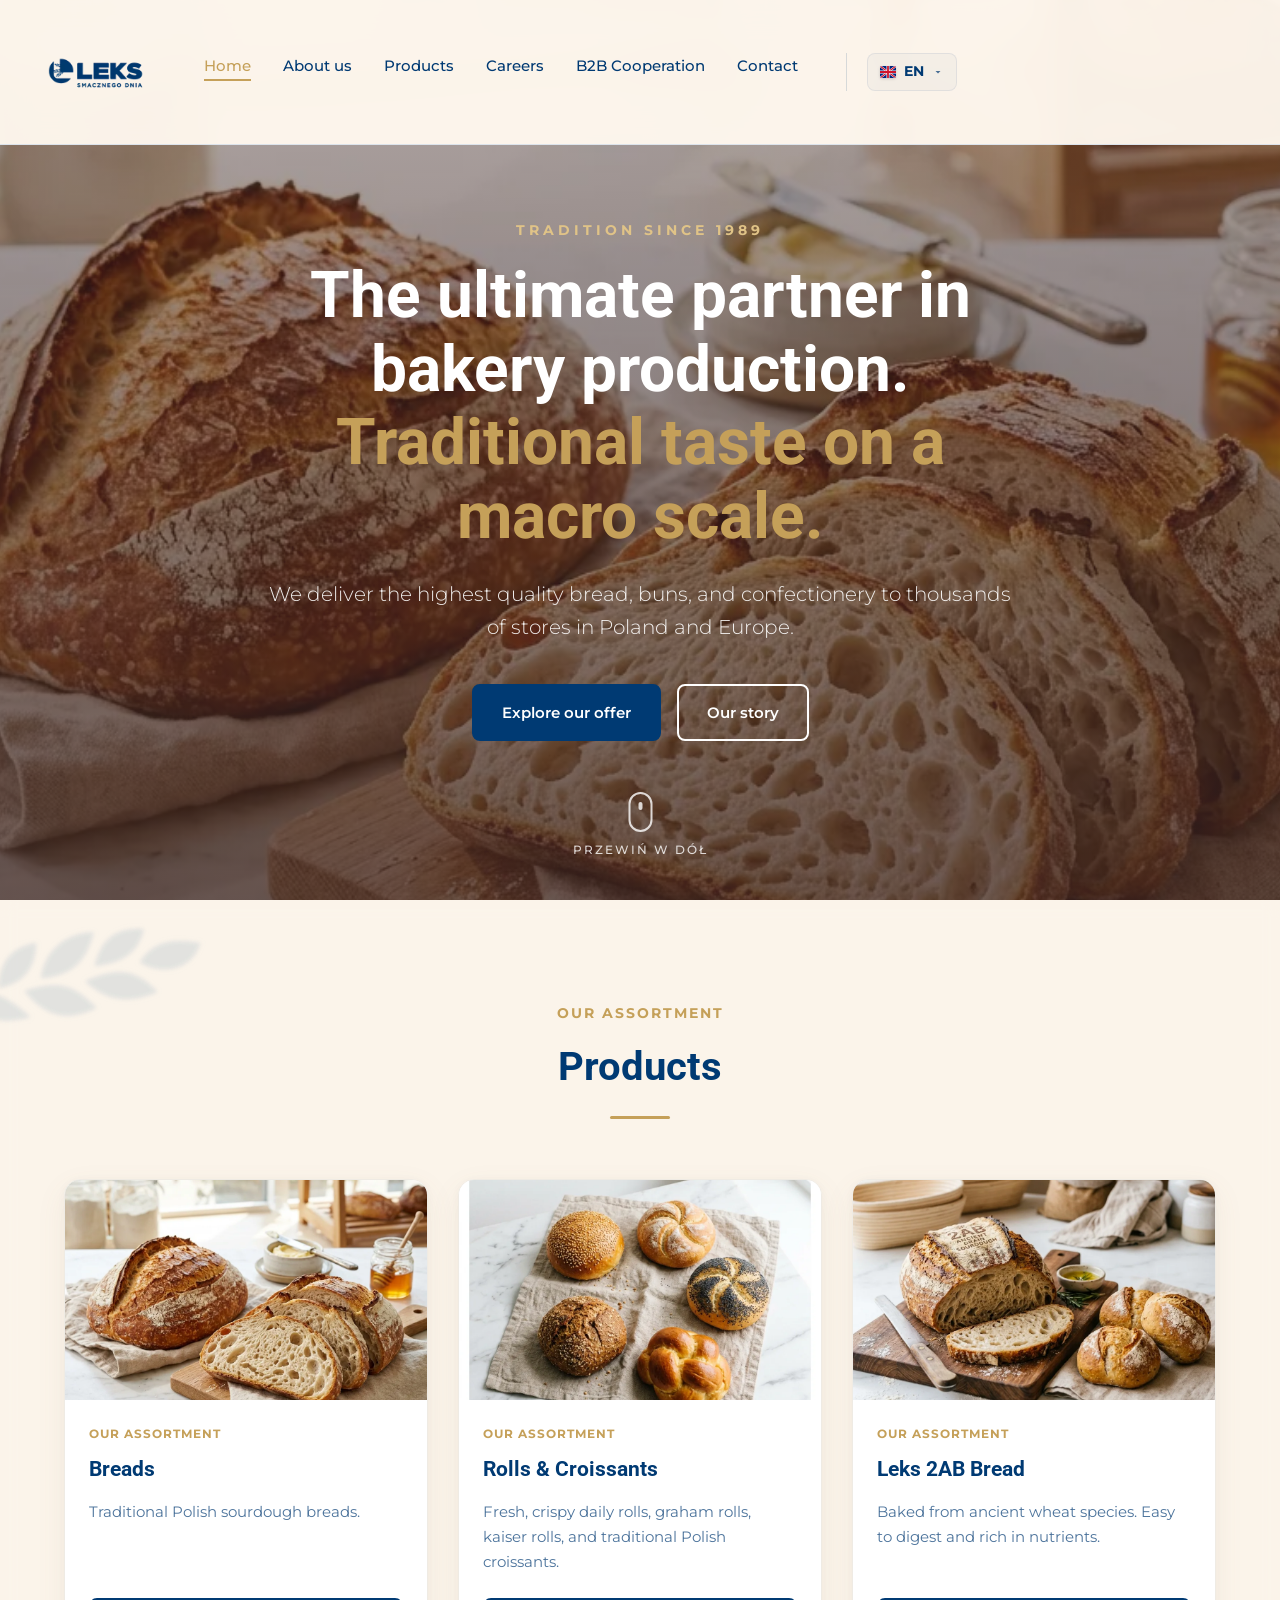
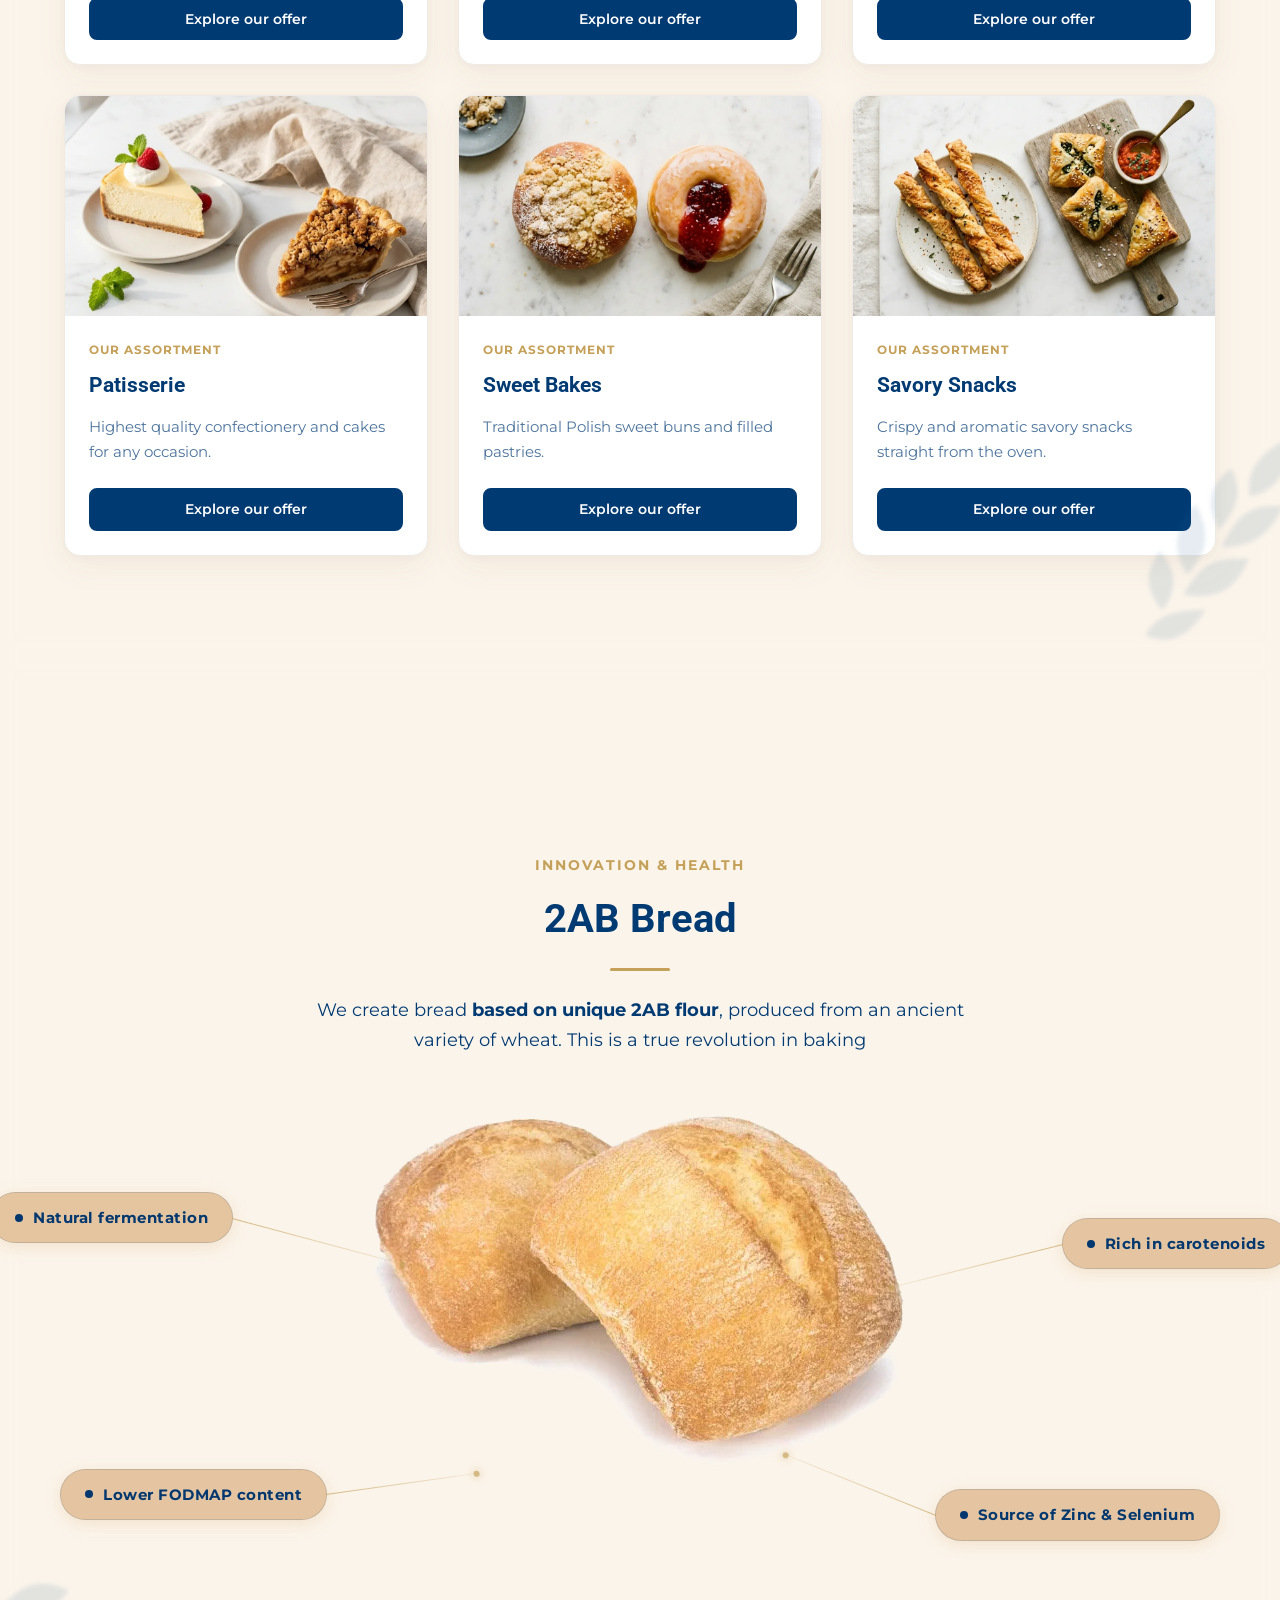
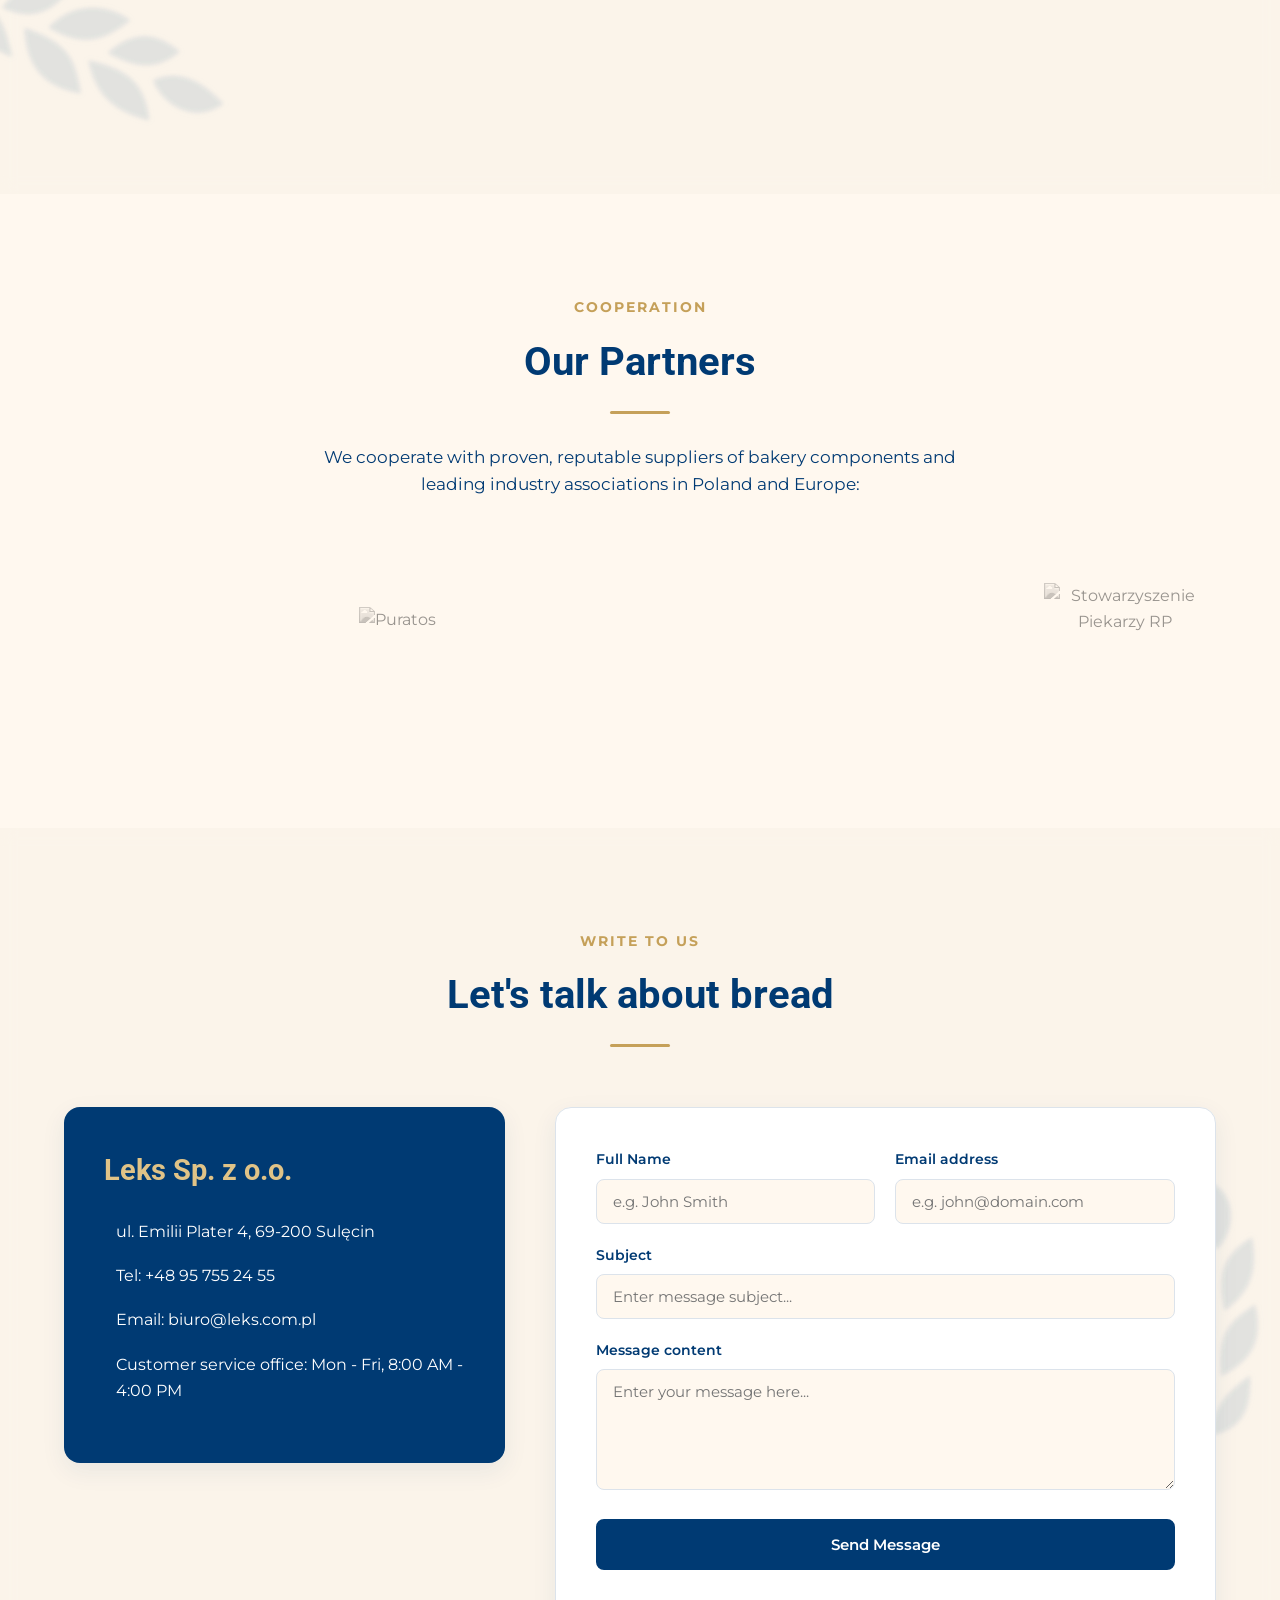
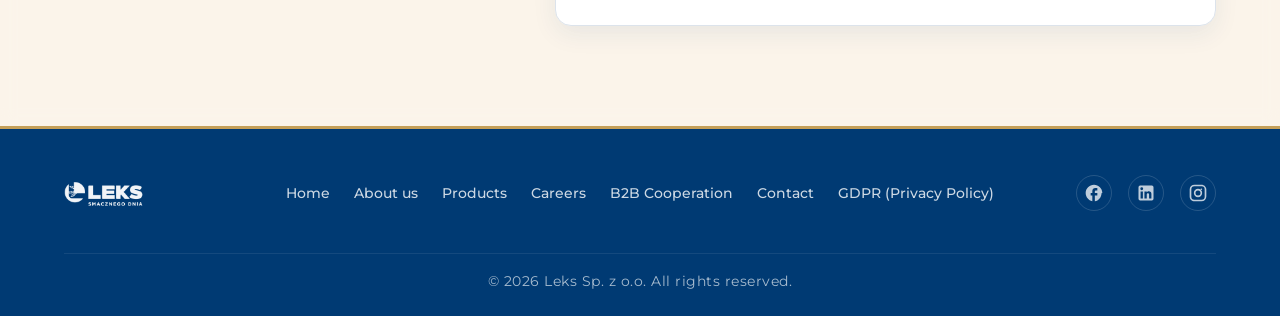
==== src/index.html @ 889d6732 "perf(images): convert 155 images to webp (85.6% savings), add video poster and lazy-loading" ====
<!DOCTYPE html>
<html lang="pl">
<head>
    <meta charset="UTF-8">
    <meta name="viewport" content="width=device-width, initial-scale=1.0">
    <meta name="description" content="Leks Sp. z o.o. - Producent wysokiej jakości tradycyjnego pieczywa od 1989 roku. Odkryj nasz asortyment chlebów, bułek, ciast oraz pieczywa dietetycznego.">
    <title>Leks - Producent Wysokiej Jakości Pieczywa</title>
    
    <!-- Google Fonts: Montserrat (Body) & Roboto (Headings) -->
    <link rel="preconnect" href="https://fonts.googleapis.com">
    <link rel="preconnect" href="https://fonts.gstatic.com" crossorigin>
    <link href="https://fonts.googleapis.com/css2?family=Montserrat:wght@400;500;600;700&family=Roboto:wght@300;400;500;700&display=swap" rel="stylesheet">
    
    <!-- Swiper CSS CDN -->
    <link rel="stylesheet" href="https://cdn.jsdelivr.net/npm/swiper@11/swiper-bundle.min.css" />
    
    <!-- Główne style CSS -->
    <link rel="stylesheet" href="css/style.css?v=43">
</head>
<body>

    <!-- Szklany, animowany Header (Nawigacja) -->
    <header id="main-header" class="header-glass">
        <div class="header-container">
            <a href="#" class="logo-link" id="nav-logo">
                <img src="img/leks_logo_smacznego.webp" alt="Leks Logo" width="160" height="48" loading="eager" fetchpriority="high">
            </a>
            
            <nav id="main-nav" class="nav-menu">
                <ul>
                    <li><a href="#hero" class="nav-link active" id="link-home" data-i18n="nav.start">Start</a></li>
                    <li><a href="about.html" class="nav-link" id="link-about" data-i18n="nav.about">O nas</a></li>
                    <li><a href="#produkty" class="nav-link" id="link-products" data-i18n="nav.products">Produkty</a></li>
                    <li><a href="career.html" class="nav-link" id="link-career" data-i18n="nav.career">Kariera</a></li>
                    <!-- <li><a href="blog.html" class="nav-link" id="link-blog" data-i18n="nav.blog">Blog</a></li> -->
                    <li><a href="b2b.html" class="nav-link" id="link-b2b" data-i18n="nav.b2b">Współpraca B2B</a></li>
                    <li><a href="#contact" class="nav-link" id="link-contact" data-i18n="nav.contact">Kontakt</a></li>
                    <li class="lang-dropdown-wrapper" id="lang-dropdown">
                        <div class="lang-dropdown-trigger" id="lang-trigger">
                            <span class="lang-flag-current" id="active-lang-flag">
                                <!-- Dynamiczne SVG flagi -->
                            </span>
                            <span class="lang-code-current" id="active-lang-code">PL</span>
                            <svg class="lang-chevron" viewBox="0 0 24 24" width="12" height="12">
                                <path d="M7 10l5 5 5-5H7z" fill="currentColor"/>
                            </svg>
                        </div>
                        <ul class="lang-dropdown-menu">
                            <li class="lang-option" data-lang="pl">
                                <span class="lang-flag">
                                    <svg class="flag-svg" viewBox="0 0 16 12" width="16" height="12"><rect width="16" height="6" fill="#fff"/><rect y="6" width="16" height="6" fill="#dc143c"/></svg>
                                </span>
                                <span class="lang-text">Polski (PL)</span>
                            </li>
                            <li class="lang-option" data-lang="en">
                                <span class="lang-flag">
                                    <svg class="flag-svg" viewBox="0 0 16 12" width="16" height="12"><rect width="16" height="12" fill="#00247d"/><path d="M0 0 L16 12 M0 12 L16 0" stroke="#fff" stroke-width="2"/><path d="M0 0 L16 12 M0 12 L16 0" stroke="#cf142b" stroke-width="1.2"/><path d="M8 0 L8 12 M0 6 L16 6" stroke="#fff" stroke-width="3"/><path d="M8 0 L8 12 M0 6 L16 6" stroke="#cf142b" stroke-width="1.8"/></svg>
                                </span>
                                <span class="lang-text">English (EN)</span>
                            </li>
                            <li class="lang-option" data-lang="de">
                                <span class="lang-flag">
                                    <svg class="flag-svg" viewBox="0 0 16 12" width="16" height="12"><rect width="16" height="4" fill="#000"/><rect y="4" width="16" height="4" fill="#dd0000"/><rect y="8" width="16" height="4" fill="#ffce00"/></svg>
                                </span>
                                <span class="lang-text">Deutsch (DE)</span>
                            </li>
                            <li class="lang-option" data-lang="es">
                                <span class="lang-flag">
                                    <svg class="flag-svg" viewBox="0 0 16 12" width="16" height="12"><rect width="16" height="3" fill="#c60b1e"/><rect y="3" width="16" height="6" fill="#ffc400"/><rect y="9" width="16" height="3" fill="#c60b1e"/></svg>
                                </span>
                                <span class="lang-text">Español (ES)</span>
                            </li>
                        </ul>
                    </li>
                </ul>
            </nav>
            
            <button id="menu-toggle" class="hamburger" aria-label="Otwórz menu">
                <span class="bar"></span>
                <span class="bar"></span>
                <span class="bar"></span>
            </button>
        </div>
    </header>

    <main>
        <!-- Sekcja Hero (Strona Główna z efektem przybliżania) -->
        <section id="hero" class="hero-section">
            <div class="hero-bg-container">
                <video autoplay loop muted playsinline poster="img/hero_poster.webp" preload="metadata" class="hero-video" id="hero-zoom-bg">
                    <source src="img/bakery_hero_video.mp4" type="video/mp4">
                </video>
            </div>
            <div class="hero-overlay"></div>
            <div class="hero-content">
                <span class="hero-subtitle animate-on-load" data-i18n="hero.subtitle">Tradycja od 1989 roku</span>
                <h1 class="hero-title animate-on-load" data-i18n="hero.title">Najlepszy partner w produkcji pieczywa.<br><span class="accent-text">Tradycyjny smak w skali makro.</span></h1>
                <p class="hero-lead animate-on-load" data-i18n="hero.lead">Dostarczamy najwyższej jakości chleby, bułki i wyroby cukiernicze do tysięcy sklepów w Polsce i Europie.</p>
                <div class="hero-actions animate-on-load">
                    <a href="category.html?cat=all" class="btn btn-primary" id="hero-btn-primary" data-i18n="hero.btn_offer">Poznaj ofertę</a>
                    <a href="#about" class="btn btn-outline" id="hero-btn-secondary" data-i18n="hero.btn_history">Nasza historia</a>
                </div>
            </div>
            <div class="scroll-indicator" id="scroll-arrow">
                <span class="mouse-icon">
                    <span class="mouse-wheel"></span>
                </span>
                <span class="scroll-text" data-i18n="hero.scroll">Przewiń w dół</span>
            </div>
        </section>

        <!-- Sekcja Oferta / Produkty (Zoptymalizowana pod B2B) -->
        <section id="produkty" class="section-padding bg-alt">
            <div class="container">
                <div class="section-header text-center">
                    <span class="section-subtitle" data-i18n="products.subtitle">Nasz Asortyment</span>
                    <h2 class="section-title"><a href="category.html?cat=all" class="section-title-link" data-i18n="products.title">Produkty</a></h2>
                    <div class="section-line"></div>
                </div>
                
                <!-- Dekoracyjne kłosy pszenicy (Parallax) -->
                <img src="img/dekoracyjny_klos.webp" class="parallax-wheat" id="wheat-1" alt="" loading="lazy" decoding="async">
                <img src="img/dekoracyjny_klos.webp" class="parallax-wheat" id="wheat-2" alt="" loading="lazy" decoding="async">

                <!-- Siatka Produktów (GSAP Animated Grid) -->
                <div class="products-grid" id="products-container">
                    <!-- Kategorie ładowane dynamicznie przez JS -->
                </div>
            </div>
        </section>

        <!-- Dynamiczny Modal Specyfikacji B2B (Dla Kupców Sieci) -->
        <div id="b2b-modal" class="modal-backdrop">
            <div class="modal-card">
                <button id="close-modal" class="modal-close-btn" aria-label="Zamknij">&times;</button>
                <div class="modal-body-layout">
                    <div class="modal-image-col">
                        <img id="modal-product-img" src="" alt="Produkt"  loading="lazy" decoding="async">
                        <span id="modal-overview-badge" class="modal-overview-badge" style="display: none;" data-i18n="illustrative_photo">Zdjęcie poglądowe</span>
                    </div>
                    <div class="modal-content-col">
                        <span id="modal-product-cat" class="modal-badge" data-i18n="products.b2b_badge">Opis</span>
                        <h3 id="modal-product-title" class="modal-title">Nazwa Produktu</h3>
                        <div class="modal-divider"></div>
                        
                        <ul class="modal-spec-list">
                            <li><span class="spec-label" data-i18n="products.weight">Waga:</span> <span id="modal-weight" class="spec-val">-</span></li>
                        </ul>
                        
                        <p id="modal-product-desc" class="modal-product-desc"></p>
                        
                        <div class="modal-actions">
                            <a href="#contact" class="btn btn-primary" id="modal-contact-btn" data-i18n="products.b2b_cta">Wyślij zapytanie</a>
                            <button id="modal-close-action" class="btn btn-outline" style="color: var(--color-primary); border-color: var(--color-border);" data-i18n="products.close">Zamknij</button>
                        </div>
                    </div>
                </div>
            </div>
        </div>

        <!-- Sekcja Prezentacji Cech 2AB (Czysty HTML/CSS) -->
        <section id="features-2ab" class="section-padding bg-alt">
            <div class="container">
                <div class="section-header text-center">
                    <div class="logo-2ab-header-wrapper">
                        <img src="img/logo-2ab.webp" alt="Leks 2AB Logo" class="logo-2ab-header" loading="lazy" decoding="async">
                    </div>
                    <span class="section-subtitle" data-i18n="features_2ab.subtitle">Innowacja i Zdrowie</span>
                    <h2 class="section-title" data-i18n="features_2ab.title">Pieczywo 2AB</h2>
                    <div class="section-line"></div>
                    <p class="section-lead" style="max-width: 700px; margin: 24px auto 0; font-size: 1.15rem; color: var(--color-text); line-height: 1.6;" data-i18n="features_2ab.lead">Tworzymy pieczywo <strong>na bazie unikatowej mąki 2AB</strong>, wytwarzanej z pradawnej odmiany pszenicy. To prawdziwa rewolucja w piekarstwie</p>
                </div>
                
                <!-- Dekoracyjne kłosy pszenicy (Parallax) -->
                <img src="img/dekoracyjny_klos.webp" class="parallax-wheat" id="wheat-2ab" alt="" loading="lazy" decoding="async">
                
                <div class="features-presentation">
                    <div class="features-image-wrapper">
                         <img src="img/bulka-cechy.webp" alt="Bułka 2AB" class="features-main-image" loading="lazy" decoding="async">
                    </div>
                    
                    <!-- Cecha 1 (Lewa góra) -->
                    <div class="feature-label-card fl-top-left">
                        <span class="feature-line"></span>
                        <div class="feature-label-header">
                            <span class="feature-dot"></span>
                            <span class="feature-title" data-i18n="features_2ab.f1_title">Naturalna fermentacja</span>
                        </div>
                        <div class="feature-tooltip-bubble">
                            <p data-i18n="features_2ab.f1_desc">nadaje bułce głęboki, autentyczny smak i podnosi jej <strong>lekkostrawność</strong>.</p>
                        </div>
                    </div>
                    
                    <!-- Cecha 2 (Prawa góra) -->
                    <div class="feature-label-card fl-top-right">
                        <span class="feature-line"></span>
                        <div class="feature-label-header">
                            <span class="feature-dot"></span>
                            <span class="feature-title" data-i18n="features_2ab.f2_title">Bogactwo karotenoidów</span>
                        </div>
                        <div class="feature-tooltip-bubble">
                            <p data-i18n="features_2ab.f2_desc">to dzięki nim bułka ma swój naturalny, żółty kolor oraz dostarcza <strong>prowitaminy A</strong>, wspierając wzrok i <strong>odporność</strong>.</p>
                        </div>
                    </div>
                    
                    <!-- Cecha 3 (Lewy dół) -->
                    <div class="feature-label-card fl-bottom-left">
                        <span class="feature-line"></span>
                        <div class="feature-label-header">
                            <span class="feature-dot"></span>
                            <span class="feature-title" data-i18n="features_2ab.f3_title">Niższa zawartość FODMAP</span>
                        </div>
                        <div class="feature-tooltip-bubble">
                            <p data-i18n="features_2ab.f3_desc">doskonała dla osób z <strong>wrażliwymi jelitami</strong>, w tym przy <strong>IBS i SIBO</strong>. Dzięki temu <strong>minimalizuje</strong> wzdęcia i <strong>dyskomfort</strong> trawienny.</p>
                        </div>
                    </div>
                    
                    <!-- Cecha 4 (Prawy dół) -->
                    <div class="feature-label-card fl-bottom-right">
                        <span class="feature-line"></span>
                        <div class="feature-label-header">
                            <span class="feature-dot"></span>
                            <span class="feature-title" data-i18n="features_2ab.f4_title">Źródło Cynku i Selenu</span>
                        </div>
                        <div class="feature-tooltip-bubble">
                            <p data-i18n="features_2ab.f4_desc">dla wzmocnienia organizmu i codziennej <strong>odporności</strong>.</p>
                        </div>
                    </div>
                </div>
            </div>
        </section>



        <!-- Sekcja Nasi Partnerzy -->
        <section id="partners" class="section-padding partners-section">
            <div class="container">
                <div class="section-header text-center">
                    <span class="section-subtitle" data-i18n="partners.subtitle">Współpraca</span>
                    <h2 class="section-title" data-i18n="partners.title">Nasi Partnerzy</h2>
                    <div class="section-line"></div>
                </div>
                
                <div class="partners-container">
                    <p class="partners-intro text-center" data-i18n="partners.intro">Współpracujemy ze sprawdzonymi, renomowanymi dostawcami komponentów piekarniczych oraz wiodącymi stowarzyszeniami branżowymi w Polsce i Europie:</p>
                    <div class="partners-grid">
                        <div class="partner-card" data-partner="backaldrin">
                            <div class="partner-logo-wrapper">
                                <img src="https://leks.com.pl/wp-content/uploads/RZ_backaldrin_Logo_cmyk_Logoform-360x360.jpg" alt="backaldrin" class="partner-logo-img" loading="lazy" decoding="async">
                            </div>
                            <span class="partner-name">backaldrin</span>
                        </div>
                        <div class="partner-card" data-partner="puratos">
                            <div class="partner-logo-wrapper">
                                <img src="https://leks.com.pl/wp-content/uploads/PURATOS_PL_S_RGB-420x203.png" alt="Puratos" class="partner-logo-img" loading="lazy" decoding="async">
                            </div>
                            <span class="partner-name">Puratos</span>
                        </div>
                        <div class="partner-card" data-partner="uldo">
                            <div class="partner-logo-wrapper">
                                <img src="https://leks.com.pl/wp-content/uploads/ULDO-Polska_logo-361x360.jpg" alt="ULDO" class="partner-logo-img" loading="lazy" decoding="async">
                            </div>
                            <span class="partner-name">ULDO</span>
                        </div>
                        <div class="partner-card" data-partner="goodmills">
                            <div class="partner-logo-wrapper">
                                <img src="https://leks.com.pl/wp-content/uploads/GMI-Logo-40-KB-420x157.jpg" alt="GoodMills" class="partner-logo-img" loading="lazy" decoding="async">
                            </div>
                            <span class="partner-name">GoodMills</span>
                        </div>
                        <div class="partner-card" data-partner="spp">
                            <div class="partner-logo-wrapper">
                                <img src="https://leks.com.pl/wp-content/uploads/SPP_logotyp_RGB-322x360.jpg" alt="Stowarzyszenie Piekarzy RP" class="partner-logo-img" loading="lazy" decoding="async">
                            </div>
                            <span class="partner-name">Stowarzyszenie Piekarzy RP</span>
                        </div>
                    </div>
                </div>
            </div>
        </section>
 
        <!-- Sekcja Kontakt -->
        <section id="contact" class="section-padding bg-alt">
            <!-- Dekoracyjne kłosy pszenicy (Parallax) -->
            <img src="img/dekoracyjny_klos.webp" class="parallax-wheat" id="wheat-contact" alt="" loading="lazy" decoding="async">
            <div class="container">
                <div class="section-header text-center">
                    <span class="section-subtitle" data-i18n="contact.subtitle">Napisz Do Nas</span>
                    <h2 class="section-title" data-i18n="contact.title">Porozmawiajmy o pieczywie</h2>
                    <div class="section-line"></div>
                </div>
                
                <div class="contact-grid">
                    <div class="contact-info-panel">
                        <h3>Leks Sp. z o.o.</h3>
                        <p class="contact-address"><span class="icon-pin"></span> ul. Emilii Plater 4, 69-200 Sulęcin</p>
                        <p class="contact-phone"><span class="icon-phone"></span> Tel: +48 95 755 24 55</p>
                        <p class="contact-email"><span class="icon-email"></span> Email: biuro@leks.com.pl</p>
                        <p class="contact-hours"><span class="icon-clock"></span> <span data-i18n="contact.hours">Biuro obsługi klienta: Pn - Pt, 8:00 - 16:00</span></p>
                    </div>
                    
                    <div class="contact-form-panel">
                        <form id="leks-contact-form" class="modern-form">
                            <input type="hidden" name="access_key" value="__WEB3FORMS_KEY__">
                            <input type="hidden" name="from_name" value="Strona Leks - Formularz Kontaktowy">
                            <input type="checkbox" name="botcheck" class="hidden" style="display:none" tabindex="-1" autocomplete="off">
                            
                            <div class="form-row">
                                <div class="form-group">
                                    <label for="form-name" data-i18n="contact.label_name">Imię i nazwisko</label>
                                    <input type="text" id="form-name" name="name" autocomplete="name" required placeholder="np. Jan Kowalski" data-i18n-placeholder="contact.placeholder_name">
                                </div>
                                <div class="form-group">
                                    <label for="form-email" data-i18n="contact.label_email">Adres e-mail</label>
                                    <input type="email" id="form-email" name="email" autocomplete="email" required placeholder="np. jan@domena.pl" data-i18n-placeholder="contact.placeholder_email">
                                </div>
                            </div>
                            <div class="form-group">
                                <label for="form-subject" data-i18n="contact.label_subject">Temat</label>
                                <input type="text" id="form-subject" name="subject" required placeholder="Wpisz temat wiadomości..." data-i18n-placeholder="contact.placeholder_subject">
                            </div>
                            <div class="form-group">
                                <label for="form-message" data-i18n="contact.label_message">Treść wiadomości</label>
                                <textarea id="form-message" name="message" required placeholder="Wpisz treść swojej wiadomości..." data-i18n-placeholder="contact.placeholder_message" rows="5"></textarea>
                            </div>
                            <button type="submit" class="btn btn-primary btn-block" id="form-submit-btn" data-i18n="contact.btn_send">Wyślij wiadomość</button>
                            <div id="form-status" class="form-status-msg" role="status" aria-live="polite" style="margin-top: 15px; text-align: center; font-weight: 500;"></div>
                        </form>
                    </div>
                </div>
            </div>
        </section>
    </main>

    <!-- Footer -->
    <footer id="main-footer" class="footer-minimalist">
        <div class="container footer-container-minimal">
            <div class="footer-brand">
                <img src="img/leks_logo_smacznego.webp" alt="Leks Logo" class="footer-logo-white" width="160" height="48" loading="lazy" decoding="async">
            </div>
            
            <nav class="footer-nav">
                <ul>
                    <li><a href="#hero" data-i18n="nav.start">Start</a></li>
                    <li><a href="about.html" data-i18n="nav.about">O nas</a></li>
                    <li><a href="#produkty" data-i18n="nav.products">Produkty</a></li>
                    <li><a href="career.html" data-i18n="nav.career">Kariera</a></li>
                    <!-- <li><a href="blog.html" data-i18n="nav.blog">Blog</a></li> -->
                    <li><a href="b2b.html" data-i18n="nav.b2b">Współpraca B2B</a></li>
                    <li><a href="#contact" data-i18n="nav.contact">Kontakt</a></li>
                    <li><a href="#" id="trigger-privacy-modal" class="privacy-link" data-i18n="footer.privacy">RODO (Polityka prywatności)</a></li>
                </ul>
            </nav>
            
            <div class="footer-social-copyright">
                <div class="footer-social-icons">
                    <a href="https://www.facebook.com/LeksPiekarnia" class="social-icon" id="social-fb" aria-label="Facebook" target="_blank" rel="noopener">
                        <svg viewBox="0 0 24 24" width="20" height="20" fill="currentColor">
                            <path d="M22 12c0-5.52-4.48-10-10-10S2 6.48 2 12c0 4.84 3.44 8.87 8 9.8V15H8v-3h2V9.5C10 7.57 11.57 6 13.5 6H16v3h-2c-.55 0-1 .45-1 1v2h3v3h-3v6.95c4.56-.93 8-4.96 8-9.8z"/>
                        </svg>
                    </a>
                    <a href="https://www.linkedin.com/company/leks-produkcja-piekarnicza-i-cukiernicza/" class="social-icon" id="social-ln" aria-label="LinkedIn" target="_blank" rel="noopener">
                        <svg viewBox="0 0 24 24" width="20" height="20" fill="currentColor">
                            <path d="M19 3a2 2 0 0 1 2 2v14a2 2 0 0 1-2 2H5a2 2 0 0 1-2-2V5a2 2 0 0 1 2-2h14m-.5 15.5v-5.3a3.26 3.26 0 0 0-3.26-3.26c-.85 0-1.84.52-2.32 1.3v-1.11h-2.79v8.37h2.79v-4.93c0-.77.62-1.4 1.39-1.4a1.4 1.4 0 0 1 1.4 1.4v4.93h2.79M6.88 8.56a1.68 1.68 0 0 0 1.68-1.68c0-.93-.75-1.69-1.68-1.69a1.69 1.69 0 0 0-1.69 1.69c0 .93.76 1.68 1.69 1.68m1.39 9.94v-8.37H5.5v8.37h2.77z"/>
                        </svg>
                    </a>
                    <a href="https://www.instagram.com/leks2ab/" class="social-icon" id="social-ig" aria-label="Instagram" target="_blank" rel="noopener">
                        <svg viewBox="0 0 24 24" width="20" height="20" fill="currentColor">
                            <path d="M7.8 2h8.4C19.4 2 22 4.6 22 7.8v8.4a5.8 5.8 0 0 1-5.8 5.8H7.8C4.6 22 2 19.4 2 16.2V7.8A5.8 5.8 0 0 1 7.8 2m-.2 2A3.6 3.6 0 0 0 4 7.6v8.8A3.6 3.6 0 0 0 7.6 20h8.8a3.6 3.6 0 0 0 3.6-3.6V7.6A3.6 3.6 0 0 0 16.4 4H7.6m8.4 4.5a1 1 0 1 1 0-2 1 1 0 0 1 0 2M12 7a5 5 0 1 1 0 10 5 5 0 0 1 0-10m0 2a3 3 0 1 0 0 6 3 3 0 0 0 0-6z"/>
                        </svg>
                    </a>
                </div>
            </div>
        </div>
        <div class="container">
            <div class="footer-bottom-bar">
                <p class="footer-copyright" data-i18n="footer.copyright">&copy; 2026 Leks Sp. z o.o. Wszelkie prawa zastrzeżone.</p>
            </div>
        </div>
    </footer>

    <!-- Modal RODO / Polityka Prywatności -->
    <div id="privacy-modal" class="modal-backdrop">
        <div class="modal-card privacy-modal-card">
            <button id="close-privacy-modal" class="modal-close-btn" aria-label="Zamknij">&times;</button>
            <div class="privacy-modal-body">
                <span class="modal-badge" data-i18n="privacy.badge">Dokumentacja RODO</span>
                <h2 class="modal-title" data-i18n="privacy.title">Polityka Prywatności</h2>
                <div class="modal-divider"></div>
                
                <div class="privacy-text-content">
                    <p>W trosce o dane osobowe, które zostały nam przekazane informujemy, że jesteśmy odpowiednio przygotowani do ich ochrony, uwzględniając przepisy Rozporządzenia Parlamentu Europejskiego i Rady UE 2016/679 z dnia 27 kwietnia 2016 r. w sprawie ochrony osób fizycznych w związku z przetwarzaniem danych osobowych i w sprawie swobodnego przepływu takich danych oraz uchylenia dyrektywy 95/46/WE (zwanym dalej RODO).</p>
                    <p>Chcąc zapewnić transparentność realizowanych przez nas procesów przetwarzania przedstawiamy obowiązujące w Leks Sp. z o. o. zasady ochrony danych osobowych, oraz informacje o prawach wynikających z przepisów, dla osób, które powierzyły nam swoje dane osobowe.</p>
                    
                    <h3>Klauzula informacyjna</h3>
                    
                    <h4>§ 1 Informacje ogólne</h4>
                    <ol>
                        <li>Niniejsza polityka dotyczy Serwisu www, funkcjonującego pod adresem url: <a href="https://leks.com.pl/" target="_blank">https://leks.com.pl</a></li>
                        <li>Administratorem danych osobowych przetwarzanych w ramach Serwisu jest: Leks Sp. z o.o. Emilii Plater 4, 69-200 Sulęcin zarejestrowany w Sądzie Rejonowym w Zielonej Górze, VIII Wydział KRS pod nr KRS: 0000075552, REGON: 210217406, NIP: 5961000297 (zwany dalej Administrator/Operator)</li>
                        <li><strong>Kontakt w sprawach związanych z przetwarzaniem danych osobowych:</strong><br>W razie pytań dotyczących zasad prywatności i przetwarzania danych osobowych należy kontaktować się pod adresem email: <a href="mailto:rodo@leks.com.pl">rodo@leks.com.pl</a></li>
                    </ol>
                    
                    <h4>§ 2 Cele przetwarzania danych osobowych w ramach funkcjonowania serwisu</h4>
                    <ol>
                        <li>Serwis wykorzystuje dane osobowe w następujących celach:
                            <ul>
                                <li>Prowadzenie systemu komentarzy</li>
                                <li>Prowadzenie systemu ogłoszeń drobnych</li>
                                <li>Wyświetlanie ogłoszeń użytkowników</li>
                                <li>Prezentacja oferty lub informacji</li>
                            </ul>
                        </li>
                        <li>Serwis realizuje funkcje pozyskiwania informacji o użytkownikach i ich zachowaniu w następujący sposób:
                            <ul>
                                <li>Poprzez dobrowolnie wprowadzone dane w formularzach</li>
                                <li>Poprzez zapisywanie w urządzeniach końcowych plików cookies (tzw. „ciasteczka”).</li>
                            </ul>
                        </li>
                        <li><strong>Wybrane metody ochrony danych stosowane przez Operatora:</strong>
                            <ul>
                                <li>Miejsca logowania i wprowadzania danych osobowych są chronione w warstwie transmisji (certyfikat SSL). Dzięki temu dane osobowe i dane logowania, wprowadzone na stronie, zostają zaszyfrowane w komputerze użytkownika i mogą być odczytane jedynie na docelowym serwerze.</li>
                                <li>Hasła użytkowników są przechowywane w postaci hashowanej. Funkcja hashująca działa jednokierunkowo - nie jest możliwe odwrócenie jej działania, co stanowi obecnie współczesny standard w zakresie przechowywania haseł użytkowników.</li>
                                <li>Operator okresowo zmienia swoje hasła administracyjne.</li>
                                <li>W celu ochrony danych Operator regularnie wykonuje kopie bezpieczeństwa.</li>
                                <li>Istotnym elementem ochrony danych jest regularna aktualizacja wszelkiego oprogramowania, wykorzystywanego przez Operatora do przetwarzania danych osobowych, co w szczególności oznacza regularne aktualizacje komponentów programistycznych.</li>
                            </ul>
                        </li>
                    </ol>
                    
                    <h4>§ 3 Twoje prawa i dodatkowe informacje o sposobie wykorzystania danych</h4>
                    <ol>
                        <li>Przysługuje Ci (z zastrzeżeniem przepisów RODO) prawo żądania od Administratora:
                            <ul>
                                <li>Dostępu do danych osobowych, które Ciebie dotyczą,</li>
                                <li>Sprostowania danych osobowych, które Ciebie dotyczą,</li>
                                <li>Usunięcia danych osobowych, które Ciebie dotyczą,</li>
                                <li>Ograniczenia przetwarzania danych osobowych, które Ciebie dotyczą,</li>
                                <li>Przenoszenia danych osobowych, które Ciebie dotyczą.</li>
                                <li>Realizacji prawa do cofnięcia zgody w dowolnym momencie bez wpływu na zgodność z prawem przetwarzania (jeżeli przetwarzanie odbywa się na podstawie zgody), którego dokonano na podstawie zgody przed jej cofnięciem.</li>
                                <li>Prawo do złożenia sprzeciwu wobec przetwarzania danych osobowych, w tym profilowania, przy czym prawo sprzeciwu nie będzie mogło być wykonane w przypadku istnienia ważnych prawnie uzasadnionych podstaw do przetwarzania, nadrzędnych wobec Ciebie interesów, praw i wolności, w szczególności ustalenia, dochodzenia lub obrony roszczeń.</li>
                            </ul>
                        </li>
                        <li>Na działania Administratora przysługuje skarga do Prezesa Urzędu Ochrony Danych Osobowych, ul. Stawki 2, 00-193 Warszawa.</li>
                    </ol>
                    
                    <h4>§ 4 Przekazywanie danych osobowych</h4>
                    <ol>
                        <li>Dane osobowe mogą być przekazywane do podmiotów lub organów upoważnionych na podstawie przepisów prawa, podmiotów lub organów, którym przekazanie danych jest konieczne dla wykonania określonej czynności.</li>
                        <li>Dane osobowe mogą być ujawnione pracownikom lub współpracownikom Spółki, jak też podmiotom udzielającym wsparcia Spółce na zasadzie zleconych usług i zgodnie z zawartymi umowami powierzenia (np. firma hostingowa).</li>
                        <li>Dane, poza przypadkami kiedy zachodzi taka wyraźna potrzeba o czym będziecie Państwo informowani, nie są przekazywane do Państw nienależących do Europejskiego Obszaru Gospodarczego („EOG”).</li>
                    </ol>
                    
                    <h4>§ 5 Okres przetwarzania danych osobowych</h4>
                    <ol>
                        <li>Dane przetwarzane będą przez okres niezbędny do zrealizowania celu przetwarzania. Po upływie ww. okresu dane przechowuje się dodatkowo przez okres niezbędny do zabezpieczenia lub dochodzenia ewentualnych roszczeń wobec Spółki, czy też wypełnienia obowiązku prawnego ciążącego na Administratorze.</li>
                    </ol>
                    
                    <h4>§ 6 Obowiązek podania danych osobowych</h4>
                    <ol>
                        <li>Podanie danych osobowych jest dobrowolne, lecz niezbędne do obsługi Serwisu.</li>
                    </ol>
                    
                    <h4>§ 7 Przetwarzanie danych osobowych w sposób automatyczny (w tym profilowane)</h4>
                    <ol>
                        <li>W stosunku do Ciebie mogą być podejmowane czynności polegające na zautomatyzowanym podejmowaniu decyzji, w tym profilowaniu w celu świadczenia usług.</li>
                    </ol>
                    
                    <h3>Informacje dodatkowe</h3>
                    
                    <h4>§ 8 Informacja o plikach cookies</h4>
                    <ol>
                        <li>Serwis korzysta z plików cookies.</li>
                        <li>Pliki cookies (tzw. „ciasteczka”) stanowią dane informatyczne, w szczególności pliki tekstowe, które przechowywane są w urządzeniu końcowym Użytkownika Serwisu i przeznaczone są do korzystania ze stron internetowych Serwisu. Cookies zapisują nazwę strony, czas przechowywania oraz unikalny numer.</li>
                        <li>Podmiotem zamieszczającym cookies na urządzeniu Użytkownika oraz uzyskującym do nich dostęp jest operator Serwisu.</li>
                        <li>Cookies wykorzystywane są do utrzymania sesji użytkownika (po zalogowaniu) oraz realizacji celów marketingowych.</li>
                        <li>Stosowane są pliki cookies „sesyjne” (tymczasowe, do czasu wylogowania lub zamknięcia przeglądarki) oraz „stałe” (przechowywane przez określony czas).</li>
                        <li>Użytkownik może w każdej chwili zmienić ustawienia dotyczące cookies w swojej przeglądarce, w tym je zablokować lub usunąć.</li>
                        <li>Ograniczenia stosowania cookies mogą wpłynąć na poprawność niektórych funkcjonalności Serwisu.</li>
                        <li>Pliki cookies mogą być również wykorzystywane przez partnerów współpracujących z operatorem Serwisu (w szczególności Google, Facebook, Twitter).</li>
                    </ol>
                    
                    <h4>§ 9 Zarządzanie plikami cookies – jak w praktyce wyrażać i cofać zgodę?</h4>
                    <ol>
                        <li>W celu zarządzania ustawieniami cookies, wybierz odpowiednią przeglądarkę z listy i postępuj zgodnie z instrukcjami jej producenta (np. Chrome, Firefox, Safari, Edge, Opera, Android, iOS).</li>
                    </ol>
                    
                    <h4>§ 10 Informacje w formularzach</h4>
                    <ol>
                        <li>Serwis zbiera informacje podane dobrowolnie przez użytkownika. Może także zapisać parametry połączenia (oznaczenie czasu, adres IP). Dane są przetwarzane w celach wynikających z funkcji formularza.</li>
                    </ol>
                    
                    <h4>§ 11 Logi Administratora</h4>
                    <ol>
                        <li>Zachowanie użytkowników w serwisie może podlegać logowaniu w celach administracyjnych.</li>
                    </ol>
                    
                    <h4>§ 12 Istotne techniki marketingowe</h4>
                    <ol>
                        <li>Operator stosuje Google Analytics (analiza statystyczna ruchu, dane zanonimizowane) oraz Facebook Pixel (automatyczne dopasowanie reklam, bez przekazywania dodatkowych danych osobowych).</li>
                    </ol>
                    
                    <p class="privacy-modal-update" data-i18n="privacy.update">Ostatnia aktualizacja treści: <strong>14 lutego 2020 r.</strong></p>
                </div>
                
                <div class="modal-actions" style="margin-top: 30px; justify-content: flex-end;">
                    <button id="close-privacy-action-btn" class="btn btn-primary" data-i18n="privacy.btn_understand">Rozumiem</button>
                </div>
            </div>
        </div>
    </div>

    <!-- Swiper JS CDN -->
    <script src="https://cdn.jsdelivr.net/npm/swiper@11/swiper-bundle.min.js"></script>

    <!-- Biblioteki GSAP & ScrollTrigger z oficjalnego CDN -->
    <script src="https://cdnjs.cloudflare.com/ajax/libs/gsap/3.12.5/gsap.min.js"></script>
    <script src="https://cdnjs.cloudflare.com/ajax/libs/gsap/3.12.5/ScrollTrigger.min.js"></script>
    
    <!-- Główne skrypty -->
    <script src="js/products-data.js?v=28"></script>
    <script src="js/app.js?v=53"></script>
</body>
</html>
---- src/css/style.css ----
/* ==============================================================================
   🏛 Leks Bakery Style Sheet - Premium design system based on Vanilla CSS
   Author: Senior Developer & Architekt AI (15+ years experience)
   ============================================================================== */

/* --- Domyślny System Tokenów CSS (Zmienne) --- */
:root {
    /* Paleta kolorów Premium - Zgodna z Brandbookiem LEKS 2020 */
    --color-bg: #FFF8EF;          /* Ciepła złamana biel LEKS */
    --color-bg-alt: #F7EFE4;      /* Cieplejszy beżowy podkład */
    --color-primary: #003A73;     /* Błękit Pruski LEKS */
    --color-primary-light: #004D96;
    --color-accent: #C5A059;      /* Klasyczne złoto piekarnicze */
    --color-accent-light: #E0C387;
    --color-text: #003A73;        /* Błękit Pruski jako główny kolor czcionki */
    --color-text-muted: #4D749C;  /* Mętny niebieski dla czytelnych opisów pomocniczych */
    --color-white: #FFFFFF;
    --color-border: #DCE3EB;      /* Delikatny szaro-niebieski pasujący do błękitu */
    
    /* Typografia - Zgodna z Brandbookiem LEKS 2020 (Strona 32) */
    --font-sans: 'Montserrat', sans-serif; /* Tekst akapitowy i ogólny interfejs */
    --font-serif: 'Roboto', sans-serif;    /* Nagłówki i tytuły */
    
    /* Skalowanie i cienie */
    --radius-sm: 4px;
    --radius-md: 8px;
    --radius-lg: 16px;
    --shadow-sm: 0 2px 8px rgba(0, 58, 115, 0.05);
    --shadow-md: 0 8px 24px rgba(0, 58, 115, 0.08);
    --shadow-lg: 0 16px 48px rgba(0, 58, 115, 0.12);
    
    /* Przejścia animacji */
    --transition-fast: all 0.2s cubic-bezier(0.4, 0, 0.2, 1);
    --transition-smooth: all 0.4s cubic-bezier(0.4, 0, 0.2, 1);
}

/* --- Global Reset & Podstawowe Ustawienia --- */
* {
    margin: 0;
    padding: 0;
    box-sizing: border-box;
}

html {
    scroll-behavior: smooth;
    font-size: 16px;
    background-color: #FFF8EF;
}

body {
    font-family: var(--font-sans);
    color: var(--color-text);
    line-height: 1.65;
    overflow-x: hidden;
    -webkit-font-smoothing: antialiased;
    position: relative;
}

/* Delicate fixed beige background with bread crumbs */
body::before {
    content: "";
    position: fixed;
    top: 0;
    left: 0;
    width: 100%;
    height: 100%;
    z-index: -2;
    pointer-events: none;
    background-color: #FFF8EF;
    background-image: url("data:image/svg+xml;utf8,<svg viewBox='0 0 160 160' xmlns='http://www.w3.org/2000/svg'><circle cx='20' cy='30' r='0.75' fill='%23C5A059' opacity='0.35'/><circle cx='100' cy='50' r='0.6' fill='%23003A73' opacity='0.2'/><circle cx='140' cy='120' r='0.75' fill='%23C5A059' opacity='0.3'/><circle cx='50' cy='110' r='0.5' fill='%23003A73' opacity='0.18'/><path d='M80,25 Q82,27 81,28' stroke='%23C5A059' stroke-width='0.6' fill='none' opacity='0.35'/><path d='M120,85 Q118,87 119,89' stroke='%23003A73' stroke-width='0.5' fill='none' opacity='0.22'/><circle cx='60' cy='65' r='0.8' fill='%23C5A059' opacity='0.3'/><circle cx='15' cy='135' r='0.6' fill='%23003A73' opacity='0.15'/><circle cx='110' cy='150' r='0.5' fill='%23C5A059' opacity='0.3'/></svg>");
    background-size: 160px 160px;
    background-repeat: repeat;
}

/* --- Klasy Pomocnicze & Layout --- */
.container {
    width: 100%;
    max-width: 1200px;
    margin: 0 auto;
    padding: 0 24px;
}

.section-padding {
    padding: 100px 0;
}

.bg-alt {
    background-color: rgba(247, 239, 228, 0.45);
    backdrop-filter: blur(8px);
    -webkit-backdrop-filter: blur(8px);
}

/* Ensure sections are relative for parallax elements */
#about, #products, #features-2ab, #blog {
    position: relative;
    overflow: hidden;
}

.text-center {
    text-align: center;
}

.accent-text {
    color: var(--color-accent);
}

/* --- Przyciski (Buttons) --- */
.btn {
    display: inline-flex;
    align-items: center;
    justify-content: center;
    padding: 14px 28px;
    font-family: var(--font-sans);
    font-size: 0.95rem;
    font-weight: 600;
    border-radius: var(--radius-md);
    cursor: pointer;
    text-decoration: none;
    transition: var(--transition-fast);
}

.btn-primary {
    background-color: var(--color-primary);
    color: var(--color-white);
    border: 2px solid var(--color-primary);
}

.btn-primary:hover {
    background-color: var(--color-primary-light);
    border-color: var(--color-primary-light);
    transform: translateY(-2px);
    box-shadow: var(--shadow-md);
}

.btn-accent {
    background-color: var(--color-accent);
    color: var(--color-white);
    border: 2px solid var(--color-accent);
}

.btn-success {
    background-color: #28a745;
    color: var(--color-white);
    border: 2px solid #28a745;
}

.btn-success:hover {
    background-color: #218838;
    border-color: #218838;
}

.btn-accent:hover {
    background-color: var(--color-accent-light);
    border-color: var(--color-accent-light);
    color: var(--color-primary);
    transform: translateY(-2px);
    box-shadow: var(--shadow-md);
}

.btn-outline {
    background-color: transparent;
    color: var(--color-white);
    border: 2px solid var(--color-white);
}

.btn-outline:hover {
    background-color: var(--color-white);
    color: var(--color-primary);
    transform: translateY(-2px);
}

.btn-sm {
    padding: 8px 16px;
    font-size: 0.85rem;
}

.btn-block {
    display: flex;
    width: 100%;
}

/* --- Sekcje Header / Tytuły --- */
.section-header {
    margin-bottom: 60px;
}

.section-subtitle {
    font-family: var(--font-sans);
    font-size: 0.85rem;
    font-weight: 700;
    text-transform: uppercase;
    letter-spacing: 2px;
    color: var(--color-accent);
}

.section-title {
    font-family: var(--font-serif);
    font-size: 2.5rem;
    font-weight: 700;
    color: var(--color-primary);
    margin-top: 8px;
}

.section-line {
    width: 60px;
    height: 3px;
    background-color: var(--color-accent);
    margin: 16px auto 0;
    border-radius: 2px;
}

/* ==============================================================================
   HEADER & STICKY GLASS NAVIGATION
   ============================================================================== */
#main-header {
    position: fixed;
    top: 0;
    left: 0;
    width: 100%;
    z-index: 1000;
    transition: var(--transition-smooth);
    border-bottom: 1px solid transparent;
}

.header-glass {
    background-color: rgba(255, 248, 239, 0.96);
    backdrop-filter: blur(16px);
    -webkit-backdrop-filter: blur(16px);
    border-bottom: 1px solid var(--color-border) !important;
}

.header-scrolled {
    box-shadow: var(--shadow-sm);
}

.header-container {
    max-width: 100%;
    margin: 0 auto;
    padding: 24px 48px;
    display: flex;
    align-items: center;
    justify-content: flex-start; /* Menu na lewą stronę, logotyp do brzegu */
    gap: 60px; /* Odstęp między logo a menu */
    transition: all 0.4s cubic-bezier(0.16, 1, 0.3, 1);
}

.header-scrolled .header-container {
    padding: 12px 48px; /* Pasek się zmniejsza przy skrolowaniu */
}

.logo-link {
    text-decoration: none;
    display: flex;
    flex-direction: column;
}

.logo-link img {
    height: 96px; /* Powiększony logotyp */
    width: auto;
    display: block;
    transition: all 0.4s cubic-bezier(0.16, 1, 0.3, 1);
}

.header-scrolled .logo-link img {
    height: 76px; /* Zmniejszanie logo przy skrolowaniu */
}

@media (max-width: 768px) {
    .header-container {
        justify-content: space-between; /* Przywrócenie logo po lewej, hamburger po prawej */
        padding: 14px 20px;
        gap: 0;
    }
    .header-scrolled .header-container {
        padding: 8px 20px;
    }
    .logo-link img {
        height: 64px; /* Responsywne logo na tabletach/telefonach */
    }
    .header-scrolled .logo-link img {
        height: 52px;
    }
}

@media (max-width: 480px) {
    .logo-link img {
        height: 56px;
    }
    .header-scrolled .logo-link img {
        height: 46px;
    }
}

.logo-text {
    font-family: var(--font-serif);
    font-size: 1.8rem;
    font-weight: 800;
    color: var(--color-primary);
    letter-spacing: 1px;
}

.logo-subtext {
    font-size: 0.65rem;
    font-weight: 700;
    letter-spacing: 4px;
    color: var(--color-accent);
    text-transform: uppercase;
    margin-top: -4px;
}

.nav-menu ul {
    display: flex;
    list-style: none;
    gap: 32px;
}

.nav-link {
    text-decoration: none;
    font-size: 0.95rem;
    font-weight: 500;
    color: var(--color-text);
    position: relative;
    transition: var(--transition-fast);
}

.nav-link:hover, .nav-link.active {
    color: var(--color-accent);
}

.nav-link::after {
    content: '';
    position: absolute;
    bottom: -6px;
    left: 0;
    width: 0;
    height: 2px;
    background-color: var(--color-accent);
    transition: var(--transition-fast);
}

.nav-link:hover::after, .nav-link.active::after {
    width: 100%;
}

/* --- Premium Language Dropdown --- */
.lang-dropdown-wrapper {
    position: relative;
    display: inline-block;
    margin-left: 16px;
    border-left: 1px solid rgba(0, 58, 115, 0.15);
    padding-left: 20px;
}

.lang-dropdown-trigger {
    display: flex;
    align-items: center;
    gap: 8px;
    color: var(--color-text);
    font-family: var(--font-sans);
    font-size: 0.9rem;
    font-weight: 700;
    cursor: pointer;
    padding: 6px 12px;
    border-radius: var(--radius-md);
    background-color: rgba(0, 58, 115, 0.03);
    border: 1px solid rgba(0, 58, 115, 0.08);
    transition: var(--transition-fast);
}

.lang-dropdown-trigger:hover {
    background-color: rgba(197, 160, 89, 0.08);
    border-color: rgba(197, 160, 89, 0.2);
    color: var(--color-accent);
}

.flag-svg {
    border-radius: 2px;
    box-shadow: 0 1px 3px rgba(0, 0, 0, 0.15);
    display: block;
    object-fit: cover;
}

.lang-chevron {
    transition: transform 0.3s cubic-bezier(0.4, 0, 0.2, 1);
    opacity: 0.7;
}

.lang-dropdown-menu {
    position: absolute;
    top: calc(100% + 8px);
    right: 0;
    background-color: rgba(255, 255, 255, 0.95);
    backdrop-filter: blur(16px);
    -webkit-backdrop-filter: blur(16px);
    border: 1px solid rgba(0, 58, 115, 0.1);
    border-radius: var(--radius-md);
    box-shadow: var(--shadow-lg);
    padding: 6px 0;
    min-width: 160px;
    z-index: 1001;
    list-style: none;
    display: flex;
    flex-direction: column;
    opacity: 0;
    transform: translateY(-10px);
    pointer-events: none;
    transition: opacity 0.3s cubic-bezier(0.4, 0, 0.2, 1), transform 0.3s cubic-bezier(0.4, 0, 0.2, 1);
}

.lang-dropdown-wrapper:hover .lang-dropdown-menu,
.lang-dropdown-wrapper.active-open .lang-dropdown-menu {
    opacity: 1;
    transform: translateY(0);
    pointer-events: auto;
}

.lang-dropdown-wrapper:hover .lang-chevron,
.lang-dropdown-wrapper.active-open .lang-chevron {
    transform: rotate(180deg);
}

.lang-option {
    display: flex;
    align-items: center;
    gap: 10px;
    padding: 10px 16px;
    color: var(--color-text);
    font-family: var(--font-sans);
    font-size: 0.85rem;
    font-weight: 500;
    cursor: pointer;
    transition: var(--transition-fast);
}

.lang-option:hover {
    background-color: rgba(197, 160, 89, 0.08);
    color: var(--color-accent);
}

.lang-option.active {
    font-weight: 700;
    background-color: rgba(0, 58, 115, 0.05);
    color: var(--color-primary);
}

.lang-text {
    white-space: nowrap;
}

.hamburger {
    display: none;
    background: none;
    border: none;
    cursor: pointer;
}

.hamburger .bar {
    display: block;
    width: 25px;
    height: 3px;
    margin: 5px auto;
    background-color: var(--color-primary);
    transition: var(--transition-fast);
}

/* ==============================================================================
   HERO SECTION
   ============================================================================== */
.hero-section {
    position: relative;
    height: 100vh;
    min-height: 600px;
    display: flex;
    align-items: center;
    justify-content: center;
    color: var(--color-white);
    text-align: center;
    overflow: hidden;
}

.hero-bg-container {
    position: absolute;
    top: 0;
    left: 0;
    width: 100%;
    height: 100%;
    z-index: 1;
}

.hero-bg {
    width: 100%;
    height: 100%;
    background-image: url('https://images.unsplash.com/photo-1509440159596-0249088772ff?q=80&w=1920&auto=format&fit=crop');
    background-size: cover;
    background-position: center;
    transform: scale(1.1);
    transition: transform 8s ease-out;
}

.hero-video {
    width: 106%;
    height: 106%;
    object-fit: cover;
    transform: scale(1.1) translate(-2%, -2%);
    transition: transform 8s ease-out;
}

.hero-overlay {
    position: absolute;
    top: 0;
    left: 0;
    width: 100%;
    height: 100%;
    background: linear-gradient(to bottom, rgba(62, 39, 35, 0.4), rgba(62, 39, 35, 0.75));
    z-index: 2;
}

.hero-content {
    position: relative;
    z-index: 3;
    max-width: 800px;
    padding: 0 24px;
    margin-top: 60px;
}

.hero-subtitle {
    font-size: 0.9rem;
    font-weight: 700;
    text-transform: uppercase;
    letter-spacing: 4px;
    color: var(--color-accent-light);
    display: block;
    margin-bottom: 16px;
}

.hero-title {
    font-family: var(--font-serif);
    font-size: 4rem;
    font-weight: 700;
    line-height: 1.15;
    margin-bottom: 24px;
}

.hero-lead {
    font-size: 1.25rem;
    font-weight: 300;
    color: rgba(255, 255, 255, 0.9);
    margin-bottom: 40px;
}

.hero-actions {
    display: flex;
    justify-content: center;
    gap: 16px;
}

.scroll-indicator {
    position: absolute;
    bottom: 40px;
    left: 50%;
    transform: translateX(-50%);
    z-index: 3;
    display: flex;
    flex-direction: column;
    align-items: center;
    gap: 8px;
    opacity: 0.8;
}

.mouse-icon {
    width: 24px;
    height: 40px;
    border: 2px solid var(--color-white);
    border-radius: 12px;
    position: relative;
}

.mouse-wheel {
    width: 4px;
    height: 8px;
    background-color: var(--color-white);
    border-radius: 2px;
    position: absolute;
    top: 8px;
    left: 50%;
    transform: translateX(-50%);
    animation: scrollWheel 2s infinite;
}

.scroll-text {
    font-size: 0.75rem;
    font-weight: 500;
    text-transform: uppercase;
    letter-spacing: 2px;
    color: var(--color-white);
}

@keyframes scrollWheel {
    0% { opacity: 1; top: 8px; }
    50% { opacity: 0; top: 20px; }
    100% { opacity: 1; top: 8px; }
}

/* ==============================================================================
   O NAS & INTERAKTYWNA OŚ CZASU (GSAP TARGET)
   ============================================================================== */
.about-grid {
    display: flex;
    flex-direction: column;
    gap: 50px;
    width: 100%;
}

.about-intro-row {
    display: grid;
    grid-template-columns: 1.15fr 0.85fr;
    gap: 60px;
    align-items: center;
    width: 100%;
    margin-bottom: 30px;
}

.about-text-content {
    text-align: left;
}

.about-text-content .lead-text {
    font-size: 1.3rem;
    font-weight: 500;
    color: var(--color-primary);
    line-height: 1.6;
    margin-bottom: 24px;
    text-shadow: none !important;
    filter: none !important;
    opacity: 1 !important;
}

.about-text-content p {
    font-size: 1.05rem;
    font-weight: 400; /* Klasyczna grubość */
    color: var(--color-text); /* Brandowy Prussian Blue */
    margin-bottom: 20px;
    text-shadow: none !important;
    filter: none !important;
    opacity: 1 !important;
}

.about-image-column {
    width: 100%;
}

.about-image-wrapper {
    position: relative;
    border-radius: var(--radius-lg);
    overflow: visible; /* Aby ramka przesunięcia nie była ucięta */
    transition: var(--transition-smooth);
}

.about-image-wrapper::before {
    content: '';
    position: absolute;
    top: 15px;
    left: 15px;
    right: -15px;
    bottom: -15px;
    border: 2px dashed var(--color-accent);
    border-radius: var(--radius-lg);
    z-index: 1;
    pointer-events: none;
    transition: var(--transition-smooth);
}

.about-image-container {
    position: relative;
    border-radius: var(--radius-lg);
    overflow: hidden;
    box-shadow: var(--shadow-lg);
    z-index: 2;
    aspect-ratio: 4 / 3; /* Idealne proporcje dla zdjęcia grupowego */
    background-color: var(--color-primary);
}

.about-team-img {
    width: 100%;
    height: 100%;
    object-fit: cover;
    display: block;
    filter: grayscale(0.15) contrast(1.05) brightness(0.8); /* Elegancko przyciemnione i lekko artystyczne wyciszenie kolorów */
    transition: var(--transition-smooth);
}

.about-image-overlay {
    position: absolute;
    bottom: 20px;
    left: 20px;
    z-index: 3;
    pointer-events: none;
}

.about-image-badge {
    background-color: rgba(0, 58, 115, 0.9); /* Translucentny granat */
    color: var(--color-white);
    font-family: var(--font-sans);
    font-size: 0.8rem;
    font-weight: 700;
    text-transform: uppercase;
    letter-spacing: 2px;
    padding: 8px 16px;
    border-radius: 4px;
    border: 1px solid var(--color-accent);
    box-shadow: 0 4px 12px rgba(0, 58, 115, 0.2);
    backdrop-filter: blur(4px);
}

/* Interakcja na hover */
.about-image-wrapper:hover::before {
    transform: translate(-8px, -8px);
    border-color: var(--color-primary);
}

.about-image-wrapper:hover .about-team-img {
    filter: grayscale(0) contrast(1.02) brightness(1.02); /* Ożywienie kolorów i jasności po najechaniu */
    transform: scale(1.04);
}

/* Responsywność dla wdrożonego zdjęcia o nas */
@media (max-width: 992px) {
    .about-intro-row {
        grid-template-columns: 1fr;
        gap: 40px;
        text-align: center;
    }
    
    .about-text-content {
        text-align: center;
        max-width: 800px;
        margin: 0 auto;
    }
    
    .about-image-column {
        max-width: 550px;
        margin: 0 auto;
        padding-right: 15px;
        padding-bottom: 15px;
    }
}

#timeline-section .container {
    max-width: 1440px;
}

.about-interactive-timeline {
    background-color: transparent !important;
    border: none !important;
    box-shadow: none !important;
    padding: 40px 0;
    position: relative;
    overflow: visible; /* Aby glow aktywnego przycisku nie był przycięty */
    width: 100%;
    max-width: 100%;
    margin: 0 auto;
}

/* Absolutny kontener maskotki na desktopie (wyciągnięty na lewo) */
.timeline-mascot-container {
    position: absolute;
    left: -140px; /* Perfekcyjnie odsunięty na bok, by nie zasłaniał kafelka z 1989 roku */
    top: 120px; /* Wyrównanie do wysokości kropki i linii osi czasu */
    width: 180px;
    z-index: 5;
    transform-origin: bottom center;
    transition: left 0.4s ease;
}

.timeline-mascot-img {
    width: 100%;
    height: auto;
    object-fit: contain;
    filter: drop-shadow(0 10px 20px rgba(0, 58, 115, 0.08)); /* Delikatny, naturalny cień na tło strony */
    transition: transform 0.4s cubic-bezier(0.25, 1, 0.5, 1);
}

.timeline-mascot-img:hover {
    transform: translateY(-6px) scale(1.03); /* Przyjemny efekt uniesienia przy najechaniu */
}

.timeline-section-title {
    font-family: var(--font-serif);
    font-size: 2.2rem;
    font-weight: 700;
    color: var(--color-primary);
    margin-bottom: 8px;
}

.timeline-section-subtitle {
    font-size: 1.05rem;
    font-weight: 400; /* Klasyczna grubość */
    color: var(--color-text); /* Brandowy Prussian Blue */
    margin-bottom: 40px;
    text-shadow: none !important;
    filter: none !important;
    opacity: 1 !important;
}

.timeline-navigation {
    display: flex;
    justify-content: space-between;
    align-items: center;
    position: relative;
    margin: 80px 0 300px; /* Przesunięto timeline do góry (pod nagłówek), a pod nim zrobiono 300px miejsca na kafelek */
    width: 100%;
    padding: 0 40px 0 180px; /* Rozciągnięta oś czasu na szerokość kontenera */
}

.timeline-navigation::before {
    content: '';
    position: absolute;
    top: 50%;
    left: 180px; /* Linia postępu zaczyna się od pierwszej kropki */
    right: 40px;
    height: 4px; /* Grubsza, bardziej premium linia */
    background: linear-gradient(to right, var(--color-primary) var(--timeline-progress, 0%), var(--color-accent-light) var(--timeline-progress, 0%));
    transform: translateY(-50%);
    z-index: 1;
    transition: background 0.4s ease;
}

.timeline-year-btn {
    position: relative;
    z-index: 2;
    background-color: #EBF2FA; /* Delikatne niebiesko-kremowe wnętrze */
    border: 3px solid var(--color-primary); /* Granatowa obwódka */
    width: 20px;
    height: 20px;
    border-radius: 50%;
    font-size: 0; /* Ukrycie domyślnego tekstu przycisku */
    color: transparent;
    cursor: pointer;
    transition: var(--transition-smooth);
    padding: 0;
    box-shadow: 0 0 10px rgba(0, 58, 115, 0.1);
}

.timeline-year-btn:hover {
    transform: scale(1.2);
    border-color: var(--color-primary);
    box-shadow: 0 0 15px rgba(0, 58, 115, 0.25);
}

.timeline-year-btn::before {
    content: attr(data-year);
    position: absolute;
    bottom: 32px; /* Pozycja nad kropką */
    left: 50%;
    transform: translateX(-50%);
    font-family: var(--font-sans);
    font-size: 0.95rem;
    font-weight: 700;
    color: #E25C05; /* Pomarańczowy/chlebowy brąz dla nieaktywnych lat */
    white-space: nowrap;
    transition: var(--transition-smooth);
}

.timeline-year-btn.active {
    width: 32px;
    height: 32px;
    background-color: var(--color-primary); /* Ciemny środek */
    border: 5px solid #BDD5EE; /* Jasnoniebieski pierścień wokół */
    outline: 2px solid var(--color-primary); /* Granatowa obwódka */
    box-shadow: 0 0 0 10px rgba(189, 213, 238, 0.4), 0 0 20px rgba(0, 58, 115, 0.35); /* Piękna aura świecenia */
    transform: scale(1.1);
}

.timeline-year-btn.active::before {
    color: var(--color-primary); /* Aktywny rok na granatowo */
    font-size: 1.1rem; /* Lekko powiększony dla akcentu */
    font-weight: 800;
}

/* Pływająca, świecąca karta opisu roku (Zoptymalizowana pod osi czasu) */
.timeline-content-card {
    position: absolute;
    top: 50px; /* Pozycja pod kropkami */
    left: 0; /* Dynamicznie ustawiane przez JS */
    transform: translate(-50%, 15px);
    width: 460px; /* Zwiększona szerokość, aby cały nagłówek był w jednej linii bez łamania słów */
    padding: 24px 28px;
    border-radius: var(--radius-md);
    background-color: rgba(255, 248, 239, 0.98) !important; /* Ciepłe, kremowe tło */
    border: 2.5px solid var(--color-accent) !important; /* Złota ramka nadająca premium look */
    box-shadow: 0 10px 30px rgba(0, 58, 115, 0.15), 0 0 25px rgba(197, 160, 89, 0.3) !important; /* Złoty efekt glow */
    z-index: 10;
    opacity: 0;
    visibility: hidden;
    transition: opacity 0.35s ease, transform 0.35s ease, left 0.6s cubic-bezier(0.25, 1, 0.5, 1);
    pointer-events: none;
}

.timeline-content-card.active {
    opacity: 1;
    visibility: visible;
    transform: translate(-50%, 0);
}

/* Dekoracyjna strzałka skierowana w górę (do aktywnej kropki) */
.timeline-content-card::after {
    content: '';
    position: absolute;
    top: -10px; /* Pozycja na górze */
    left: 50%;
    transform: translateX(-50%);
    border-width: 0 10px 10px; /* Trójkąt skierowany w górę */
    border-style: solid;
    border-color: transparent transparent var(--color-accent);
    display: block;
    width: 0;
}

.timeline-content-card::before {
    content: '';
    position: absolute;
    top: -7px; /* Pozycja na górze */
    left: 50%;
    transform: translateX(-50%);
    border-width: 0 8px 8px; /* Trójkąt skierowany w górę */
    border-style: solid;
    border-color: transparent transparent rgba(255, 248, 239, 0.98);
    z-index: 11;
    display: block;
    width: 0;
}

.timeline-card-title {
    font-family: var(--font-serif);
    font-size: 1.4rem;
    font-weight: 700;
    color: var(--color-primary);
    margin-bottom: 8px;
}

.timeline-card-desc {
    font-size: 0.95rem;
    font-weight: 400; /* Klasyczna grubość */
    color: var(--color-text); /* Brandowy Prussian Blue */
    line-height: 1.5;
    text-shadow: none !important;
    filter: none !important;
    opacity: 1 !important;
}

/* Responsywność dla osi czasu w timeline */
@media (max-width: 768px) {
    .timeline-mascot-container {
        position: relative; /* Wracamy do normalnego przepływu na mobile */
        left: auto;
        top: auto;
        width: 100%;
        display: flex;
        justify-content: center;
        margin-top: 20px;
        margin-bottom: 5px;
    }
    
    .timeline-mascot-img {
        max-width: 160px; /* Delikatnie mniejszy rozmiar na telefonach */
    }

    .timeline-navigation {
        justify-content: flex-start;
        gap: 80px;
        overflow-x: auto;
        overflow-y: visible;
        height: 360px; /* Kompaktowa wysokość dla osi czasu */
        padding: 60px 180px 280px; /* Przeniesiona przestrzeń pod oś dla kafelka */
        scrollbar-width: none; /* Ukrycie suwaka dla Firefox */
        margin-top: 40px;
        margin-bottom: 20px;
        width: 100%;
        position: relative;
    }
    
    .timeline-navigation::-webkit-scrollbar {
        display: none; /* Ukrycie suwaka dla Chrome/Safari */
    }
    
    .timeline-navigation::before {
        width: 800px; /* Sztywna szerokość linii postępu, aby rozciągała się poza ekran */
        min-width: 800px;
        left: 180px; /* Dopasowane do padding-left */
        right: auto;
    }
    
    .timeline-year-btn {
        flex-shrink: 0; /* Zapobiega ściskaniu przycisków na komórce */
    }
    
    .timeline-content-card {
        width: 280px; /* Węższa karta na telefony */
        padding: 18px;
        top: 50px;
        transform: translate(-50%, 15px);
    }
    
    .timeline-content-card.active {
        transform: translate(-50%, 0);
    }
}

/* ==============================================================================
   OFERTA & PRODUKTY (DYNAMICS GRID)
   ============================================================================== */
.category-filters {
    display: flex;
    justify-content: center;
    gap: 12px;
    margin-bottom: 50px;
}

.filter-btn {
    background-color: var(--color-white);
    border: 1px solid var(--color-border);
    padding: 10px 24px;
    border-radius: 30px;
    font-size: 0.9rem;
    font-weight: 600;
    color: var(--color-text);
    cursor: pointer;
    transition: var(--transition-fast);
}

.filter-btn:hover, .filter-btn.active {
    background-color: var(--color-primary);
    border-color: var(--color-primary);
    color: var(--color-white);
}

.products-grid {
    display: grid;
    grid-template-columns: repeat(3, 1fr);
    gap: 30px;
}

@media (max-width: 991px) {
    .products-grid {
        grid-template-columns: repeat(2, 1fr);
        gap: 24px;
    }
}

@media (max-width: 576px) {
    .products-grid {
        grid-template-columns: 1fr;
        gap: 20px;
    }
}

.product-card {
    background-color: var(--color-white);
    border: 1px solid var(--color-border);
    border-radius: var(--radius-lg);
    overflow: hidden;
    box-shadow: var(--shadow-sm);
    transition: var(--transition-smooth);
    display: flex;
    flex-direction: column;
    height: 100%;
}

.product-card:hover {
    transform: translateY(-8px);
    box-shadow: var(--shadow-md);
    border-color: var(--color-accent);
}

.product-image-placeholder {
    height: 200px;
    background-color: #ffffff;
    display: flex;
    align-items: center;
    justify-content: center;
    font-size: 0;
}

.product-info {
    padding: 24px;
    display: flex;
    flex-direction: column;
    flex-grow: 1;
}

.product-category {
    font-size: 0.75rem;
    font-weight: 700;
    text-transform: uppercase;
    letter-spacing: 1px;
    color: var(--color-accent);
    display: block;
    margin-bottom: 8px;
}

.product-title {
    font-family: var(--font-serif);
    font-size: 1.3rem;
    font-weight: 700;
    color: var(--color-primary);
    margin-bottom: 12px;
}

.product-desc {
    font-size: 0.95rem;
    color: var(--color-text-muted);
}

.product-card .btn,
.product-card .open-spec-btn {
    margin-top: auto;
}

.category-card {
    background: #ffffff;
    border-radius: 16px;
    border: 1px solid #EFEBE4;
    box-shadow: 0 10px 30px rgba(139, 115, 85, 0.08), 0 1px 8px rgba(0, 0, 0, 0.03);
    overflow: hidden;
    transition: all 0.4s cubic-bezier(0.16, 1, 0.3, 1);
    display: flex;
    flex-direction: column;
    height: 100%;
}

.category-card:hover {
    transform: translateY(-8px);
    box-shadow: 0 20px 40px rgba(139, 115, 85, 0.12), 0 5px 15px rgba(0, 0, 0, 0.05);
    border-color: var(--color-accent);
}

.category-card .image-container {
    height: 220px;
    background-size: cover;
    background-position: center;
    transition: transform 0.6s ease;
    width: 100%;
}

.category-card:hover .image-container {
    transform: scale(1.05);
}

.category-card .product-info {
    padding: 24px;
    display: flex;
    flex-direction: column;
    flex-grow: 1;
}

.category-card .product-desc {
    margin-bottom: 24px;
    flex-grow: 1;
}

.category-card .btn {
    align-self: flex-start;
    width: 100%;
    background-color: var(--color-primary);
    color: var(--color-white);
    border: 2px solid var(--color-primary);
    transition: var(--transition-fast);
}

.category-card .btn:hover {
    background-color: var(--color-accent) !important;
    border-color: var(--color-accent) !important;
    color: var(--color-white) !important;
    transform: translateY(-2px);
    box-shadow: 0 4px 12px rgba(197, 160, 89, 0.2);
}




/* ==============================================================================
   PREZENTACJA CECH 2AB (CZYSTE ELEGANCKE CSS)
   ============================================================================== */
.logo-2ab-header-wrapper {
    display: flex;
    justify-content: center;
    margin-bottom: 24px;
    width: 100%;
}

.logo-2ab-header {
    height: 72px; /* zjawiskowa wielkość brandowa */
    object-fit: contain;
    filter: drop-shadow(0 4px 12px rgba(0, 58, 115, 0.08));
    transition: var(--transition-smooth);
}

.logo-2ab-header:hover {
    transform: scale(1.04);
    filter: drop-shadow(0 8px 24px rgba(197, 160, 89, 0.18));
}

.features-presentation {
    position: relative;
    max-width: 1000px;
    margin: 60px auto;
    min-height: 520px;
    background: transparent !important;
    border: none !important;
    box-shadow: none !important;
}

.features-image-wrapper {
    width: 100%;
    display: flex;
    justify-content: center;
    align-items: center;
}

.features-main-image {
    display: block;
    max-width: 100%;
    height: auto;
    z-index: -10;
    border: none !important;
    box-shadow: none !important;
    border-radius: 0 !important;
    background: transparent !important;
}

/* Design Etykiet (Premium - Złocisty beż #E5C5A1 & Sonar Effect) */
.feature-label-card {
    background: #E5C5A1; /* Złocisty beż z brandbooka */
    border: 1px solid rgba(0, 55, 110, 0.15);
    border-radius: 30px;
    padding: 12px 24px;
    box-shadow: 0 4px 15px rgba(229, 197, 161, 0.4);
    cursor: pointer;
    z-index: 10;
    transition: all 0.4s cubic-bezier(0.16, 1, 0.3, 1);
    display: inline-flex;
    flex-direction: column;
    position: absolute;
}

/* Sprzętowo akcelerowana mikrointerakcja tła (Sonar Effect) */
.feature-label-card::before {
    content: '';
    position: absolute;
    top: 0;
    left: 0;
    right: 0;
    bottom: 0;
    background: #E5C5A1;
    border-radius: 30px;
    z-index: -1;
    pointer-events: none;
    transform: scale(1);
    opacity: 0.6;
    will-change: transform, opacity;
    animation: sonarPulse 2s cubic-bezier(0.25, 0, 0, 1) infinite;
}

@keyframes sonarPulse {
    0% {
        transform: scale(1);
        opacity: 0.6;
    }
    100% {
        transform: scale(1.15);
        opacity: 0;
    }
}

.feature-label-header {
    display: flex;
    align-items: center;
    gap: 10px;
}

/* Dot i tytuł w kolorze głębokiego granatu #00376E */
.feature-dot {
    width: 8px;
    height: 8px;
    background-color: #00376E; /* Głęboki granat */
    border-radius: 50%;
    display: inline-block;
}

.feature-title {
    font-family: var(--font-sans);
    font-size: 0.95rem;
    font-weight: 700;
    color: #00376E; /* Głęboki granat */
    white-space: nowrap;
    letter-spacing: 0.5px;
}

/* Tooltip chmurka CSS-only z dopasowaniem do #00376E */
.feature-tooltip-bubble {
    position: absolute;
    background: #F8ECD9; /* Ciepłe beżowe pudełko */
    backdrop-filter: blur(10px);
    -webkit-backdrop-filter: blur(10px);
    border: 1px solid rgba(0, 55, 110, 0.15);
    box-shadow: 0 10px 30px rgba(0, 55, 110, 0.12);
    border-radius: var(--radius-md);
    padding: 16px;
    width: 280px;
    z-index: 20;
    opacity: 0;
    visibility: hidden;
    pointer-events: none;
    transition: opacity 0.35s cubic-bezier(0.16, 1, 0.3, 1), transform 0.35s cubic-bezier(0.16, 1, 0.3, 1), visibility 0.35s cubic-bezier(0.16, 1, 0.3, 1);
}

.feature-tooltip-bubble p {
    font-size: 0.88rem;
    color: #00376E; /* Głęboki granat */
    line-height: 1.45;
    margin: 0;
}

/* Hover Interaction */
.feature-label-card:hover {
    transform: translateY(-5px);
    background: #D9B792; /* Cieplejszy odcień przy najechaniu */
    box-shadow: 0 8px 25px rgba(0, 55, 110, 0.15);
    border-color: #00376E;
}

.feature-label-card:hover .feature-tooltip-bubble {
    opacity: 1;
    visibility: visible;
    transform: translate(-50%, 10px); /* Płynne wysunięcie w dół */
}

/* Desktop positions (>992px) - Spaced out B2B editorial presentation */
@media (min-width: 992px) {
    /* Linie łączące (Delikatne linie pomocnicze) */
    .feature-line {
        position: absolute;
        height: 1px;
        background: linear-gradient(to right, var(--color-accent) 0%, rgba(197, 160, 89, 0.15) 100%);
        opacity: 0.7;
        pointer-events: none;
        z-index: -2;
        transition: all 0.4s cubic-bezier(0.16, 1, 0.3, 1);
    }
    
    .feature-line::after {
        content: '';
        position: absolute;
        width: 6px;
        height: 6px;
        background-color: var(--color-accent);
        border-radius: 50%;
        top: -2.5px;
        box-shadow: 0 0 8px var(--color-accent);
    }

    /* Lewa góra */
    .fl-top-left {
        top: 15%;
        left: -15%; /* Shift further left to create a gap */
    }
    .fl-top-left .feature-line {
        top: 50%;
        left: 100%;
        width: 180px; /* Adjusted length to point to the bun */
        transform: rotate(15deg);
        transform-origin: left center;
    }
    .fl-top-left .feature-line::after {
        right: 0;
    }
    .fl-top-left .feature-tooltip-bubble {
        top: 120%; /* Otwieranie pod boxem */
        bottom: auto;
        left: 50%;
        transform: translate(-50%, 0);
    }
    .fl-top-left .feature-tooltip-bubble::after {
        content: '';
        position: absolute;
        bottom: 100%; /* Strzałka u góry tooltipa */
        top: auto;
        left: 50%;
        transform: translateX(-50%);
        border-width: 8px;
        border-style: solid;
        border-color: transparent transparent #F8ECD9 transparent; /* Skierowana w górę */
    }

    /* Prawa góra */
    .fl-top-right {
        top: 20%;
        right: -15%; /* Shift further right to create a gap */
    }
    .fl-top-right .feature-line {
        top: 50%;
        right: 100%;
        width: 180px; /* Adjusted length to point to the bun */
        transform: rotate(-14deg);
        transform-origin: right center;
        background: linear-gradient(to left, var(--color-accent) 0%, rgba(197, 160, 89, 0.15) 100%);
    }
    .fl-top-right .feature-line::after {
        left: 0;
    }
    .fl-top-right .feature-tooltip-bubble {
        top: 120%; /* Otwieranie pod boxem */
        bottom: auto;
        left: 50%;
        transform: translate(-50%, 0);
    }
    .fl-top-right .feature-tooltip-bubble::after {
        content: '';
        position: absolute;
        bottom: 100%; /* Strzałka u góry tooltipa */
        top: auto;
        left: 50%;
        transform: translateX(-50%);
        border-width: 8px;
        border-style: solid;
        border-color: transparent transparent #F8ECD9 transparent; /* Skierowana w górę */
    }

    /* Lewy dół */
    .fl-bottom-left {
        bottom: 22%;
        left: -8%; /* Shifting outward further left */
    }
    .fl-bottom-left .feature-line {
        top: 50%;
        left: 100%;
        width: 155px; /* Adjusted length to touch the new bun */
        transform: rotate(-8deg);
        transform-origin: left center;
    }
    .fl-bottom-left .feature-line::after {
        right: 0;
    }
    .fl-bottom-left .feature-tooltip-bubble {
        top: 120%; /* Otwieranie pod boxem */
        bottom: auto;
        left: 50%;
        transform: translate(-50%, 0);
    }
    .fl-bottom-left .feature-tooltip-bubble::after {
        content: '';
        position: absolute;
        bottom: 100%; /* Strzałka u góry tooltipa */
        top: auto;
        left: 50%;
        transform: translateX(-50%);
        border-width: 8px;
        border-style: solid;
        border-color: transparent transparent #F8ECD9 transparent; /* Skierowana w górę */
    }

    /* Prawy dół */
    .fl-bottom-right {
        bottom: 18%;
        right: -8%; /* Shifting outward further right */
    }
    .fl-bottom-right .feature-line {
        top: 50%;
        right: 100%;
        width: 165px; /* Adjusted length to touch the new bun */
        transform: rotate(22deg);
        transform-origin: right center;
        background: linear-gradient(to left, var(--color-accent) 0%, rgba(197, 160, 89, 0.15) 100%);
    }
    .fl-bottom-right .feature-line::after {
        left: 0;
    }
    .fl-bottom-right .feature-tooltip-bubble {
        top: 120%; /* Otwieranie pod boxem */
        bottom: auto;
        left: 50%;
        transform: translate(-50%, 0);
    }
    .fl-bottom-right .feature-tooltip-bubble::after {
        content: '';
        position: absolute;
        bottom: 100%; /* Strzałka u góry tooltipa */
        top: auto;
        left: 50%;
        transform: translateX(-50%);
        border-width: 8px;
        border-style: solid;
        border-color: transparent transparent #F8ECD9 transparent; /* Skierowana w górę */
    }
}

/* Mobile view (<992px) */
@media (max-width: 991px) {
    .features-presentation {
        margin: 20px auto;
        min-height: auto;
        display: flex;
        flex-direction: column;
        gap: 20px;
    }
    
    .features-main-image {
        max-width: 90%;
        margin: 0 auto;
    }
    
    /* Wyłączenie absolutnego pozycjonowania i konwersja do czytelnej formy mobilnej */
    .feature-label-card {
        position: static;
        display: flex;
        flex-direction: column;
        background: #E5C5A1; /* Złocisty beż */
        border-radius: var(--radius-md);
        padding: 20px;
        box-shadow: 0 4px 10px rgba(0, 55, 110, 0.05);
        width: 100%;
        cursor: default;
    }
    
    .feature-label-card::before {
        display: none !important; /* Wyłączenie sonaru na mobilkach */
    }
    
    .feature-label-card:hover {
        transform: none;
        background: #E5C5A1;
        box-shadow: 0 4px 10px rgba(0, 55, 110, 0.05);
        border-color: rgba(0, 55, 110, 0.15);
    }
    
    .feature-label-header {
        margin-bottom: 8px;
    }
    
    .feature-title {
        white-space: normal;
        font-size: 1.05rem;
    }
    
    .feature-tooltip-bubble {
        position: static;
        opacity: 1;
        visibility: visible;
        pointer-events: auto;
        background: transparent;
        border: none;
        box-shadow: none;
        padding: 0;
        width: 100%;
        transform: none !important;
        backdrop-filter: none;
        -webkit-backdrop-filter: none;
    }
    
    .feature-tooltip-bubble p {
        color: #00376E;
        font-size: 0.92rem;
        opacity: 0.85;
    }
    
    .feature-tooltip-bubble::after {
        display: none !important;
    }
}

/* --- Nowoczesny Baner Informacyjny 2AB Online (CTA) --- */
.features-2ab-cta {
    margin-top: 55px;
    padding: 40px 60px;
    background: linear-gradient(135deg, rgba(197, 160, 89, 0.08) 0%, rgba(197, 160, 89, 0.22) 100%);
    border: 1px solid rgba(197, 160, 89, 0.3);
    border-radius: var(--radius-lg);
    display: flex;
    flex-direction: column;
    align-items: center;
    text-align: center;
    gap: 25px;
    box-shadow: var(--shadow-sm); /* Unifikacja: startowy cień taki sam jak u kart produktów */
    position: relative;
    overflow: hidden;
    transition: var(--transition-smooth);
}

.features-2ab-cta::before {
    content: '';
    position: absolute;
    top: 0;
    left: 0;
    width: 100%;
    height: 100%;
    background: radial-gradient(circle at 50% 20%, rgba(255, 255, 255, 0.25) 0%, transparent 60%);
    pointer-events: none;
}

.features-2ab-cta:hover {
    transform: translateY(-8px); /* Unifikacja z hoverem kart produktów/kariery */
    box-shadow: var(--shadow-md); /* Unifikacja z hoverem kart produktów/kariery */
    border-color: var(--color-accent); /* Unifikacja z hoverem kart produktów/kariery */
}

.features-2ab-cta .cta-content {
    width: 100%;
    max-width: 800px;
}

.features-2ab-cta .cta-title {
    font-family: var(--font-serif);
    font-size: 1.55rem;
    font-weight: 700;
    color: var(--color-primary);
    margin-bottom: 8px;
}

.features-2ab-cta .cta-text {
    font-size: 0.95rem;
    color: var(--color-text-muted);
    line-height: 1.55;
    margin: 0;
}

.features-2ab-cta .cta-action {
    display: flex;
    justify-content: center;
    width: 100%;
}

.features-2ab-cta .cta-action .btn {
    min-width: 200px;
    background-color: var(--color-accent); /* Klasyczne złoto piekarnicze z brandbooka */
    color: var(--color-white) !important;
    border: 2px solid var(--color-accent);
    box-shadow: 0 4px 12px rgba(197, 160, 89, 0.25);
    transition: all 0.3s cubic-bezier(0.25, 1, 0.5, 1);
}

.features-2ab-cta .cta-action .btn:hover {
    background-color: var(--color-accent-light); /* Podświetlenie na jasne złoto */
    border-color: var(--color-accent-light);
    color: var(--color-primary) !important; /* Tekst w kolorze głębokiego granatu */
    transform: translateY(-4px); /* Efekt uniesienia (wyniesienie o 4px) */
    box-shadow: 0 8px 20px rgba(197, 160, 89, 0.45);
}

/* Responsywność dla baneru CTA */
@media (max-width: 768px) {
    .features-2ab-cta {
        padding: 30px 24px;
        gap: 20px;
        margin-top: 40px;
    }
    
    .features-2ab-cta .cta-action .btn {
        width: 100%;
        max-width: 280px;
    }
}

/* ==============================================================================
   SWIPER CAROUSEL OVERRIDES & STYLES (BLOG, KARIERA, PARTNERZY)
   ============================================================================== */
.swiper {
    width: 100%;
    padding-bottom: 50px !important; /* Space for pagination */
}

.blog-swiper .swiper-slide,
.career-swiper .swiper-slide {
    display: flex;
    height: auto;
}

.blog-swiper,
.career-swiper {
    width: calc(100% - 100px);
    margin: 0 auto;
    padding-left: 0 !important;
    padding-right: 0 !important;
}

.blog-slider-wrapper .blog-prev,
.career-slider-wrapper .career-prev {
    left: 0;
}

.blog-slider-wrapper .blog-next,
.career-slider-wrapper .career-next {
    right: 0;
}

.blog-prev, .blog-next,
.career-prev, .career-next {
    position: absolute;
    top: 50%;
    transform: translateY(-50%);
    z-index: 10;
}

@media (max-width: 768px) {
    .blog-swiper,
    .career-swiper {
        width: calc(100% - 80px);
    }
}

@media (max-width: 576px) {
    .blog-swiper,
    .career-swiper {
        width: calc(100% - 60px);
    }
    .blog-slider-wrapper .blog-prev,
    .career-slider-wrapper .career-prev {
        left: -5px;
    }
    .blog-slider-wrapper .blog-next,
    .career-slider-wrapper .career-next {
        right: -5px;
    }
    .swiper-button-next, .swiper-button-prev {
        width: 36px !important;
        height: 36px !important;
    }
    .swiper-button-next:after, .swiper-button-prev:after {
        font-size: 14px !important;
    }
}

.swiper-pagination-bullet {
    background-color: var(--color-border) !important;
    opacity: 1 !important;
    width: 10px !important;
    height: 10px !important;
    transition: all 0.3s ease;
}

.swiper-pagination-bullet-active {
    background-color: var(--color-accent) !important;
    width: 24px !important;
    border-radius: 5px !important;
}

.swiper-button-next, .swiper-button-prev {
    color: var(--color-accent) !important;
    background: var(--color-white);
    width: 44px !important;
    height: 44px !important;
    border-radius: 50%;
    box-shadow: var(--shadow-sm);
    border: 1px solid var(--color-border);
}

.swiper-button-next:after, .swiper-button-prev:after {
    font-size: 18px !important;
    font-weight: bold;
}

/* Blog Card */
.blog-card {
    background: var(--color-white);
    border-radius: var(--radius-lg);
    border: 1px solid var(--color-border);
    overflow: hidden;
    box-shadow: var(--shadow-sm);
    height: 100%;
    display: flex;
    flex-direction: column;
    transition: var(--transition-smooth);
}

.blog-card:hover {
    transform: translateY(-8px);
    box-shadow: var(--shadow-md);
}

.blog-img {
    width: 100%;
    aspect-ratio: 4 / 3;
    max-height: 320px;
    background: transparent;
    overflow: hidden;
    position: relative;
    display: flex;
    align-items: center;
    justify-content: center;
}

.blog-img img {
    width: 100%;
    height: 100%;
    object-fit: cover;
    object-position: center;
    transition: transform 0.5s ease;
}

.blog-card:hover .blog-img img {
    transform: scale(1.05);
}

.blog-content {
    padding: 24px;
    display: flex;
    flex-direction: column;
    flex-grow: 1;
}

.blog-date {
    font-size: 0.8rem;
    color: var(--color-accent);
    text-transform: uppercase;
    font-weight: 600;
    margin-bottom: 8px;
}

.blog-content h3 {
    font-size: 1.2rem;
    color: var(--color-primary);
    margin-bottom: 12px;
    font-family: var(--font-serif);
}

.blog-content p {
    font-size: 0.95rem;
    color: var(--color-text-muted);
    margin-bottom: 20px;
    flex-grow: 1;
}

.blog-read-more {
    font-weight: 600;
    color: var(--color-primary);
    transition: color 0.3s ease;
    align-self: flex-start;
    text-decoration: none;
}

.blog-read-more:hover {
    color: #e54608;
}

/* ==============================================================================
   CAREER SECTION - MODERN CSS GRID LAYOUT
   ============================================================================== */
.career-grid {
    display: grid;
    grid-template-columns: repeat(4, 1fr);
    gap: 24px;
    width: 100%;
}

.career-card {
    background: var(--color-white);
    border-radius: var(--radius-lg);
    border: 1px solid var(--color-border);
    overflow: hidden;
    display: flex;
    flex-direction: column;
    transition: var(--transition-smooth);
    height: 100%;
}

.career-card:hover {
    border-color: #e54608;
    transform: translateY(-8px);
    box-shadow: var(--shadow-md);
}

.card-image-placeholder {
    height: 180px;
    background-color: #FAF5ED; /* Bardzo jasny beż */
    display: flex;
    align-items: center;
    justify-content: center;
    position: relative;
    overflow: hidden;
    width: 100%;
    border-bottom: 1px solid rgba(0, 58, 115, 0.05);
}

.card-image-placeholder .placeholder-icon {
    font-size: 3.5rem;
    transition: transform 0.5s ease;
}

.career-card:hover .card-image-placeholder .placeholder-icon {
    transform: scale(1.15) rotate(5deg);
}

.card-image-placeholder img {
    width: 100%;
    height: 100%;
    object-fit: cover;
}

.career-content {
    padding: 24px;
    display: flex;
    flex-direction: column;
    flex-grow: 1;
}

.career-body {
    flex-grow: 1;
    display: flex;
    flex-direction: column;
    margin-bottom: 20px;
}

.career-body h3 {
    font-family: var(--font-serif);
    color: var(--color-primary); /* Głęboki granat */
    font-size: 1.25rem;
    font-weight: 700;
    margin-bottom: 10px;
    line-height: 1.3;
}

.career-body p {
    color: var(--color-text-muted);
    font-size: 0.92rem;
    line-height: 1.5;
    margin: 0;
}

.career-location {
    font-size: 0.85rem;
    font-weight: 700;
    color: #A67C52; /* Ciemny, ciepły beż z brandbooka */
    margin-bottom: 18px;
    text-transform: uppercase;
    letter-spacing: 1.5px;
    text-align: center; /* Wycentrowanie miasta */
}

.career-card .btn {
    width: 100%;
    color: var(--color-primary) !important;
    border-color: var(--color-primary) !important;
}

.career-card .btn:hover {
    background-color: var(--color-primary) !important;
    color: var(--color-white) !important;
}

/* Responsywność dla siatki kariery */
@media (max-width: 1200px) {
    .career-grid {
        grid-template-columns: repeat(2, 1fr);
    }
}

@media (max-width: 768px) {
    .career-grid {
        grid-template-columns: 1fr;
    }
}
/* ==============================================================================
   PARTNERS SECTION (MODERN B2B DESIGN SYSTEM)
   ============================================================================== */
.partners-section {
    background-color: var(--color-bg);
    position: relative;
    overflow: hidden;
}

.partners-intro {
    max-width: 700px;
    margin: -30px auto 50px;
    font-size: 1.05rem; /* Klasyczna wielkość reszty tekstów */
    font-weight: 400; /* Klasyczna grubość */
    color: var(--color-text); /* Ten sam brandowy Prussian Blue */
    line-height: 1.65;
    text-shadow: none !important;
    filter: none !important;
    opacity: 1 !important;
}

.partners-grid {
    display: flex;
    justify-content: center;
    align-items: center;
    flex-wrap: wrap;
    gap: 40px 60px;
    margin-top: 20px;
}

.partner-card {
    display: flex;
    flex-direction: column;
    align-items: center;
    justify-content: center;
    width: calc(20% - 48px);
    min-width: 160px;
    max-width: 220px;
    text-align: center;
    transition: var(--transition-smooth);
    cursor: pointer;
}

.partner-logo-wrapper {
    width: 100%;
    height: 120px;
    display: flex;
    align-items: center;
    justify-content: center;
    background: transparent;
    padding: 10px;
    transition: var(--transition-fast);
    position: relative;
}

.partner-logo-img {
    max-width: 100%;
    max-height: 100%;
    object-fit: contain;
    mix-blend-mode: multiply; /* Dynamically hides white backgrounds on warm beige page background */
    filter: grayscale(1) opacity(0.5); /* Neutral grey look for modern aesthetic */
    transition: var(--transition-smooth);
    transform: translate3d(0, 0, 0);
}

.partner-name {
    margin-top: 14px;
    font-size: 0.85rem;
    font-weight: 700;
    color: var(--color-text-muted);
    text-transform: uppercase;
    letter-spacing: 1.5px;
    opacity: 0;
    transform: translateY(10px);
    transition: var(--transition-smooth);
}

/* Hover effects for premium feeling */
.partner-card:hover {
    transform: translateY(-5px);
}

.partner-card:hover .partner-logo-img {
    filter: grayscale(0) opacity(1);
    transform: scale(1.08);
}

.partner-card:hover .partner-name {
    opacity: 0.9;
    color: var(--color-primary);
    transform: translateY(0);
}

/* Responsive adjustments */
@media (max-width: 992px) {
    .partners-grid {
        gap: 30px 40px;
    }
    .partner-card {
        width: calc(33.33% - 27px);
        min-width: 150px;
    }
    .partner-logo-wrapper {
        height: 100px;
    }
    .partner-name {
        opacity: 0.7;
        transform: translateY(0);
    }
}

@media (max-width: 576px) {
    .partners-intro {
        font-size: 0.95rem;
        margin-bottom: 30px;
    }
    .partners-grid {
        gap: 20px 30px;
    }
    .partner-card {
        width: calc(50% - 15px);
        min-width: 130px;
    }
    .partner-logo-wrapper {
        height: 80px;
    }
}

/* ==============================================================================
   KONTAKT & MODERN FORM
   ============================================================================== */
.contact-grid {
    display: grid;
    grid-template-columns: 1fr 1.5fr;
    gap: 50px;
    align-items: flex-start;
}

.contact-info-panel {
    background-color: var(--color-primary);
    color: var(--color-white);
    border-radius: var(--radius-lg);
    padding: 40px;
    box-shadow: var(--shadow-md);
}

.contact-info-panel h3 {
    font-family: var(--font-serif);
    font-size: 1.8rem;
    margin-bottom: 24px;
    color: var(--color-accent-light);
}

.contact-info-panel p {
    margin-bottom: 18px;
    font-size: 1rem;
    display: flex;
    align-items: center;
    gap: 12px;
}

.contact-form-panel {
    background-color: var(--color-white);
    border: 1px solid var(--color-border);
    border-radius: var(--radius-lg);
    padding: 40px;
    box-shadow: var(--shadow-md);
}

.modern-form .form-row {
    display: grid;
    grid-template-columns: 1fr 1fr;
    gap: 20px;
}

.modern-form .form-group {
    margin-bottom: 20px;
}

.modern-form label {
    display: block;
    font-size: 0.85rem;
    font-weight: 600;
    margin-bottom: 8px;
    color: var(--color-primary);
}

.modern-form input:not([type="radio"]):not([type="checkbox"]), 
.modern-form select, 
.modern-form textarea {
    width: 100%;
    padding: 12px 16px;
    border: 1px solid var(--color-border);
    border-radius: var(--radius-md);
    background-color: var(--color-bg);
    color: var(--color-text);
    font-family: var(--font-sans);
    font-size: 0.95rem;
    transition: var(--transition-fast);
}

.modern-form input:not([type="radio"]):not([type="checkbox"]):focus, 
.modern-form select:focus, 
.modern-form textarea:focus {
    outline: none;
    border-color: var(--color-accent);
    background-color: var(--color-white);
    box-shadow: 0 0 0 3px rgba(197, 160, 89, 0.15);
}

/* ==============================================================================
   MINIMALIST FOOTER
   ============================================================================== */
.footer-minimalist {
    background-color: var(--color-primary);
    color: var(--color-white);
    padding: 24px 0;
    border-top: 3px solid var(--color-accent);
}

.footer-container-minimal {
    max-width: 1200px;
    margin: 0 auto;
    padding: 0 24px;
    display: grid;
    grid-template-columns: 1fr auto 1fr;
    align-items: center;
    gap: 30px;
}

.footer-brand {
    display: flex;
    flex-direction: column;
    gap: 4px;
    justify-self: start;
}

.footer-logo-white {
    height: 80px;
    width: auto;
    display: block;
    filter: brightness(0) invert(1);
    opacity: 0.95;
    transition: var(--transition-fast);
}

.footer-logo-white:hover {
    opacity: 1;
    transform: scale(1.03);
}

.footer-nav ul {
    display: flex;
    list-style: none;
    gap: 24px;
    margin: 0;
    padding: 0;
    flex-wrap: wrap;
}

.footer-nav a {
    color: var(--color-white);
    text-decoration: none;
    font-size: 0.9rem;
    font-weight: 500;
    opacity: 0.8;
    transition: var(--transition-fast);
    position: relative;
}

.footer-nav a:hover {
    color: var(--color-accent-light);
    opacity: 1;
}

.footer-nav a::after {
    content: '';
    position: absolute;
    bottom: -4px;
    left: 0;
    width: 0;
    height: 1px;
    background-color: var(--color-accent-light);
    transition: var(--transition-fast);
}

.footer-nav a:hover::after {
    width: 100%;
}

.footer-social-copyright {
    display: flex;
    flex-direction: column;
    align-items: flex-end;
    gap: 12px;
    justify-self: end;
}

.footer-social-icons {
    display: flex;
    gap: 16px;
}

.social-icon {
    color: var(--color-white);
    opacity: 0.75;
    display: flex;
    align-items: center;
    justify-content: center;
    width: 36px;
    height: 36px;
    border: 1px solid rgba(255, 255, 255, 0.2);
    border-radius: 50%;
    transition: var(--transition-smooth);
}

.social-icon:hover {
    color: var(--color-accent-light);
    opacity: 1;
    border-color: var(--color-accent-light);
    transform: translateY(-3px);
    box-shadow: 0 4px 10px rgba(197, 160, 89, 0.2);
}

.footer-copyright {
    font-size: 0.85rem !important;
    opacity: 0.65;
    margin: 0;
    letter-spacing: 0.5px;
}

.footer-bottom-bar {
    width: 100%;
    text-align: center;
    margin-top: 20px;
    padding-top: 16px;
    border-top: 1px solid rgba(255, 255, 255, 0.08);
}

@media (max-width: 992px) {
    .footer-container-minimal {
        display: flex;
        flex-direction: column;
        text-align: center;
        gap: 24px;
    }
    .footer-brand, .footer-nav, .footer-social-copyright {
        justify-self: center !important;
        align-items: center !important;
    }
    .footer-nav ul {
        justify-content: center;
    }
    .footer-social-copyright {
        align-items: center;
    }
}

/* ==============================================================================
   PRIVACY MODAL STYLE (RODO)
   ============================================================================== */
.privacy-modal-card {
    max-width: 800px !important;
    max-height: 85vh;
    display: flex;
    flex-direction: column;
}

.privacy-modal-body {
    padding: 40px;
    display: flex;
    flex-direction: column;
    height: 100%;
    overflow: hidden;
}

.privacy-text-content {
    overflow-y: auto;
    padding-right: 16px;
    margin-top: 20px;
    color: var(--color-primary);
    font-size: 0.95rem;
    line-height: 1.6;
    flex-grow: 1;
    text-align: left;
}

/* Custom Scrollbar for Legal Text */
.privacy-text-content::-webkit-scrollbar {
    width: 6px;
}

.privacy-text-content::-webkit-scrollbar-track {
    background: rgba(0, 58, 115, 0.05);
    border-radius: 3px;
}

.privacy-text-content::-webkit-scrollbar-thumb {
    background: var(--color-accent);
    border-radius: 3px;
}

.privacy-text-content::-webkit-scrollbar-thumb:hover {
    background: var(--color-accent-light);
}

.privacy-text-content h3 {
    font-family: var(--font-serif);
    font-size: 1.3rem;
    color: var(--color-primary);
    margin: 28px 0 16px;
    border-bottom: 2px solid rgba(197, 160, 89, 0.2);
    padding-bottom: 6px;
}

.privacy-text-content h4 {
    font-size: 1.05rem;
    font-weight: 700;
    color: var(--color-primary);
    margin: 20px 0 10px;
}

.privacy-text-content p {
    margin-bottom: 14px;
    opacity: 0.9;
}

.privacy-text-content ol, 
.privacy-text-content ul {
    margin-bottom: 18px;
    padding-left: 20px;
}

.privacy-text-content li {
    margin-bottom: 8px;
    opacity: 0.9;
}

.privacy-text-content li strong {
    font-weight: 600;
}

.privacy-text-content a {
    color: var(--color-accent);
    text-decoration: underline;
    transition: var(--transition-fast);
}

.privacy-text-content a:hover {
    color: var(--color-primary-light);
}

.privacy-modal-update {
    font-size: 0.8rem;
    opacity: 0.6;
    margin-top: 30px;
    border-top: 1px dashed var(--color-border);
    padding-top: 15px;
}

@media (max-width: 768px) {
    .privacy-modal-body {
        padding: 24px;
    }
    .privacy-text-content {
        padding-right: 8px;
    }
}

/* ==============================================================================
   MODAL ARTYKUŁÓW BLOGOWYCH - DUŻE WYGODNE OKNO CZYTANIA
   ============================================================================== */
.blog-modal-card {
    max-width: 1100px !important;
    width: 95%;
    max-height: 92vh;
    display: flex;
    flex-direction: column;
    overflow: hidden;
    border-radius: 20px;
    background: #ffffff;
    box-shadow: 0 25px 80px rgba(0, 0, 0, 0.32);
}

.blog-modal-header {
    width: 100%;
    position: relative;
}

.blog-modal-img-wrapper {
    width: 100%;
    height: 320px;
    position: relative;
    overflow: hidden;
    background-color: var(--color-bg-alt);
}

.blog-modal-img-wrapper img {
    width: 100%;
    height: 100%;
    object-fit: cover;
    object-position: center;
}

.blog-modal-img-wrapper .modal-badge {
    position: absolute;
    bottom: 20px;
    left: 32px;
    background: rgba(0, 58, 115, 0.92);
    backdrop-filter: blur(8px);
    color: #ffffff;
    padding: 8px 20px;
    border-radius: 20px;
    font-size: 0.85rem;
    font-weight: 700;
    text-transform: uppercase;
    letter-spacing: 1.2px;
    box-shadow: 0 4px 16px rgba(0,0,0,0.2);
}

.blog-modal-body {
    padding: 32px 48px;
    display: flex;
    flex-direction: column;
    overflow: hidden;
    flex-grow: 1;
}

.blog-modal-meta {
    font-size: 0.9rem;
    color: var(--color-accent);
    font-weight: 600;
    text-transform: uppercase;
    letter-spacing: 0.5px;
    margin-bottom: 12px;
    display: flex;
    align-items: center;
    gap: 12px;
    flex-wrap: wrap;
}

.blog-modal-bullet {
    opacity: 0.5;
}

.blog-modal-title {
    font-family: var(--font-serif);
    font-size: 2.1rem;
    color: var(--color-primary);
    line-height: 1.3;
    margin-bottom: 16px;
}

.blog-text-content {
    overflow-y: auto;
    padding-right: 16px;
    margin-top: 10px;
    color: #2D3748;
    font-size: 1.08rem;
    line-height: 1.8;
    max-height: 52vh;
}

.blog-text-content::-webkit-scrollbar {
    width: 8px;
}

.blog-text-content::-webkit-scrollbar-track {
    background: #F1F5F9;
    border-radius: 4px;
}

.blog-text-content::-webkit-scrollbar-thumb {
    background: var(--color-accent);
    border-radius: 4px;
}

.blog-text-content p {
    margin-bottom: 18px;
    color: #4A5568;
}

.blog-text-content h3 {
    font-family: var(--font-serif);
    font-size: 1.4rem;
    color: var(--color-primary);
    margin: 26px 0 12px;
    border-bottom: 2px solid rgba(197, 160, 89, 0.35);
    padding-bottom: 6px;
}

.blog-text-content blockquote {
    margin: 24px 0;
    padding: 18px 24px;
    background-color: #F7FAFC;
    border-left: 5px solid var(--color-accent);
    border-radius: 0 10px 10px 0;
    font-style: italic;
    font-size: 1.1rem;
    color: var(--color-primary);
}

/* ==============================================================================
   RESPONSIVE DESIGN (MEDIA QUERIES)
   ============================================================================== */
@media (max-width: 992px) {
    .about-grid {
        grid-template-columns: 1fr;
        gap: 40px;
    }
    
    .contact-grid {
        grid-template-columns: 1fr;
        gap: 40px;
    }
    
    .hero-title {
        font-size: 3rem;
    }
    
    .products-grid {
        grid-template-columns: repeat(2, 1fr);
        gap: 24px;
    }
}

@media (max-width: 576px) {
    .container {
        padding: 0 16px;
    }
    
    .products-grid {
        grid-template-columns: 1fr;
        gap: 16px;
    }
    
    .btn, .btn-sm, .filter-btn {
        min-height: 44px;
    }
}

@media (max-width: 768px) {
    .section-padding {
        padding: 60px 0;
    }
    
    .hero-title {
        font-size: 2.3rem;
    }
    
    .hero-lead {
        font-size: 1.1rem;
    }
    
    .hero-actions {
        flex-direction: column;
        gap: 12px;
    }
    
    .modern-form .form-row {
        grid-template-columns: 1fr;
        gap: 0;
    }
    
    /* Hamburger Menu Trigger */
    .hamburger {
        display: block;
        z-index: 1100;
    }
    
    .nav-menu {
        position: fixed;
        top: 0;
        right: -100%;
        width: 80%;
        max-width: 320px;
        height: 100vh;
        background-color: var(--color-white);
        box-shadow: var(--shadow-lg);
        z-index: 1050;
        display: flex;
        align-items: center;
        justify-content: center;
        transition: var(--transition-smooth);
    }
    
    .nav-menu.active {
        right: 0;
    }
    
    .nav-menu ul {
        flex-direction: column;
        align-items: center;
        gap: 40px;
    }
    
    .nav-link {
        font-size: 1.3rem;
    }
    
    .lang-dropdown-wrapper {
        border-left: none;
        padding-left: 0;
        margin-left: 0;
        border-top: 1px solid rgba(0, 58, 115, 0.1);
        padding-top: 25px;
        width: 100%;
        display: flex;
        flex-direction: column;
        align-items: center;
        margin-top: 10px;
    }
    
    .lang-dropdown-trigger {
        width: 100%;
        max-width: 180px;
        justify-content: center;
    }
    
    .lang-dropdown-menu {
        position: static;
        margin-top: 10px;
        width: 100%;
        max-width: 180px;
        box-shadow: none;
        border: 1px solid rgba(0, 58, 115, 0.08);
        background-color: rgba(0, 58, 115, 0.02);
        opacity: 0;
        height: 0;
        overflow: hidden;
        pointer-events: none;
        padding: 0;
        transform: none;
        transition: height 0.3s ease, opacity 0.3s ease;
    }
    
    .lang-dropdown-wrapper.active-open .lang-dropdown-menu {
        opacity: 1;
        height: auto;
        padding: 6px 0;
        pointer-events: auto;
    }
}

/* ==============================================================================
   DYNAMIC B2B MODAL (GLASS BACKDROP & PREMIUM CARD)
   ============================================================================== */
.modal-backdrop {
    position: fixed;
    top: 0;
    left: 0;
    width: 100%;
    height: 100vh;
    background-color: rgba(0, 0, 0, 0.4);
    backdrop-filter: blur(8px);
    -webkit-backdrop-filter: blur(8px);
    z-index: 2000;
    display: none; /* Uruchamiane przez JS */
    align-items: center;
    justify-content: center;
    padding: 20px;
    opacity: 0;
    transition: opacity 0.3s ease;
}

.modal-backdrop.active {
    display: flex;
    opacity: 1;
}

.modal-card {
    background-color: var(--color-bg);
    border: 1px solid var(--color-border);
    border-radius: var(--radius-lg);
    width: 100%;
    max-width: 820px;
    box-shadow: var(--shadow-lg);
    position: relative;
    transform: translateY(30px);
    transition: transform 0.4s cubic-bezier(0.4, 0, 0.2, 1);
    overflow: hidden;
}

.modal-backdrop.active .modal-card {
    transform: translateY(0);
}

.modal-close-btn {
    position: absolute;
    top: 16px;
    right: 20px;
    background: var(--color-white);
    border: 1px solid var(--color-border);
    width: 40px;
    height: 40px;
    border-radius: 50%;
    font-size: 1.5rem;
    color: var(--color-text-muted);
    cursor: pointer;
    transition: var(--transition-fast);
    z-index: 10;
    display: flex;
    align-items: center;
    justify-content: center;
    box-shadow: var(--shadow-sm);
}

.modal-close-btn:hover {
    color: var(--color-primary);
    transform: scale(1.05);
}

.modal-body-layout {
    display: grid;
    grid-template-columns: 1fr 1.1fr;
    gap: 0;
}

.modal-image-col {
    background-color: #ffffff;
    display: flex;
    align-items: center;
    justify-content: center;
    position: relative;
    overflow: hidden;
}

.modal-image-col img {
    width: 100%;
    height: 100%;
    object-fit: contain;
    min-height: 340px;
    max-height: 440px;
}

.overview-badge {
    position: absolute;
    bottom: 8px;
    left: 8px;
    background: rgba(44, 30, 22, 0.85);
    color: #ffffff;
    font-size: 0.65rem !important;
    font-weight: 500;
    padding: 3px 8px;
    border-radius: 4px;
    letter-spacing: 0.5px;
    z-index: 5;
    white-space: nowrap;
    box-shadow: 0 2px 6px rgba(0,0,0,0.2);
    pointer-events: none;
}

/* Delivery State Badges (Świeże / Mrożone) */
.delivery-badges-container {
    position: absolute;
    top: 8px;
    right: 8px;
    display: flex;
    flex-direction: column;
    align-items: flex-end;
    gap: 3px;
    z-index: 5;
}

.modal-delivery-badges-container {
    position: absolute;
    top: 10px;
    right: 10px;
    display: flex;
    flex-direction: column;
    align-items: flex-end;
    gap: 4px;
    z-index: 10;
}

.delivery-badge {
    font-size: 0.65rem !important;
    font-weight: 700 !important;
    padding: 3px 8px !important;
    border-radius: 12px !important;
    letter-spacing: 0.4px;
    text-transform: uppercase;
    box-shadow: 0 2px 5px rgba(0, 0, 0, 0.18);
    white-space: nowrap;
    line-height: 1;
    pointer-events: none;
}

.delivery-badge-fresh {
    background-color: #2E7D32 !important;
    color: #ffffff !important;
}

.delivery-badge-frozen {
    background-color: #0277BD !important;
    color: #ffffff !important;
}

.modal-content-col {
    padding: 36px 36px 36px 32px;
    display: flex;
    flex-direction: column;
    justify-content: center;
}

.modal-badge {
    font-size: 0.75rem;
    font-weight: 700;
    text-transform: uppercase;
    letter-spacing: 2px;
    color: var(--color-accent);
    display: inline-block;
    margin-bottom: 8px;
}

.modal-title {
    font-family: var(--font-serif);
    font-size: 1.85rem;
    font-weight: 700;
    color: var(--color-primary);
    line-height: 1.2;
}

.modal-divider {
    width: 100%;
    height: 1px;
    background-color: var(--color-border);
    margin: 16px 0;
}

.modal-spec-list {
    list-style: none;
    margin-bottom: 12px;
}

.modal-spec-list li {
    display: flex;
    justify-content: flex-start;
    align-items: center;
    gap: 8px;
    padding: 8px 0;
    border-bottom: 1px dashed var(--color-border);
}

.modal-spec-list li:last-child {
    border-bottom: none;
}

.spec-label {
    font-size: 0.85rem;
    font-weight: 700;
    text-transform: uppercase;
    color: var(--color-text-muted);
}

.spec-val {
    font-size: 1rem;
    font-weight: 600;
    color: var(--color-primary);
    text-align: left;
}

.modal-product-desc {
    margin-top: 12px;
    margin-bottom: 36px;
    font-size: 0.95rem;
    line-height: 1.6;
    color: var(--color-text-muted);
}

.modal-actions {
    display: flex;
    gap: 12px;
    justify-content: flex-start;
    align-items: center;
    flex-wrap: nowrap;
}

.modal-actions .btn {
    white-space: nowrap;
}

@media (max-width: 768px) {
    .modal-card {
        max-width: 92%;
        max-height: 90vh;
        overflow-y: auto;
    }
    
    .modal-body-layout {
        grid-template-columns: 1fr;
    }
    
    .modal-image-col img {
        height: 220px;
        min-height: auto;
    }
    
    .modal-content-col {
        padding: 24px;
    }
    
    .modal-actions {
        flex-direction: column;
    }
}

.product-image-placeholder {
    background-size: contain !important;
    background-repeat: no-repeat !important;
    background-position: center !important;
    background-color: #ffffff !important;
}

#products {
    background-color: #FBF9F5;
    position: relative;
    overflow: hidden;
}

.parallax-wheat {
    position: absolute;
    z-index: 0;
    opacity: 0.12;
    pointer-events: none;
    width: 300px;
    max-width: 50%;
    will-change: transform, filter;
    transform: translate3d(0, 0, 0);
    filter: blur(2px);
}

#wheat-1 {
    top: 50px;
    left: -80px;
}

#wheat-2 {
    bottom: 50px;
    right: -80px;
}

#wheat-about {
    top: 150px;
    right: -80px;
    width: 250px;
    transform: rotate(-25deg);
}

#wheat-2ab {
    bottom: 100px;
    left: -100px;
    width: 350px;
    transform: rotate(45deg);
}

#wheat-blog {
    top: 100px;
    right: -80px;
    width: 280px;
    transform: rotate(-15deg);
}

#wheat-career {
    top: 80px;
    left: -80px;
    width: 280px;
    transform: rotate(35deg);
}

#wheat-contact {
    bottom: 120px;
    right: -100px;
    width: 320px;
    transform: rotate(-45deg);
}

#products .container {
    position: relative;
    z-index: 1;
}

/* --- Sekcja Baneru Zespołu (Poznajmy się) --- */
.team-banner-section {
    background-color: var(--color-primary); /* Głęboki, elegancki brandowy granat */
    padding: 80px 0;
    position: relative;
    overflow: hidden;
    border-top: 1px solid rgba(255, 255, 255, 0.1);
    border-bottom: 1px solid rgba(255, 255, 255, 0.1);
}

.team-banner-section::before {
    content: '';
    position: absolute;
    top: 0;
    left: 0;
    right: 0;
    bottom: 0;
    background: radial-gradient(circle at 80% 50%, rgba(197, 160, 89, 0.12) 0%, transparent 60%);
    pointer-events: none;
}

.team-banner-content {
    display: flex;
    align-items: center;
    justify-content: space-between;
    gap: 60px;
}

.team-banner-text-col {
    flex: 1;
    min-width: 0;
    text-align: left;
}

.team-banner-title {
    font-family: var(--font-serif);
    font-size: 2.5rem;
    font-weight: 700;
    color: var(--color-white);
    margin-bottom: 20px;
    line-height: 1.2;
}

.team-banner-desc {
    font-size: 1.05rem;
    color: rgba(255, 255, 255, 0.8);
    line-height: 1.7;
    margin-bottom: 30px;
}

.team-banner-btn {
    background-color: transparent !important;
    border: 2px solid var(--color-accent) !important;
    color: var(--color-accent) !important;
    box-shadow: 0 4px 15px rgba(197, 160, 89, 0.15) !important;
    transition: all 0.3s cubic-bezier(0.25, 1, 0.5, 1) !important;
}

.team-banner-btn:hover {
    background-color: var(--color-accent) !important;
    color: var(--color-primary) !important;
    transform: translateY(-3px) !important;
    box-shadow: 0 8px 25px rgba(197, 160, 89, 0.45) !important;
}

.team-banner-image-col {
    width: 420px;
    height: 320px;
    flex-shrink: 0;
    position: relative;
    display: flex;
    justify-content: center;
    align-items: center;
}

/* Stylowy kolaż zdjęć nakładających się na siebie */
.team-banner-collage {
    position: relative;
    width: 100%;
    height: 100%;
}

.collage-item {
    position: absolute;
    width: 170px;
    height: 170px;
    border-radius: var(--radius-sm);
    border: 3px solid var(--color-accent);
    background-color: #fff;
    overflow: hidden;
    box-shadow: 0 15px 30px rgba(0, 0, 0, 0.35);
    transition: transform 0.4s cubic-bezier(0.25, 1, 0.5, 1), z-index 0.3s ease;
}

.collage-item img {
    width: 100%;
    height: 100%;
    object-fit: cover;
}

.collage-item.item-1 {
    top: 10px;
    left: 20px;
    z-index: 1;
    transform: rotate(-6deg);
}

.collage-item.item-2 {
    bottom: 10px;
    left: 130px;
    z-index: 3;
    transform: scale(1.05); /* Środkowa fotka lekko powiększona */
}

.collage-item.item-3 {
    top: 20px;
    right: 20px;
    z-index: 2;
    transform: rotate(8deg);
}

.collage-item:hover {
    z-index: 10;
    transform: scale(1.15) rotate(0deg) !important;
    border-color: #e25c05;
}

@media (max-width: 991px) {
    .team-banner-content {
        flex-direction: column;
        text-align: center;
        gap: 40px;
    }
    
    .team-banner-text-col {
        text-align: center;
    }
    
    .team-banner-image-col {
        width: 100%;
        max-width: 420px;
        height: 280px;
        margin: 0 auto;
    }
    
    .collage-item {
        width: 140px;
        height: 140px;
    }
    
    .collage-item.item-1 {
        left: 10px;
    }
    
    .collage-item.item-2 {
        left: 50%;
        transform: translateX(-50%) scale(1.05);
    }
    
    .collage-item.item-3 {
        right: 10px;
    }
    
    .collage-item:hover {
        transform: scale(1.15) rotate(0deg) !important;
    }
}

/* ==============================================================================
   🛒 B2C SHOP STYLES - Premium layout and cart interaction
   ============================================================================== */

/* Shop Hero & Layout */
.shop-hero-section {
    padding: 60px 0 20px;
    background: radial-gradient(circle at 50% 50%, rgba(197, 160, 89, 0.05) 0%, transparent 80%);
}

.shop-products-grid {
    display: grid;
    grid-template-columns: repeat(4, 1fr);
    gap: 30px;
    position: relative;
    z-index: 1;
}

.shop-product-card {
    background: var(--color-white);
    border: 1px solid var(--color-border);
    border-radius: var(--radius-lg);
    overflow: hidden;
    box-shadow: var(--shadow-sm);
    transition: box-shadow 0.4s cubic-bezier(0.4, 0, 0.2, 1), 
                border-color 0.4s cubic-bezier(0.4, 0, 0.2, 1);
    display: flex;
    flex-direction: column;
    height: 100%;
}

.shop-product-card.animation-done {
    transition: transform 0.4s cubic-bezier(0.4, 0, 0.2, 1), 
                box-shadow 0.4s cubic-bezier(0.4, 0, 0.2, 1), 
                border-color 0.4s cubic-bezier(0.4, 0, 0.2, 1);
}

.shop-product-card:hover {
    transform: translateY(-8px);
    box-shadow: var(--shadow-md);
    border-color: var(--color-accent-light);
}

.shop-product-card .product-info {
    display: flex;
    flex-direction: column;
    flex-grow: 1;
    padding: 24px;
}

.shop-product-card .product-category {
    font-size: 0.8rem;
    font-weight: 600;
    text-transform: uppercase;
    letter-spacing: 1px;
    color: var(--color-accent);
    margin-bottom: 8px;
}

.shop-product-card .product-title {
    font-size: 1.2rem;
    font-weight: 700;
    color: var(--color-primary);
    margin-bottom: 12px;
    min-height: 52px;
    display: flex;
    align-items: flex-start;
    line-height: 1.3;
}

.shop-product-card .product-desc {
    flex-grow: 1;
    text-align: justify;
    font-size: 0.88rem;
    line-height: 1.5;
    color: var(--color-text-muted);
    margin-bottom: 20px;
}

.shop-card-footer {
    border-top: 1px dashed var(--color-border);
    padding-top: 20px;
    display: flex;
    flex-direction: column;
    gap: 12px;
    margin-top: auto;
    width: 100%;
}

.shop-product-price {
    font-family: var(--font-serif);
    font-size: 1.35rem;
    font-weight: 700;
    color: var(--color-primary);
    text-align: center;
    width: 100%;
    display: block;
}

.shop-card-footer .add-to-cart-btn {
    width: 100%;
    margin-top: 0;
    border: 2px solid var(--color-primary);
    transition: all 0.3s cubic-bezier(0.4, 0, 0.2, 1);
}

.shop-card-footer .add-to-cart-btn:hover {
    background-color: transparent !important;
    color: var(--color-accent) !important;
    border-color: var(--color-accent);
}

/* Cart Button in Nav Header */
.cart-nav-item {
    display: flex;
    align-items: center;
    justify-content: center;
}

.cart-btn {
    background: transparent;
    border: none;
    color: var(--color-primary);
    cursor: pointer;
    position: relative;
    padding: 8px;
    border-radius: 50%;
    transition: var(--transition-fast);
    display: flex;
    align-items: center;
    justify-content: center;
}

.header-scrolled .cart-btn {
    background: rgba(0, 58, 115, 0.05);
}

.cart-btn:hover {
    background: rgba(197, 160, 89, 0.15);
    color: var(--color-accent);
    transform: scale(1.05);
}

.cart-badge {
    position: absolute;
    top: -2px;
    right: -2px;
    background-color: var(--color-accent);
    color: var(--color-white);
    font-size: 0.72rem;
    font-weight: 700;
    min-width: 18px;
    height: 18px;
    border-radius: 50%;
    display: flex;
    align-items: center;
    justify-content: center;
    padding: 0 4px;
    box-shadow: var(--shadow-sm);
}

/* Sliding Cart Drawer */
.cart-drawer-backdrop {
    position: fixed;
    top: 0;
    left: 0;
    width: 100%;
    height: 100vh;
    background-color: rgba(0, 0, 0, 0.4);
    backdrop-filter: blur(8px);
    -webkit-backdrop-filter: blur(8px);
    z-index: 2500;
    display: none;
    justify-content: flex-end;
    opacity: 0;
    transition: opacity 0.3s ease;
}

.cart-drawer-backdrop.active {
    display: flex;
    opacity: 1;
}

.cart-drawer-card {
    background-color: var(--color-bg);
    border-left: 1px solid var(--color-border);
    width: 100%;
    max-width: 420px;
    height: 100%;
    display: flex;
    flex-direction: column;
    box-shadow: var(--shadow-lg);
}

.cart-drawer-header {
    padding: 24px;
    border-bottom: 1px solid var(--color-border);
    display: flex;
    justify-content: space-between;
    align-items: center;
}

.cart-drawer-header h3 {
    font-family: var(--font-serif);
    font-size: 1.35rem;
    color: var(--color-primary);
}

.cart-close-btn {
    background: none;
    border: none;
    font-size: 2rem;
    color: var(--color-text-muted);
    cursor: pointer;
    line-height: 1;
    transition: var(--transition-fast);
}

.cart-close-btn:hover {
    color: var(--color-primary);
}

.cart-drawer-body {
    flex: 1;
    overflow-y: auto;
    padding: 24px;
}

.cart-empty-state {
    text-align: center;
    margin-top: 60px;
    color: var(--color-text-muted);
}

.qty-btn {
    width: 26px;
    height: 26px;
    border-radius: 50%;
    border: 1px solid var(--color-border);
    background: var(--color-white);
    color: var(--color-primary);
    cursor: pointer;
    font-weight: 700;
    display: inline-flex;
    align-items: center;
    justify-content: center;
    transition: var(--transition-fast);
}

.qty-btn:hover {
    border-color: var(--color-accent);
    color: var(--color-accent);
}

.remove-item-btn {
    background: none;
    border: none;
    font-size: 1.3rem;
    color: var(--color-text-muted);
    cursor: pointer;
    margin-left: 8px;
    transition: var(--transition-fast);
}

.remove-item-btn:hover {
    color: #cc0000;
}

.cart-drawer-footer {
    padding: 24px;
    border-top: 1px solid var(--color-border);
    background-color: var(--color-bg-alt);
}

.cart-subtotal {
    display: flex;
    justify-content: space-between;
    font-size: 1.1rem;
    font-weight: 700;
    color: var(--color-primary);
    margin-bottom: 20px;
}

/* Checkout Section & Form Layout */
.checkout-grid {
    display: grid;
    grid-template-columns: 1.2fr 0.8fr;
    gap: 40px;
    align-items: start;
    margin-top: 30px;
}

.checkout-form-panel {
    background: var(--color-white);
    padding: 40px;
    border-radius: var(--radius-lg);
    border: 1px solid var(--color-border);
    box-shadow: var(--shadow-sm);
}

.checkout-summary-panel {
    background: var(--color-white);
    padding: 40px;
    border-radius: var(--radius-lg);
    border: 1px solid var(--color-border);
    box-shadow: var(--shadow-sm);
    position: sticky;
    top: 120px;
}

.summary-title {
    font-family: var(--font-serif);
    font-size: 1.35rem;
    color: var(--color-primary);
    margin-bottom: 15px;
}

.summary-divider {
    height: 1px;
    background-color: var(--color-border);
    margin: 15px 0;
}

.summary-row {
    display: flex;
    justify-content: space-between;
    font-size: 0.95rem;
    color: var(--color-text-muted);
    margin-bottom: 10px;
}

.total-row {
    font-size: 1.15rem;
    font-weight: 700;
    color: var(--color-primary);
    margin-top: 15px;
}

/* Custom Styled Radio Cards for Delivery & Payment */
.custom-radio-group {
    display: grid;
    grid-template-columns: 1fr;
    gap: 15px;
    margin-top: 10px;
}

.radio-card {
    border: 2px solid var(--color-border);
    padding: 20px;
    border-radius: var(--radius-md);
    display: block;
    cursor: pointer;
    transition: var(--transition-smooth);
    background-color: var(--color-white);
    position: relative;
}

.radio-card input[type="radio"] {
    position: absolute;
    top: 22px;
    right: 20px;
    width: 18px;
    height: 18px;
    accent-color: var(--color-accent);
    cursor: pointer;
    margin: 0;
}

.radio-card.active {
    border-color: var(--color-accent);
    background-color: rgba(197, 160, 89, 0.03);
    box-shadow: var(--shadow-sm);
}

.radio-card-title {
    display: block;
    font-weight: 600;
    color: var(--color-primary);
    font-size: 0.95rem;
    margin-bottom: 4px;
}

.radio-card-desc {
    display: block;
    font-size: 0.85rem;
    color: var(--color-text-muted);
}

/* Success Modal Styles */
.success-icon-wrapper {
    display: flex;
    align-items: center;
    justify-content: center;
    margin: 0 auto;
    width: 90px;
    height: 90px;
    border-radius: 50%;
    background-color: rgba(197, 160, 89, 0.08);
}

/* RWD for Shop */
@media (max-width: 1200px) {
    .shop-products-grid {
        grid-template-columns: repeat(3, 1fr);
    }
}

@media (max-width: 992px) {
    .shop-products-grid {
        grid-template-columns: repeat(2, 1fr);
    }
    .checkout-grid {
        grid-template-columns: 1fr;
    }
    .checkout-summary-panel {
        position: static;
    }
}

@media (max-width: 576px) {
    .shop-products-grid {
        grid-template-columns: 1fr;
        gap: 20px;
    }
    .checkout-form-panel, .checkout-summary-panel {
        padding: 24px;
    }
}

/* ==============================================================================
   NOWA SEKCJA CERTYFIKATÓW i NORM JAKOŚCI (B2B)
   ============================================================================== */
.about-certificates-container {
    width: 100%;
    margin-top: 40px;
    z-index: 5;
    position: relative;
}

/* Stylizacja Banera Certyfikatów */
.certificates-banner {
    background: linear-gradient(135deg, var(--color-primary) 0%, var(--color-primary-light) 100%);
    border-radius: var(--radius-lg);
    padding: 30px 40px;
    box-shadow: var(--shadow-md), 0 8px 30px rgba(0, 58, 115, 0.15);
    border: 1px solid rgba(197, 160, 89, 0.2);
    position: relative;
    overflow: hidden;
}

/* Dekoracyjne kłosy / elementy w tle banera */
.certificates-banner::before {
    content: '';
    position: absolute;
    top: -50%;
    right: -10%;
    width: 300px;
    height: 300px;
    background: radial-gradient(circle, rgba(197, 160, 89, 0.08) 0%, transparent 70%);
    pointer-events: none;
}

.certificates-banner-content {
    display: flex;
    flex-direction: column;
    align-items: center;
    gap: 24px;
    text-align: center;
}

.certificates-banner-text {
    width: 100%;
    display: flex;
    flex-direction: column;
    align-items: center;
    text-align: center;
}

.certificates-badge {
    display: inline-block;
    background-color: rgba(197, 160, 89, 0.15);
    border: 1px solid var(--color-accent);
    color: var(--color-accent-light);
    font-size: 0.75rem;
    font-weight: 700;
    text-transform: uppercase;
    letter-spacing: 2px;
    padding: 4px 12px;
    border-radius: 4px;
    margin-bottom: 12px;
}

.certificates-banner-title {
    font-family: var(--font-serif);
    font-size: 1.8rem;
    font-weight: 700;
    color: var(--color-white);
    margin-bottom: 8px;
    letter-spacing: 0.5px;
}

.certificates-banner-desc {
    font-size: 0.95rem;
    color: rgba(255, 255, 255, 0.85);
    margin: 0 auto;
    max-width: 800px;
    line-height: 1.6;
    text-align: justify;
    text-align-last: center;
}

.certs-toggle-btn {
    display: flex;
    align-items: center;
    gap: 10px;
    padding: 14px 28px;
    font-weight: 600;
    white-space: nowrap;
    border-radius: 30px;
    background-color: var(--color-accent);
    border: 2px solid var(--color-accent);
    color: var(--color-primary);
    cursor: pointer;
    box-shadow: 0 4px 15px rgba(197, 160, 89, 0.3);
    transition: var(--transition-fast);
}

.certs-toggle-btn:hover {
    background-color: var(--color-accent-light);
    border-color: var(--color-accent-light);
    transform: translateY(-2px);
    box-shadow: 0 6px 20px rgba(197, 160, 89, 0.45);
    color: var(--color-primary);
}

.certs-toggle-btn:active {
    transform: translateY(0);
}

.certs-toggle-btn .toggle-icon {
    transition: transform 0.4s cubic-bezier(0.175, 0.885, 0.32, 1.275);
}

.certs-toggle-btn.active .toggle-icon {
    transform: rotate(180deg);
}

/* Siatka Certyfikatów (Kafelki) */
.certificates-grid {
    display: grid;
    grid-template-columns: repeat(3, 1fr);
    gap: 24px;
    max-height: 0;
    opacity: 0;
    overflow: hidden;
    transition: max-height 0.8s cubic-bezier(0.16, 1, 0.3, 1), opacity 0.5s ease, margin-top 0.5s ease;
}

.certificates-grid.active {
    max-height: 1200px; /* Bezpieczna maksymalna wysokość */
    opacity: 1;
    margin-top: 30px;
    overflow: visible; /* Umożliwia hover shadow bez obcinania */
}

/* Kafelek Certyfikatu (Premium Glassmorphic-Warm Look) */
.cert-card {
    background-color: rgba(255, 255, 255, 0.8);
    backdrop-filter: blur(10px);
    -webkit-backdrop-filter: blur(10px);
    border: 1.5px solid var(--color-border);
    border-radius: var(--radius-lg);
    padding: 30px 24px;
    display: flex;
    flex-direction: column;
    align-items: flex-start;
    text-align: left;
    box-shadow: var(--shadow-sm);
    transition: all 0.4s cubic-bezier(0.16, 1, 0.3, 1);
    position: relative;
    overflow: hidden;
    height: 100%;
}

.cert-card::before {
    content: '';
    position: absolute;
    top: 0;
    left: 0;
    width: 4px;
    height: 100%;
    background-color: var(--color-accent);
    opacity: 0.7;
    transition: var(--transition-fast);
}

.cert-card:hover {
    transform: translateY(-8px);
    border-color: var(--color-accent-light);
    box-shadow: 0 12px 30px rgba(197, 160, 89, 0.15), 0 4px 10px rgba(0, 58, 115, 0.05);
    background-color: rgba(255, 255, 255, 0.95);
}

.cert-card:hover::before {
    width: 6px;
    opacity: 1;
}

/* Ikona certyfikatu */
.cert-icon-wrapper {
    display: flex;
    align-items: center;
    justify-content: space-between;
    width: 100%;
    margin-bottom: 20px;
}

.cert-icon {
    width: 42px;
    height: 42px;
    color: var(--color-primary);
    stroke-width: 1.5px;
    background-color: rgba(0, 58, 115, 0.06);
    padding: 8px;
    border-radius: 50%;
    transition: var(--transition-fast);
}

.cert-card:hover .cert-icon {
    color: var(--color-accent);
    background-color: rgba(197, 160, 89, 0.1);
}

.cert-badge-type {
    background-color: var(--color-bg-alt);
    color: var(--color-primary);
    font-size: 0.7rem;
    font-weight: 700;
    text-transform: uppercase;
    letter-spacing: 1px;
    padding: 4px 10px;
    border-radius: 20px;
    border: 1px solid rgba(0, 58, 115, 0.1);
}

.cert-title {
    font-family: var(--font-serif);
    font-size: 1.25rem;
    font-weight: 700;
    color: var(--color-primary);
    margin-bottom: 12px;
    line-height: 1.3;
}

.cert-desc {
    font-size: 0.9rem;
    color: var(--color-text-muted);
    line-height: 1.6;
    margin-bottom: 24px;
    flex-grow: 1;
}

.cert-link {
    display: inline-flex;
    align-items: center;
    gap: 8px;
    font-size: 0.8rem;
    font-weight: 600;
    text-transform: uppercase;
    letter-spacing: 1px;
    padding: 8px 16px;
    border-radius: 20px;
    color: var(--color-primary);
    border-color: var(--color-primary);
    transition: var(--transition-fast);
    text-decoration: none;
    margin-top: auto;
}

.cert-link:hover {
    background-color: var(--color-primary);
    color: var(--color-white) !important;
}

/* Responsywność */
@media (max-width: 992px) {
    .certificates-grid {
        grid-template-columns: repeat(2, 1fr);
        gap: 20px;
    }
    .certificates-banner-title {
        font-size: 1.6rem;
    }
}

@media (max-width: 768px) {
    .certificates-banner {
        padding: 24px;
    }
    
    .certificates-banner-content {
        flex-direction: column;
        align-items: center;
        gap: 20px;
        text-align: center;
    }
    
    .certificates-banner-text {
        width: 100%;
        display: flex;
        flex-direction: column;
        align-items: center;
        text-align: center;
    }
    
    .certs-toggle-btn {
        justify-content: center;
    }
    
    .certificates-grid {
        grid-template-columns: 1fr;
        gap: 16px;
    }
    
    .certificates-grid.active {
        max-height: 2500px; /* Większy limit wysokości dla widoku jednokolumnowego */
    }
    
    .cert-card {
        padding: 24px 20px;
    }
}

/* ==============================================================================
   PRODUKTY - LINK NA GŁÓWNEJ I PASEK FILTROWANIA/SORTOWANIA
   ============================================================================== */
.section-title-link {
    color: inherit;
    text-decoration: none;
    transition: var(--transition-fast);
    cursor: pointer;
    display: inline-block;
}

.section-title-link:hover {
    color: var(--color-accent);
    transform: translateY(-2px);
}

.products-filter-bar {
    display: flex;
    flex-wrap: wrap;
    align-items: flex-end;
    gap: 16px;
    background: rgba(255, 255, 255, 0.8);
    backdrop-filter: blur(8px);
    border: 1px solid var(--color-border, #e0d7cd);
    border-radius: 16px;
    padding: 20px 24px;
    margin-bottom: 32px;
    box-shadow: 0 4px 20px rgba(0, 0, 0, 0.04);
}

.filter-group {
    display: flex;
    flex-direction: column;
    gap: 6px;
    flex: 1 1 180px;
    min-width: 160px;
}

.filter-group-search {
    flex: 2 1 240px;
    min-width: 220px;
}

.filter-label {
    font-size: 0.8rem;
    font-weight: 700;
    text-transform: uppercase;
    letter-spacing: 0.5px;
    color: var(--color-text-muted, #7a6e65);
}

.filter-input-wrapper {
    position: relative;
    display: flex;
    align-items: center;
}

.filter-input-wrapper .search-icon {
    position: absolute;
    left: 12px;
    color: var(--color-text-muted, #7a6e65);
    pointer-events: none;
}

.filter-input {
    width: 100%;
    padding: 10px 14px 10px 38px;
    border: 1px solid var(--color-border, #e0d7cd);
    border-radius: 10px;
    font-size: 0.9rem;
    font-family: inherit;
    background-color: #ffffff;
    color: var(--color-text, #2c1e16);
    transition: var(--transition-fast);
}

.filter-input:focus {
    outline: none;
    border-color: var(--color-accent, #c9933b);
    box-shadow: 0 0 0 3px rgba(201, 147, 59, 0.15);
}

.filter-select {
    width: 100%;
    padding: 10px 14px;
    border: 1px solid var(--color-border, #e0d7cd);
    border-radius: 10px;
    font-size: 0.9rem;
    font-family: inherit;
    background-color: #ffffff;
    color: var(--color-text, #2c1e16);
    cursor: pointer;
    transition: var(--transition-fast);
}

.filter-select:focus {
    outline: none;
    border-color: var(--color-accent, #c9933b);
    box-shadow: 0 0 0 3px rgba(201, 147, 59, 0.15);
}

.filter-stats {
    display: flex;
    align-items: center;
    justify-content: flex-end;
    margin-left: auto;
    padding-bottom: 8px;
}

.filter-count-badge {
    display: inline-block;
    background-color: var(--color-primary, #4a2c11);
    color: #ffffff;
    font-size: 0.8rem;
    font-weight: 700;
    padding: 6px 14px;
    border-radius: 20px;
    letter-spacing: 0.5px;
}

@media (max-width: 768px) {
    .products-filter-bar {
        padding: 16px;
        gap: 12px;
    }
    
    .filter-group {
        flex: 1 1 100%;
    }
    
    .filter-stats {
        width: 100%;
        justify-content: center;
        margin-left: 0;
    }
}
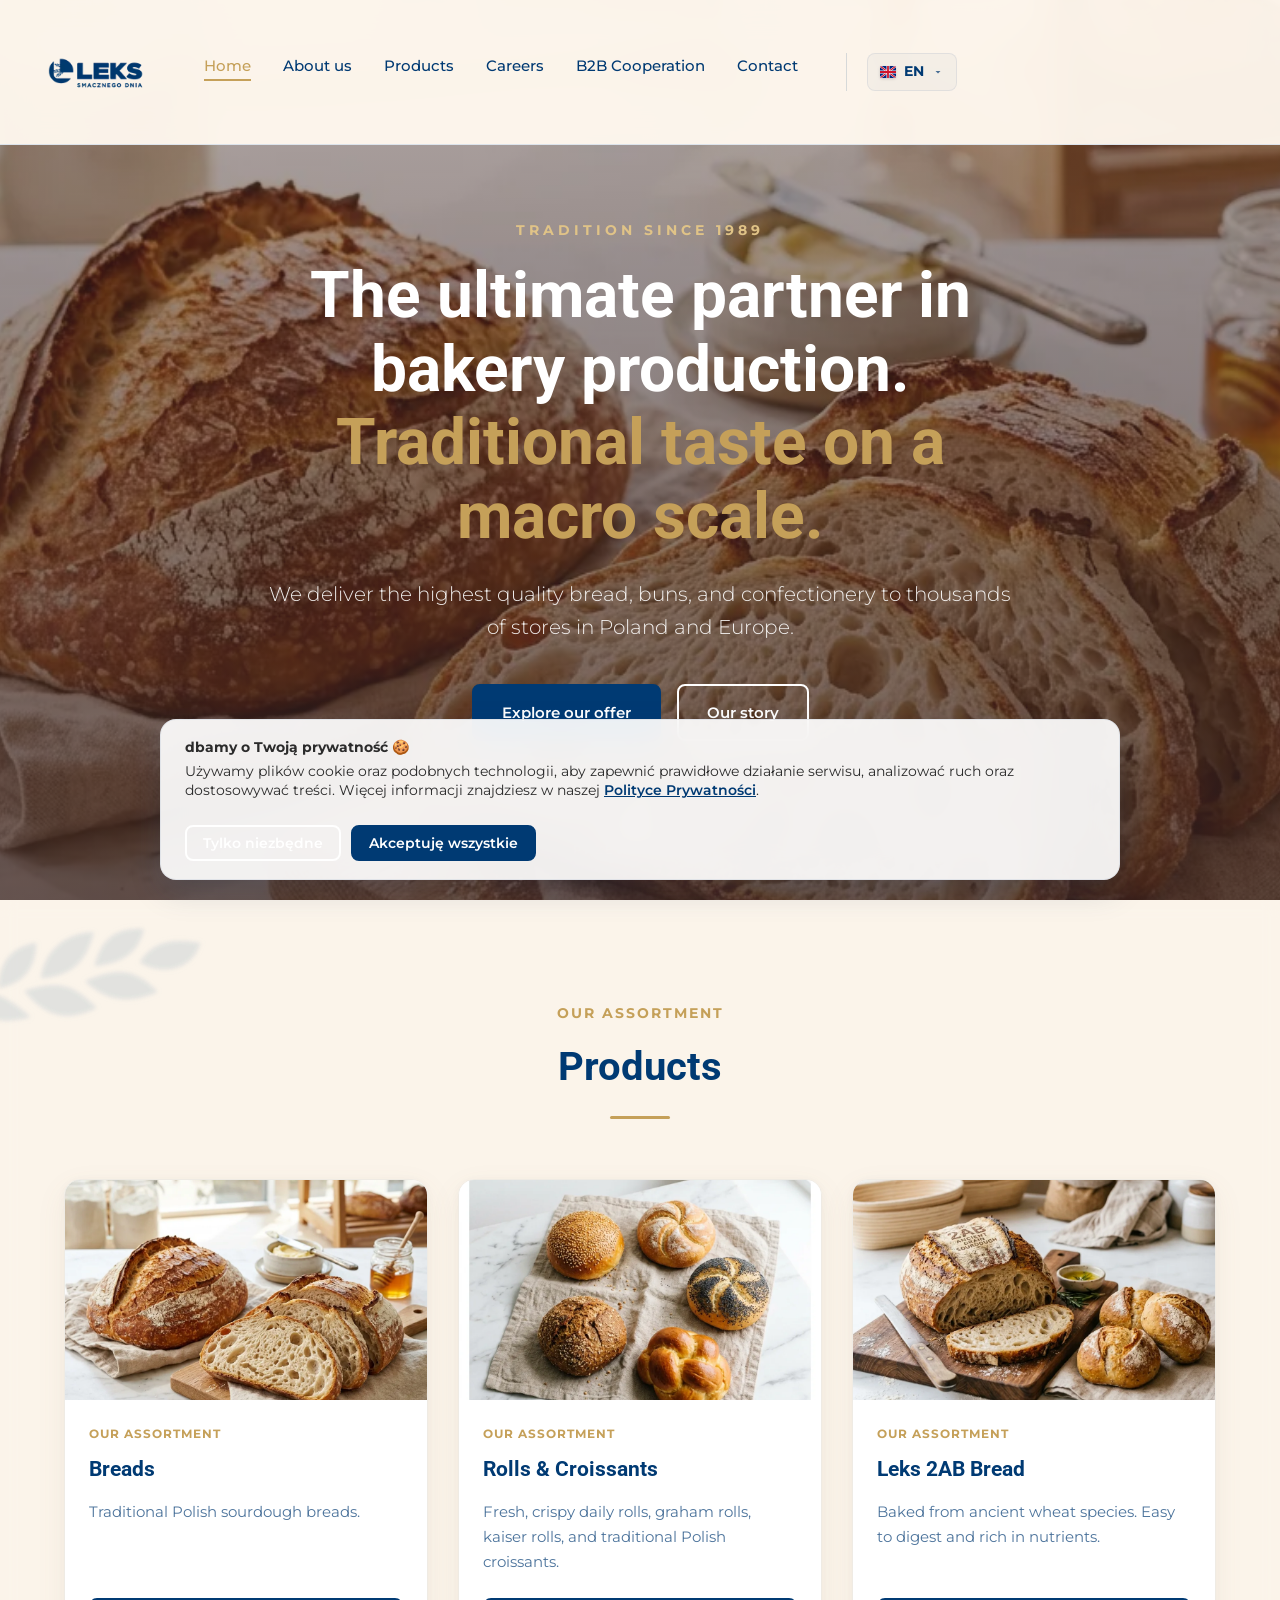
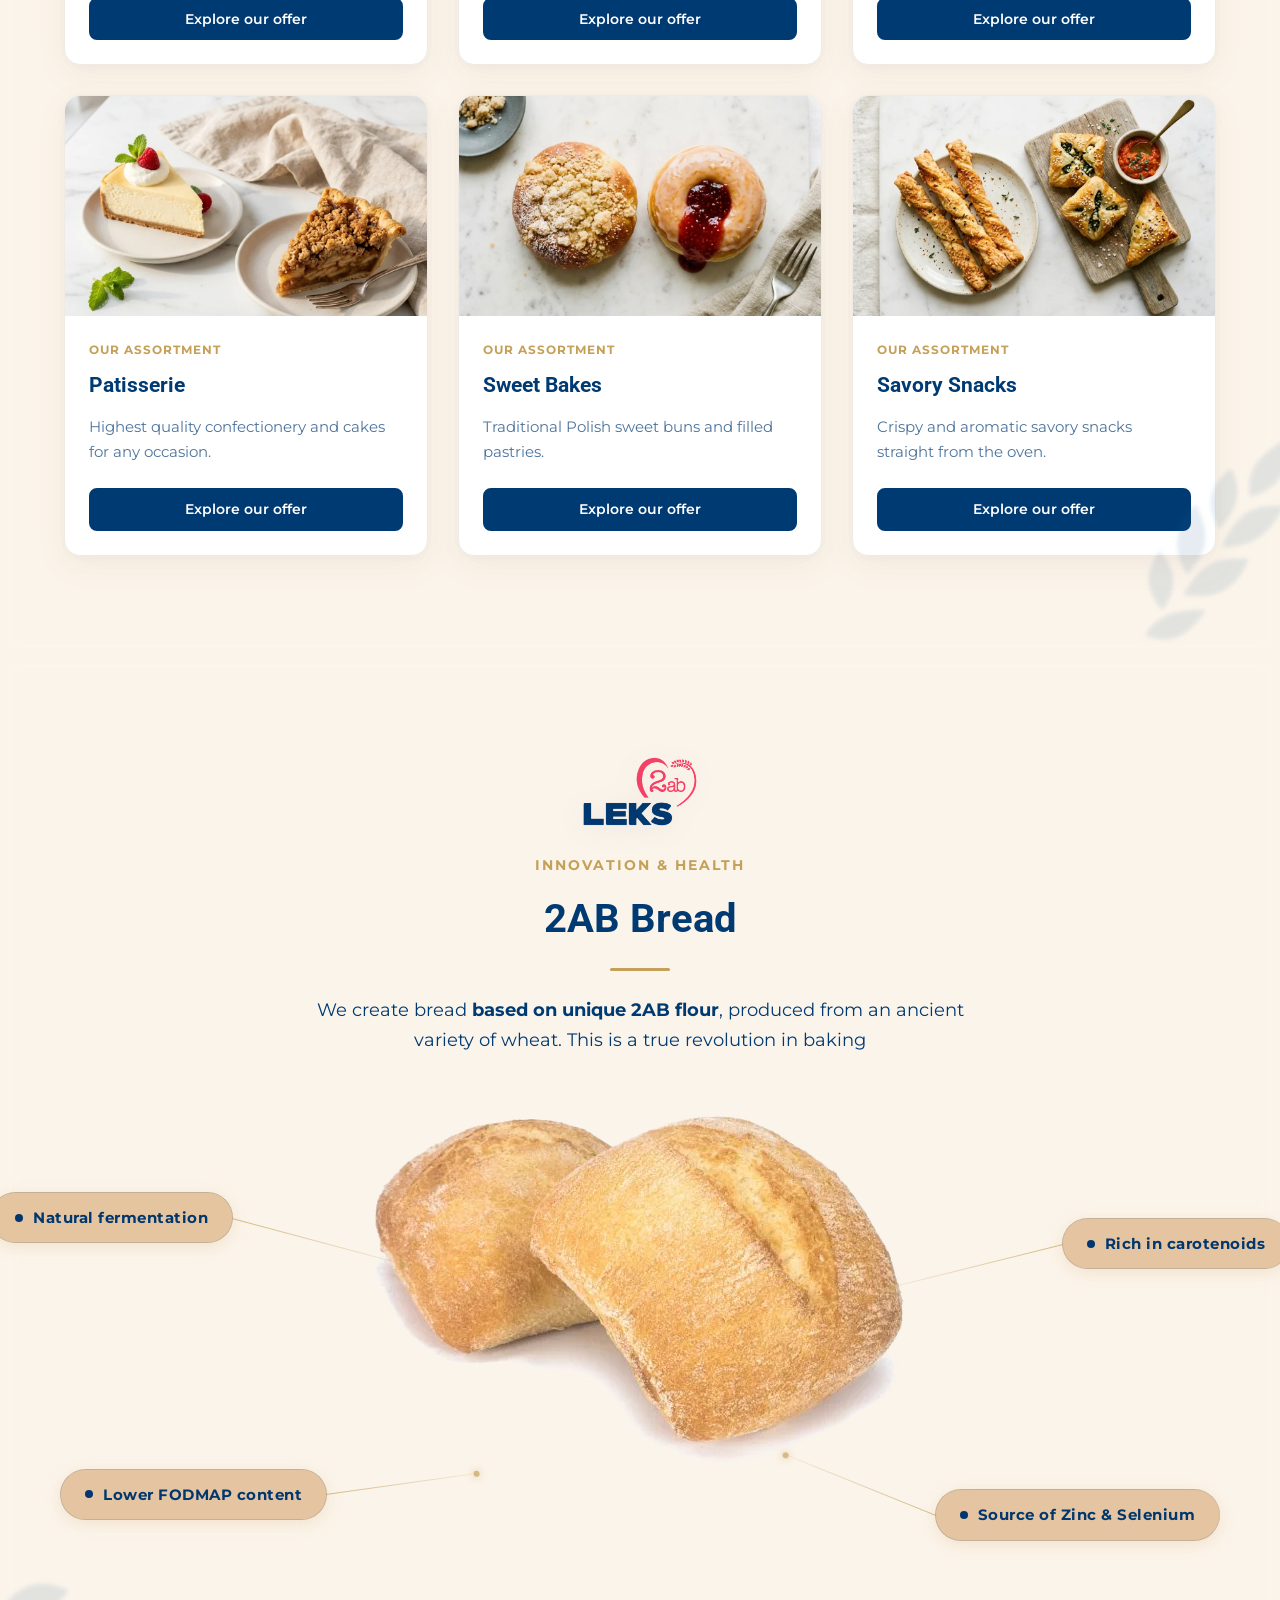
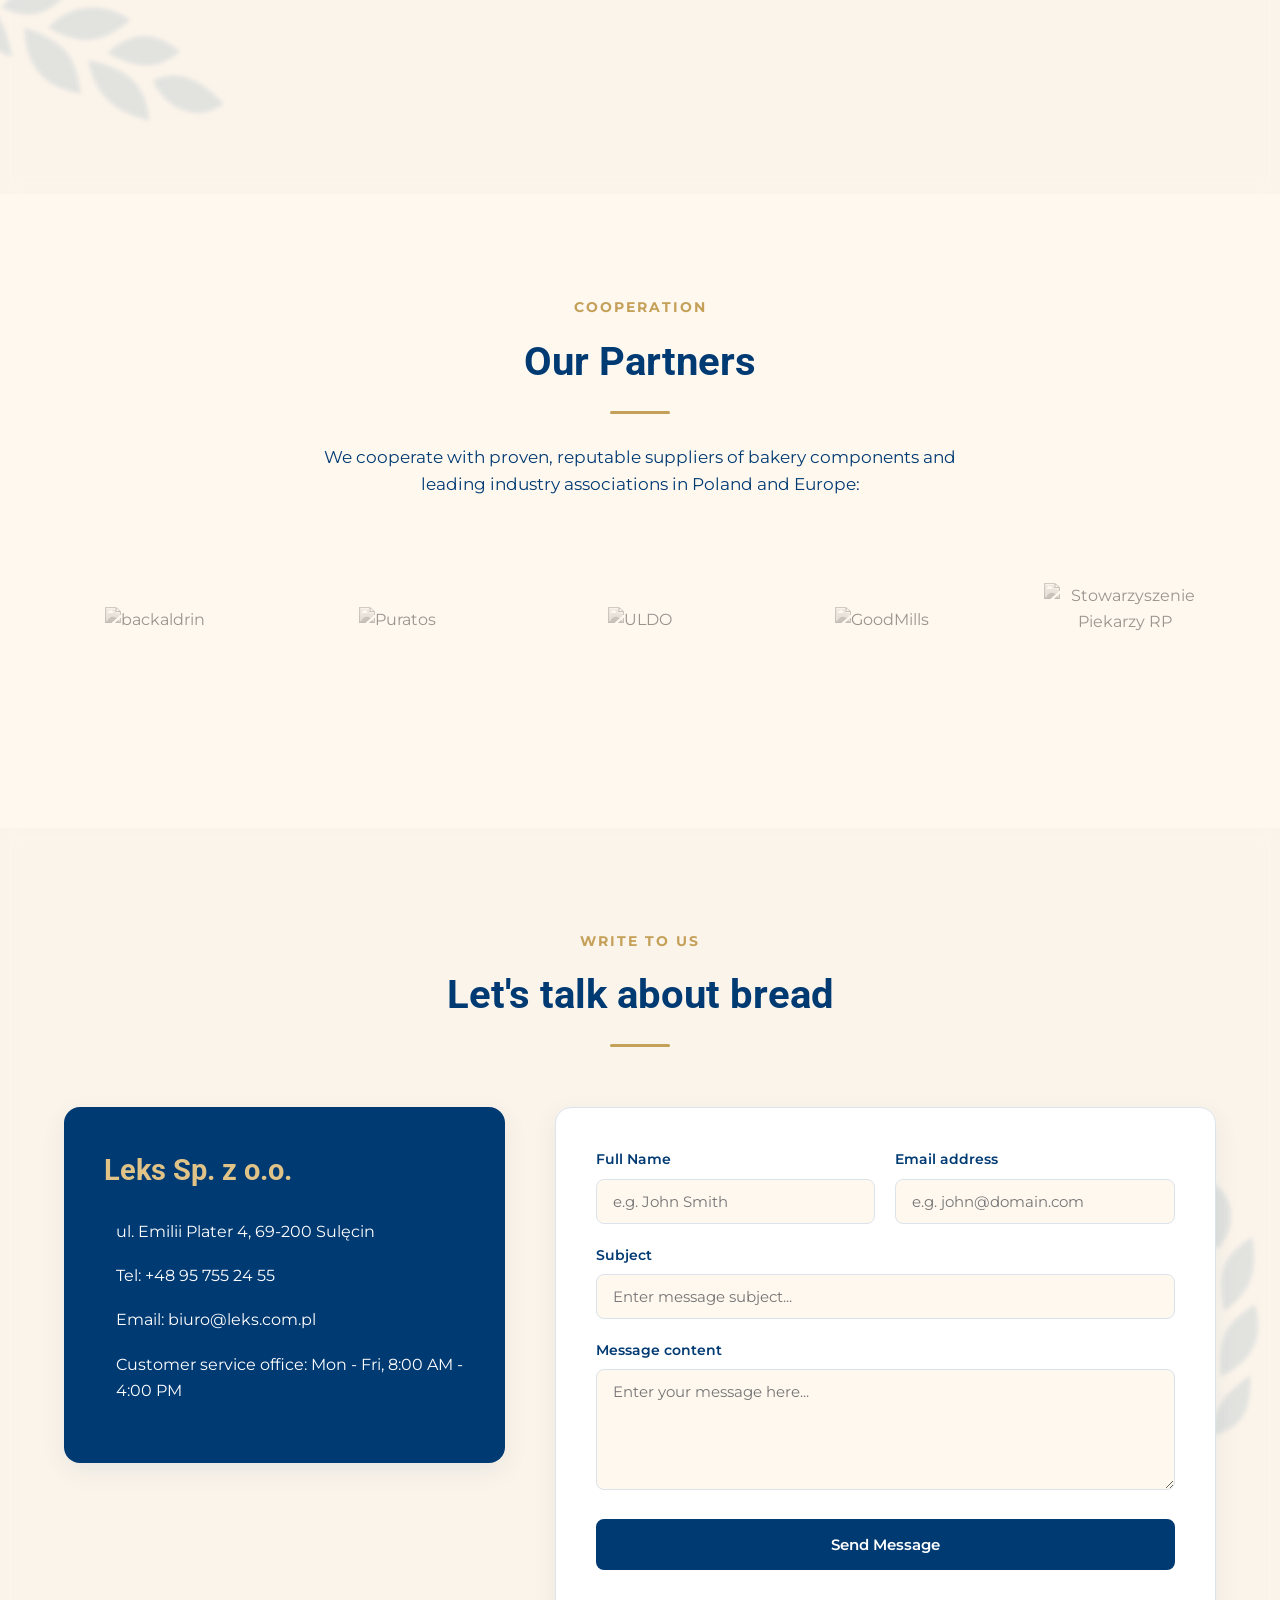
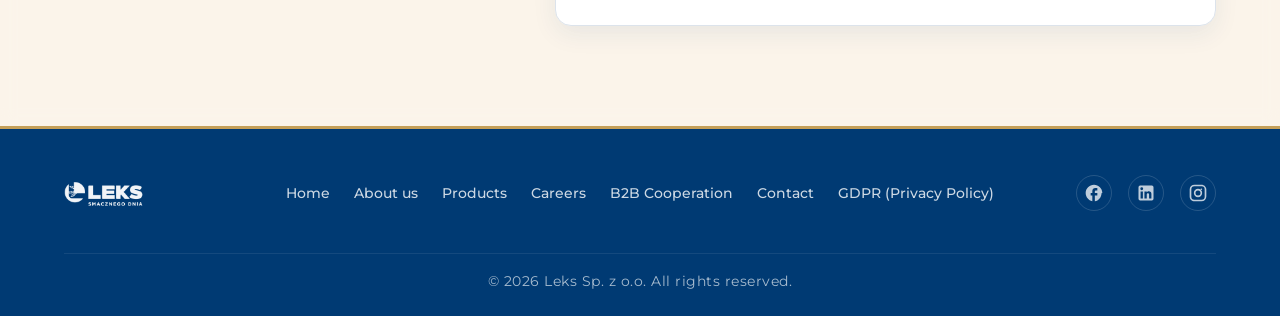
==== commit 84379756: "feat(gdpr): implement Cookie Consent Banner with Google Consent Mode v2" ====
--- a/src/index.html
+++ b/src/index.html
@@ -16,6 +16,7 @@
     
     <!-- Główne style CSS -->
     <link rel="stylesheet" href="css/style.css?v=43">
+    <script src="js/cookie-banner.js"></script>
 </head>
 <body>
 
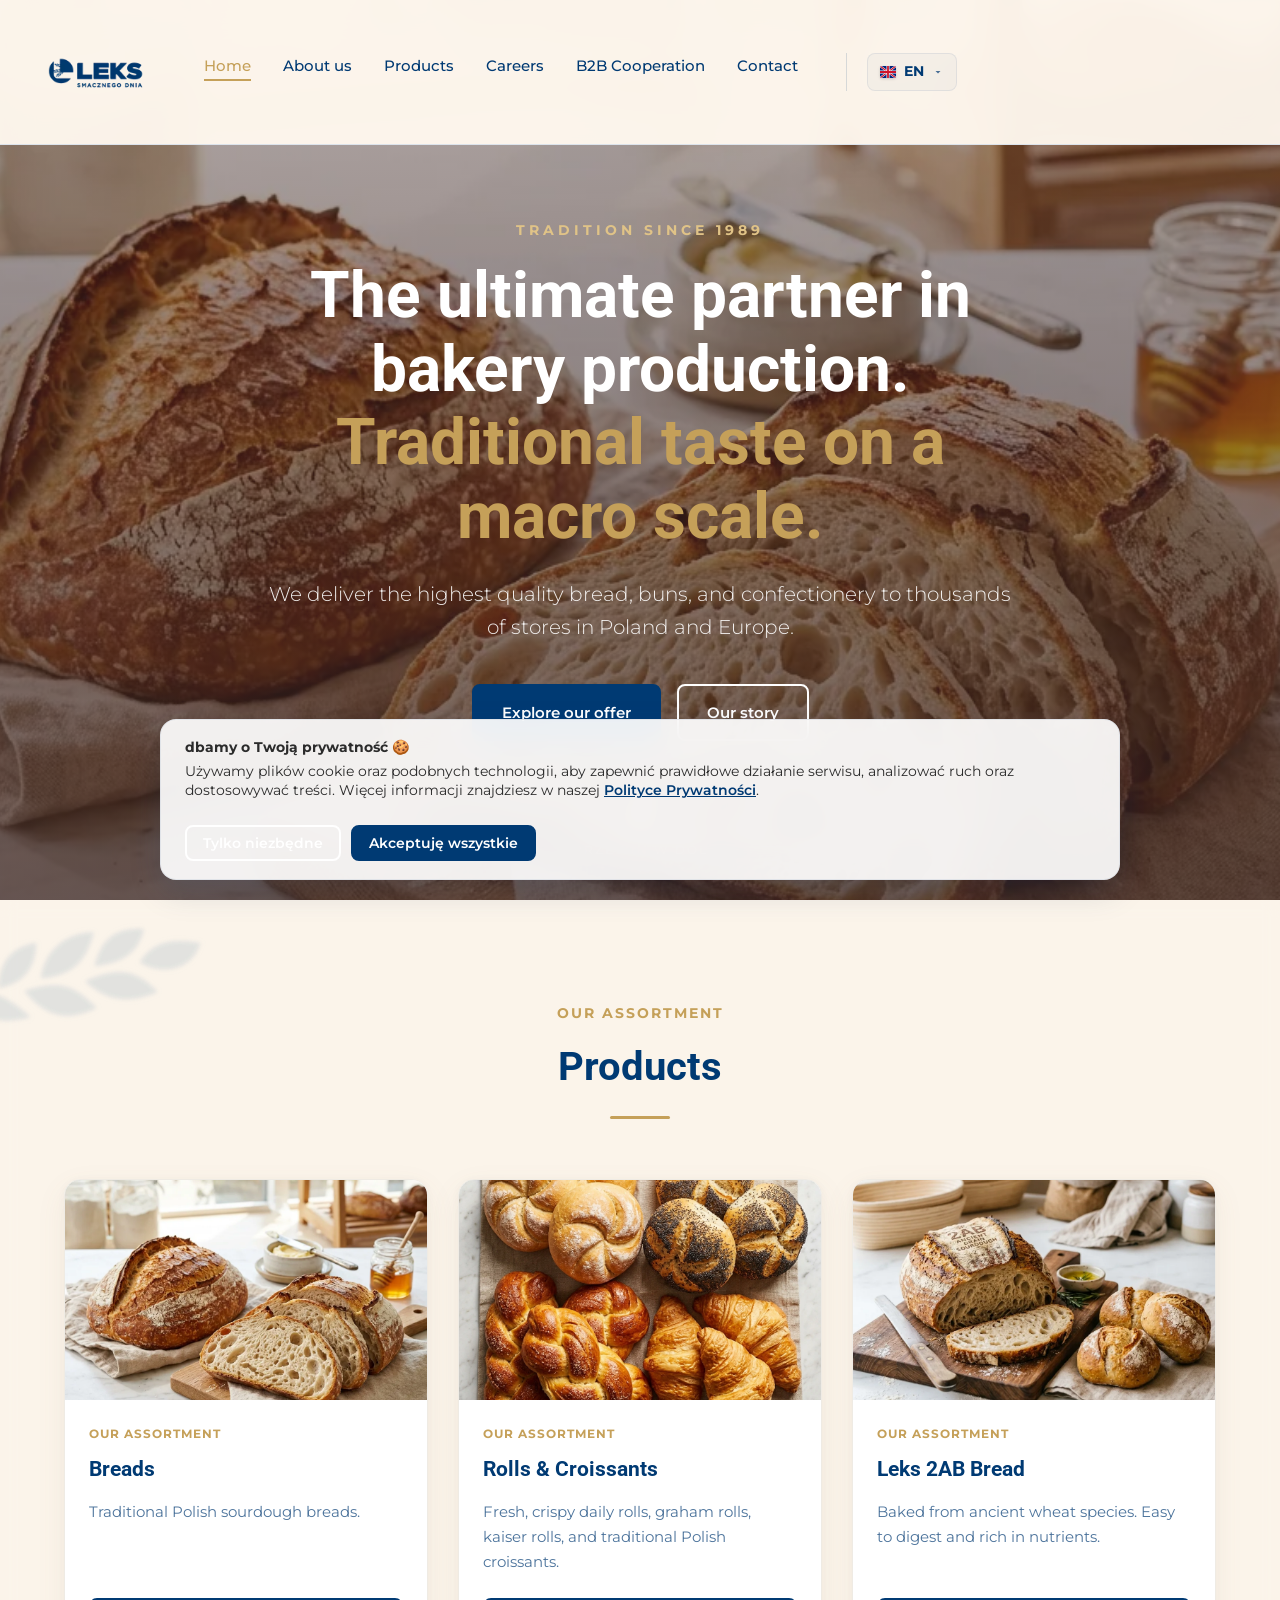
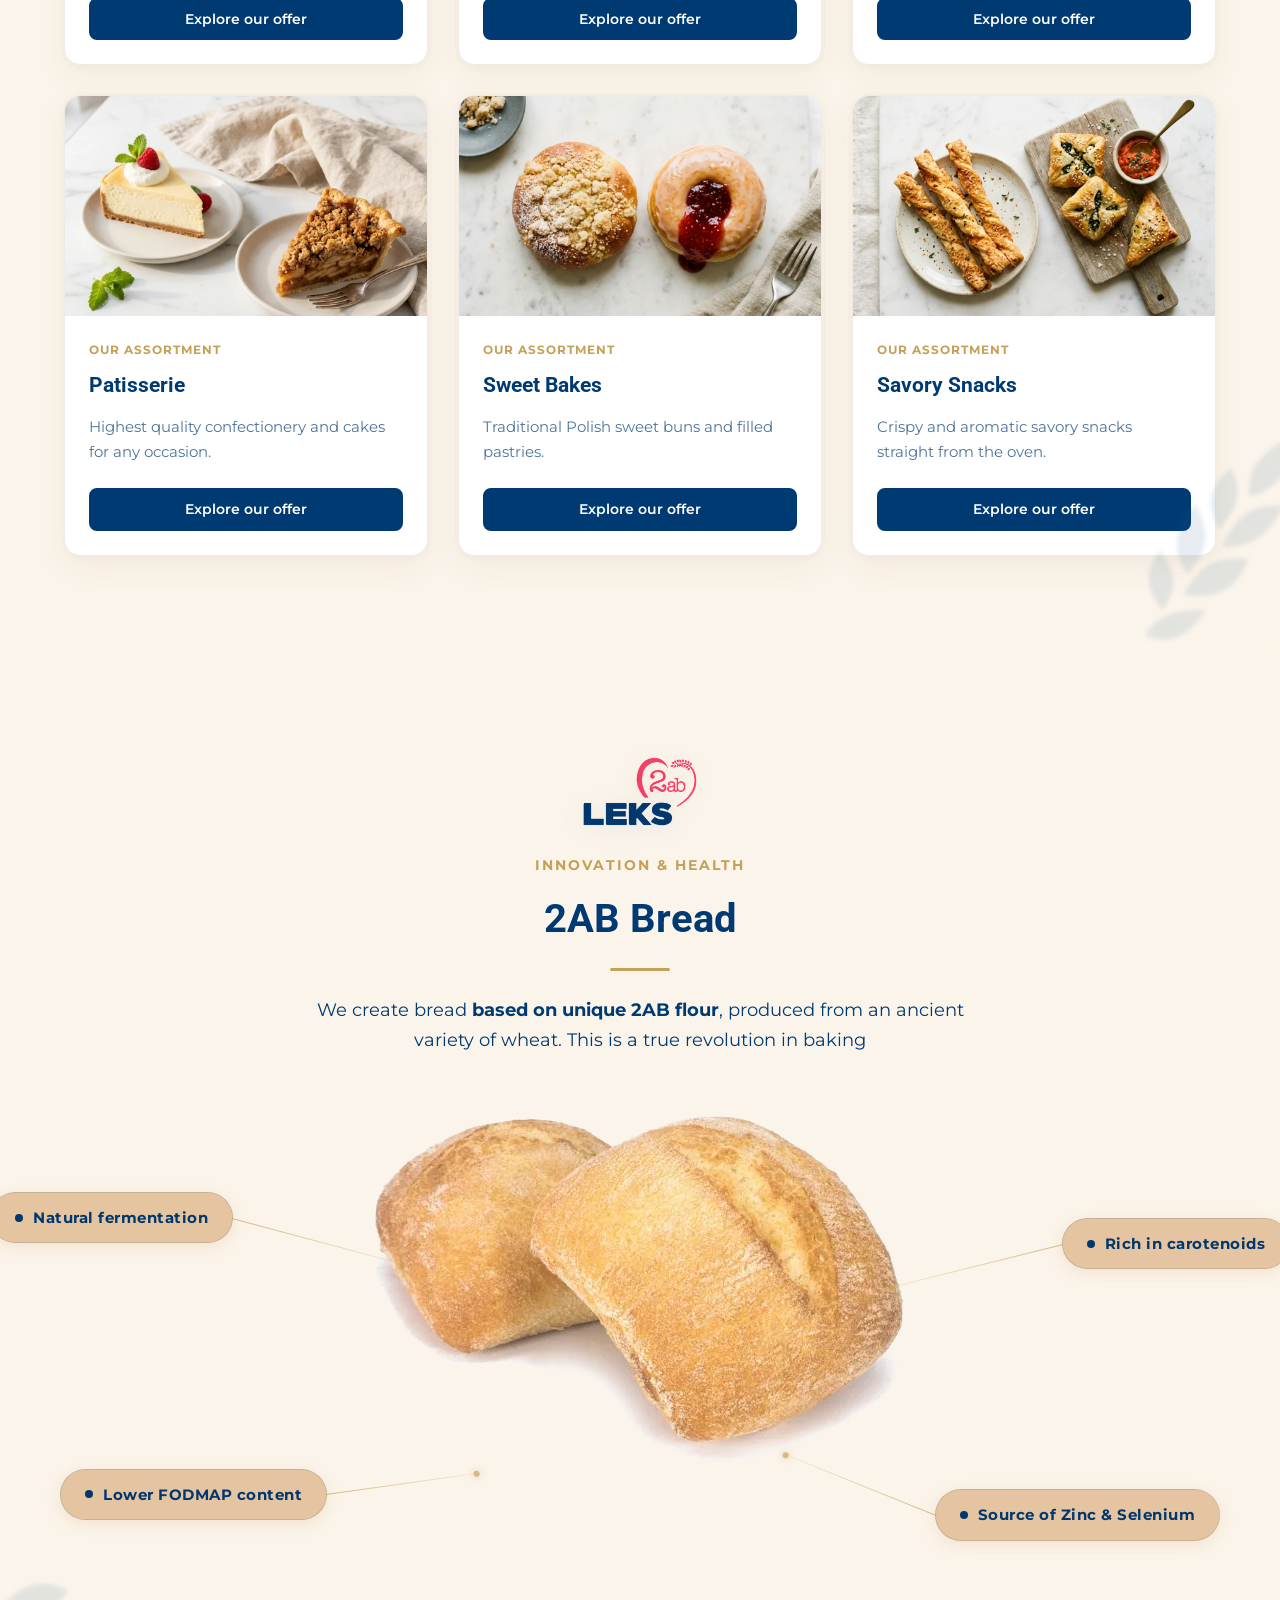
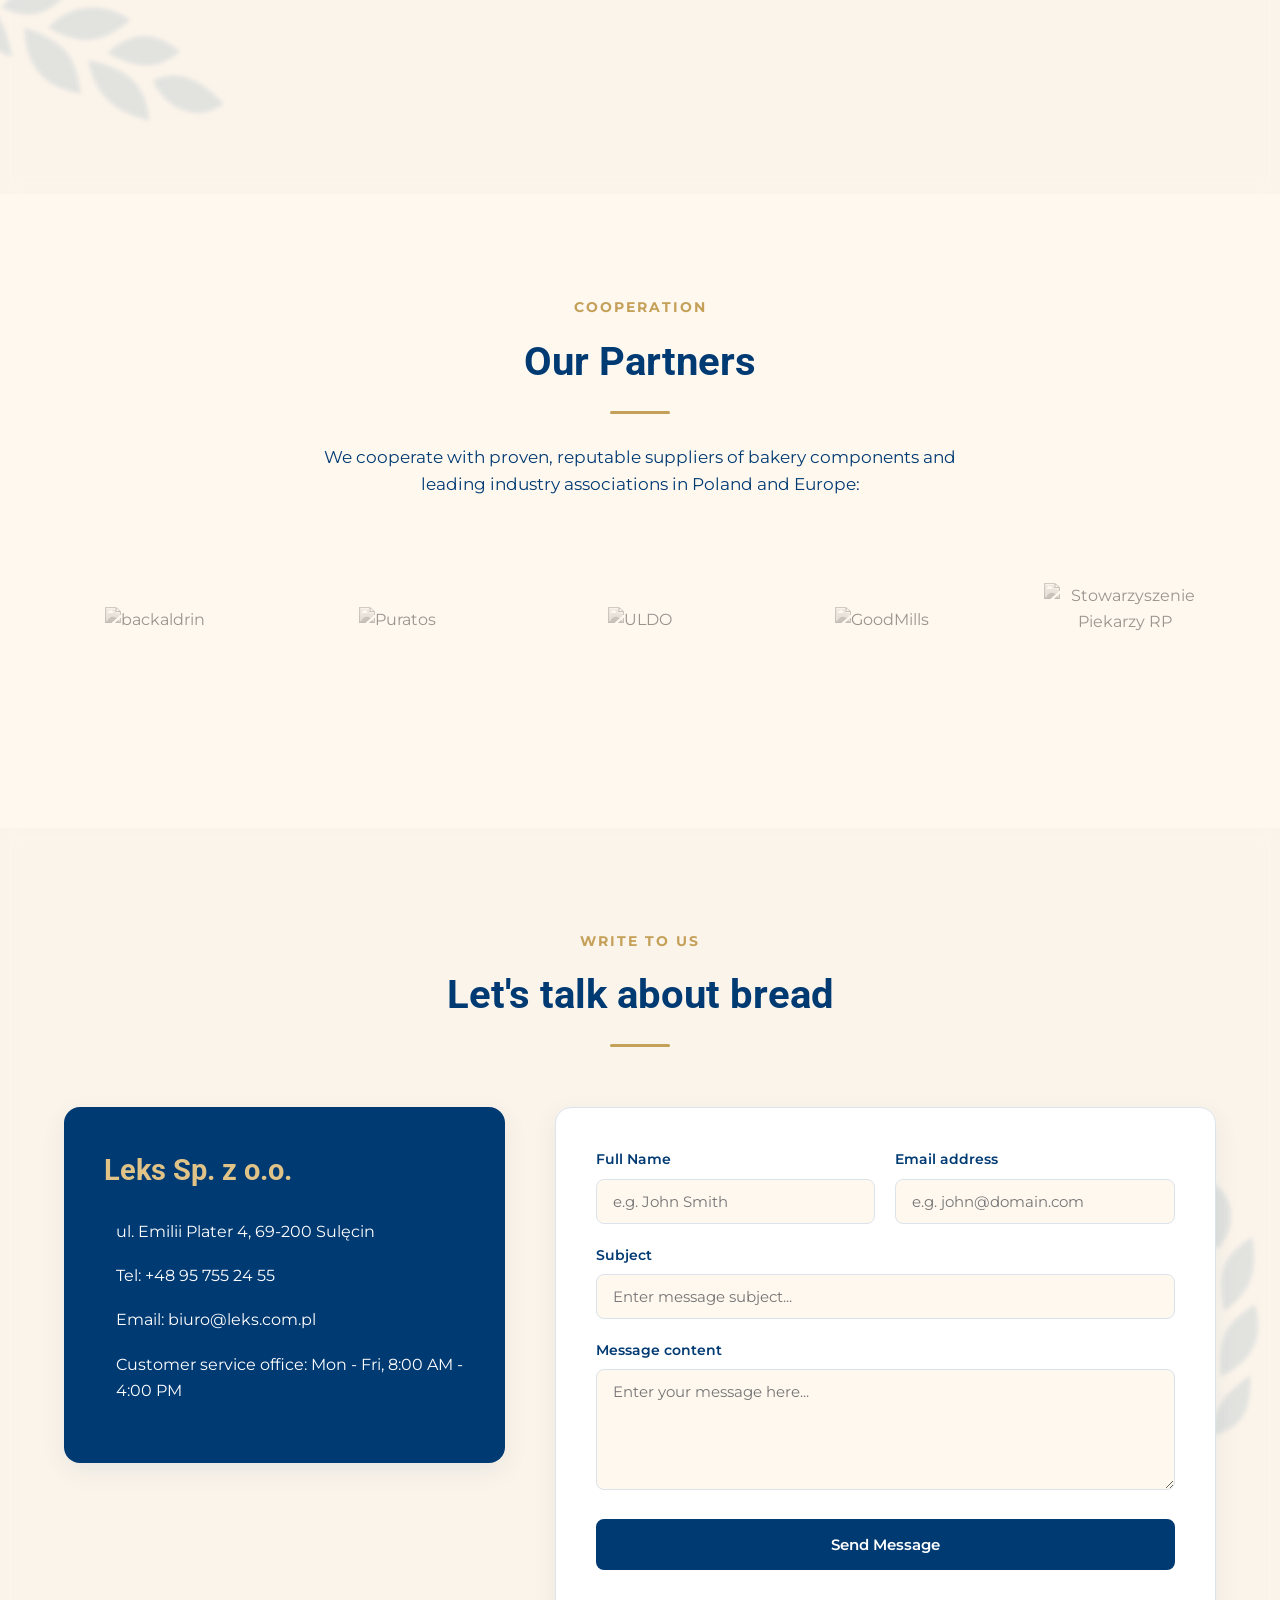
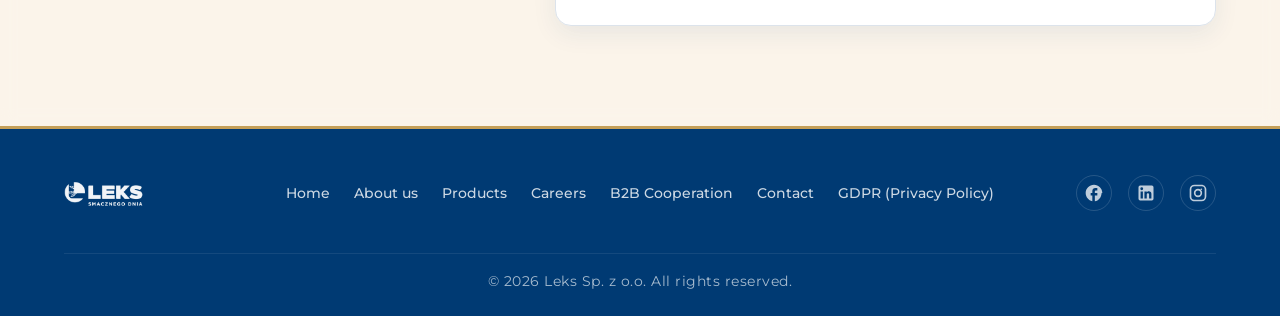
==== commit b007ea6a: "fix(forms): implement fail-safe contact and B2B form sending to biuro@leks.com.pl across all languag" ====
--- a/src/index.html
+++ b/src/index.html
@@ -17,6 +17,35 @@
     <!-- Główne style CSS -->
     <link rel="stylesheet" href="css/style.css?v=43">
     <script src="js/cookie-banner.js"></script>
+    <link rel="canonical" href="https://leks.com.pl/">
+    <meta property="og:title" content="Leks Bakery - Producent Pieczywa i Wyrobów Cukierniczych">
+    <meta property="og:description" content="Tradycja od 1989 roku. Najlepszy partner w produkcji pieczywa na skalę hurtową oraz B2B.">
+    <meta property="og:image" content="https://leks.com.pl/img/kat_chleby.webp">
+    <meta property="og:url" content="https://leks.com.pl/">
+    <meta property="og:type" content="website">
+    <meta name="twitter:card" content="summary_large_image">
+    
+    <script type="application/ld+json">
+    {
+      "@context": "https://schema.org",
+      "@type": "Bakery",
+      "name": "Leks Sp. z o.o.",
+      "url": "https://leks.com.pl",
+      "logo": "https://leks.com.pl/img/leks_logo_smacznego.webp",
+      "image": "https://leks.com.pl/img/kat_chleby.webp",
+      "description": "Potężny producent pieczywa, bułek i wyrobów cukierniczych z 35-letnim doświadczeniem w Polsce i Europie.",
+      "telephone": "+48 95 755 24 71",
+      "email": "biuro@leks.com.pl",
+      "address": {
+        "@type": "PostalAddress",
+        "streetAddress": "ul. DUDKA 9",
+        "addressLocality": "Sulęcin",
+        "postalCode": "69-200",
+        "addressCountry": "PL"
+      },
+      "openingHours": "Mo-Fr 08:00-16:00"
+    }
+    </script>
 </head>
 <body>
 
@@ -302,7 +331,6 @@
                     
                     <div class="contact-form-panel">
                         <form id="leks-contact-form" class="modern-form">
-                            <input type="hidden" name="access_key" value="__WEB3FORMS_KEY__">
                             <input type="hidden" name="from_name" value="Strona Leks - Formularz Kontaktowy">
                             <input type="checkbox" name="botcheck" class="hidden" style="display:none" tabindex="-1" autocomplete="off">
                             
--- a/src/css/style.css
+++ b/src/css/style.css
@@ -761,27 +761,28 @@
     margin: 0 auto;
 }
 
-/* Absolutny kontener maskotki na desktopie (wyciągnięty na lewo) */
+/* Kontener wędrującej maskotki Kłos nad osią czasu */
 .timeline-mascot-container {
     position: absolute;
-    left: -140px; /* Perfekcyjnie odsunięty na bok, by nie zasłaniał kafelka z 1989 roku */
-    top: 120px; /* Wyrównanie do wysokości kropki i linii osi czasu */
-    width: 180px;
-    z-index: 5;
+    bottom: 100%;
+    margin-bottom: 60px; /* Wyciągnięcie maskotki ponad cyfry cyfr rocznika (1989, 1998, itd.) */
+    left: 0;
+    width: 120px;
+    height: 130px;
+    z-index: 10;
+    transform: translateX(-50%);
     transform-origin: bottom center;
-    transition: left 0.4s ease;
+    pointer-events: none;
+    display: flex;
+    justify-content: center;
+    align-items: flex-end;
 }
 
 .timeline-mascot-img {
     width: 100%;
-    height: auto;
+    max-height: 130px;
     object-fit: contain;
-    filter: drop-shadow(0 10px 20px rgba(0, 58, 115, 0.08)); /* Delikatny, naturalny cień na tło strony */
-    transition: transform 0.4s cubic-bezier(0.25, 1, 0.5, 1);
-}
-
-.timeline-mascot-img:hover {
-    transform: translateY(-6px) scale(1.03); /* Przyjemny efekt uniesienia przy najechaniu */
+    filter: drop-shadow(0 10px 20px rgba(0, 58, 115, 0.12));
 }
 
 .timeline-section-title {
@@ -796,7 +797,7 @@
     font-size: 1.05rem;
     font-weight: 400; /* Klasyczna grubość */
     color: var(--color-text); /* Brandowy Prussian Blue */
-    margin-bottom: 40px;
+    margin-bottom: 20px;
     text-shadow: none !important;
     filter: none !important;
     opacity: 1 !important;
@@ -807,17 +808,17 @@
     justify-content: space-between;
     align-items: center;
     position: relative;
-    margin: 80px 0 300px; /* Przesunięto timeline do góry (pod nagłówek), a pod nim zrobiono 300px miejsca na kafelek */
-    width: 100%;
-    padding: 0 40px 0 180px; /* Rozciągnięta oś czasu na szerokość kontenera */
+    margin: 210px 0 300px; /* Bezpieczny odstęp od nagłówka dla maskotki wędrującej nad cyframi */
+    width: 100%;
+    padding: 0 40px;
 }
 
 .timeline-navigation::before {
     content: '';
     position: absolute;
     top: 50%;
-    left: 180px; /* Linia postępu zaczyna się od pierwszej kropki */
-    right: 40px;
+    left: 40px; /* Linia postępu zaczyna się idealnie na pierwszej kropce (1989) */
+    right: 40px; /* i kończy na ostatniej kropce (2026) */
     height: 4px; /* Grubsza, bardziej premium linia */
     background: linear-gradient(to right, var(--color-primary) var(--timeline-progress, 0%), var(--color-accent-light) var(--timeline-progress, 0%));
     transform: translateY(-50%);
@@ -949,19 +950,26 @@
 }
 
 /* Responsywność dla osi czasu w timeline */
-@media (max-width: 768px) {
+@media (max-width: 992px) {
+    .timeline-navigation {
+        margin: 140px 0 280px;
+        padding: 0 20px;
+    }
+
     .timeline-mascot-container {
+        width: 90px;
+        height: 100px;
+        margin-bottom: 8px;
         position: relative; /* Wracamy do normalnego przepływu na mobile */
         left: auto;
         top: auto;
-        width: 100%;
         display: flex;
         justify-content: center;
         margin-top: 20px;
-        margin-bottom: 5px;
     }
     
     .timeline-mascot-img {
+        max-height: 100px;
         max-width: 160px; /* Delikatnie mniejszy rozmiar na telefonach */
     }
 
@@ -4078,4 +4086,163 @@
     }
 }
 
-
+/* ==============================================================================
+   RESPONSIVE AUDIT FIXES & OVERFLOW CONTAINMENT (MOBILE & DESKTOP 4K)
+   ============================================================================== */
+
+/* Strict global containment for horizontal overflow */
+html {
+    overflow-x: hidden !important;
+    width: 100%;
+}
+
+body {
+    overflow-x: hidden !important;
+    width: 100%;
+    max-width: 100vw;
+    position: relative;
+}
+
+/* Contain all major layout sections */
+header, main, footer, section, .hero-section, .container {
+    max-width: 100%;
+}
+
+/* Contain parallax wheat images and background videos to viewport bounds */
+.parallax-wheat,
+.hero-bg-container,
+.hero-video,
+#hero-zoom-bg {
+    max-width: 100vw;
+}
+
+/* Fix mobile navigation & vertical timeline layout on mobile */
+@media (max-width: 768px) {
+    .nav-menu:not(.active) {
+        visibility: hidden !important;
+        pointer-events: none !important;
+    }
+    
+    .nav-menu {
+        max-width: 100vw;
+        overflow-x: hidden;
+    }
+
+    #timeline-section {
+        padding: 60px 0;
+        overflow: hidden !important;
+    }
+
+    .about-interactive-timeline {
+        position: relative;
+        padding: 0 10px;
+    }
+
+    .timeline-navigation {
+        display: flex;
+        flex-direction: column;
+        align-items: flex-start;
+        position: relative;
+        padding: 70px 0 30px 80px; /* Space on left for vertical spine & mascot */
+        margin: 0 !important;
+        gap: 24px;
+        max-width: 100%;
+        width: 100%;
+        overflow: visible !important;
+    }
+
+    /* Vertical line running down */
+    .timeline-navigation::before {
+        content: '';
+        position: absolute;
+        top: 70px;
+        bottom: 30px;
+        left: 32px;
+        right: auto;
+        width: 4px;
+        height: auto;
+        background: rgba(0, 58, 115, 0.18);
+        border-radius: 2px;
+    }
+
+    .timeline-year-btn {
+        position: relative;
+        z-index: 2;
+        width: auto;
+        min-width: 84px;
+        height: 42px;
+        padding: 0 18px;
+        border-radius: 22px;
+        font-size: 0.95rem;
+        font-weight: 700;
+        display: inline-flex;
+        align-items: center;
+        justify-content: center;
+        background: #FFFFFF;
+        color: var(--color-primary);
+        border: 2px solid var(--color-accent);
+        box-shadow: 0 4px 12px rgba(0, 58, 115, 0.08);
+        transition: all 0.3s ease;
+    }
+
+    .timeline-year-btn.active {
+        background: var(--color-accent);
+        color: #FFFFFF;
+        border-color: var(--color-accent);
+        transform: scale(1.08);
+        box-shadow: 0 6px 16px rgba(197, 160, 89, 0.3);
+    }
+
+    /* Mascot Kłos Krzyś on mobile vertical timeline */
+    .timeline-mascot-container {
+        position: absolute !important;
+        left: 32px !important;
+        top: 60px;
+        transform: translate(-50%, -100%) !important;
+        margin-bottom: 0 !important;
+        z-index: 10;
+        pointer-events: none;
+        width: 60px;
+    }
+
+    .timeline-mascot-img {
+        width: 58px;
+        height: auto;
+        display: block;
+        margin: 0 auto;
+        filter: drop-shadow(0 4px 8px rgba(0,0,0,0.15));
+    }
+
+    /* Content card under vertical timeline buttons */
+    .timeline-content-card {
+        position: relative !important;
+        left: 0 !important;
+        top: 0 !important;
+        transform: none !important;
+        width: calc(100% + 55px) !important;
+        margin-left: -55px !important;
+        margin-top: 24px !important;
+        padding: 24px 20px;
+        box-sizing: border-box;
+        border-left: 4px solid var(--color-accent);
+        background: #FFFFFF;
+        box-shadow: 0 8px 24px rgba(0, 58, 115, 0.1);
+        border-radius: 12px;
+    }
+
+    .timeline-content-card::before {
+        display: none !important;
+    }
+}
+
+/* Ensure grid elements do not exceed container widths on large monitors */
+@media (min-width: 1200px) {
+    .container {
+        max-width: 1200px;
+        margin-left: auto;
+        margin-right: auto;
+    }
+}
+
+
+
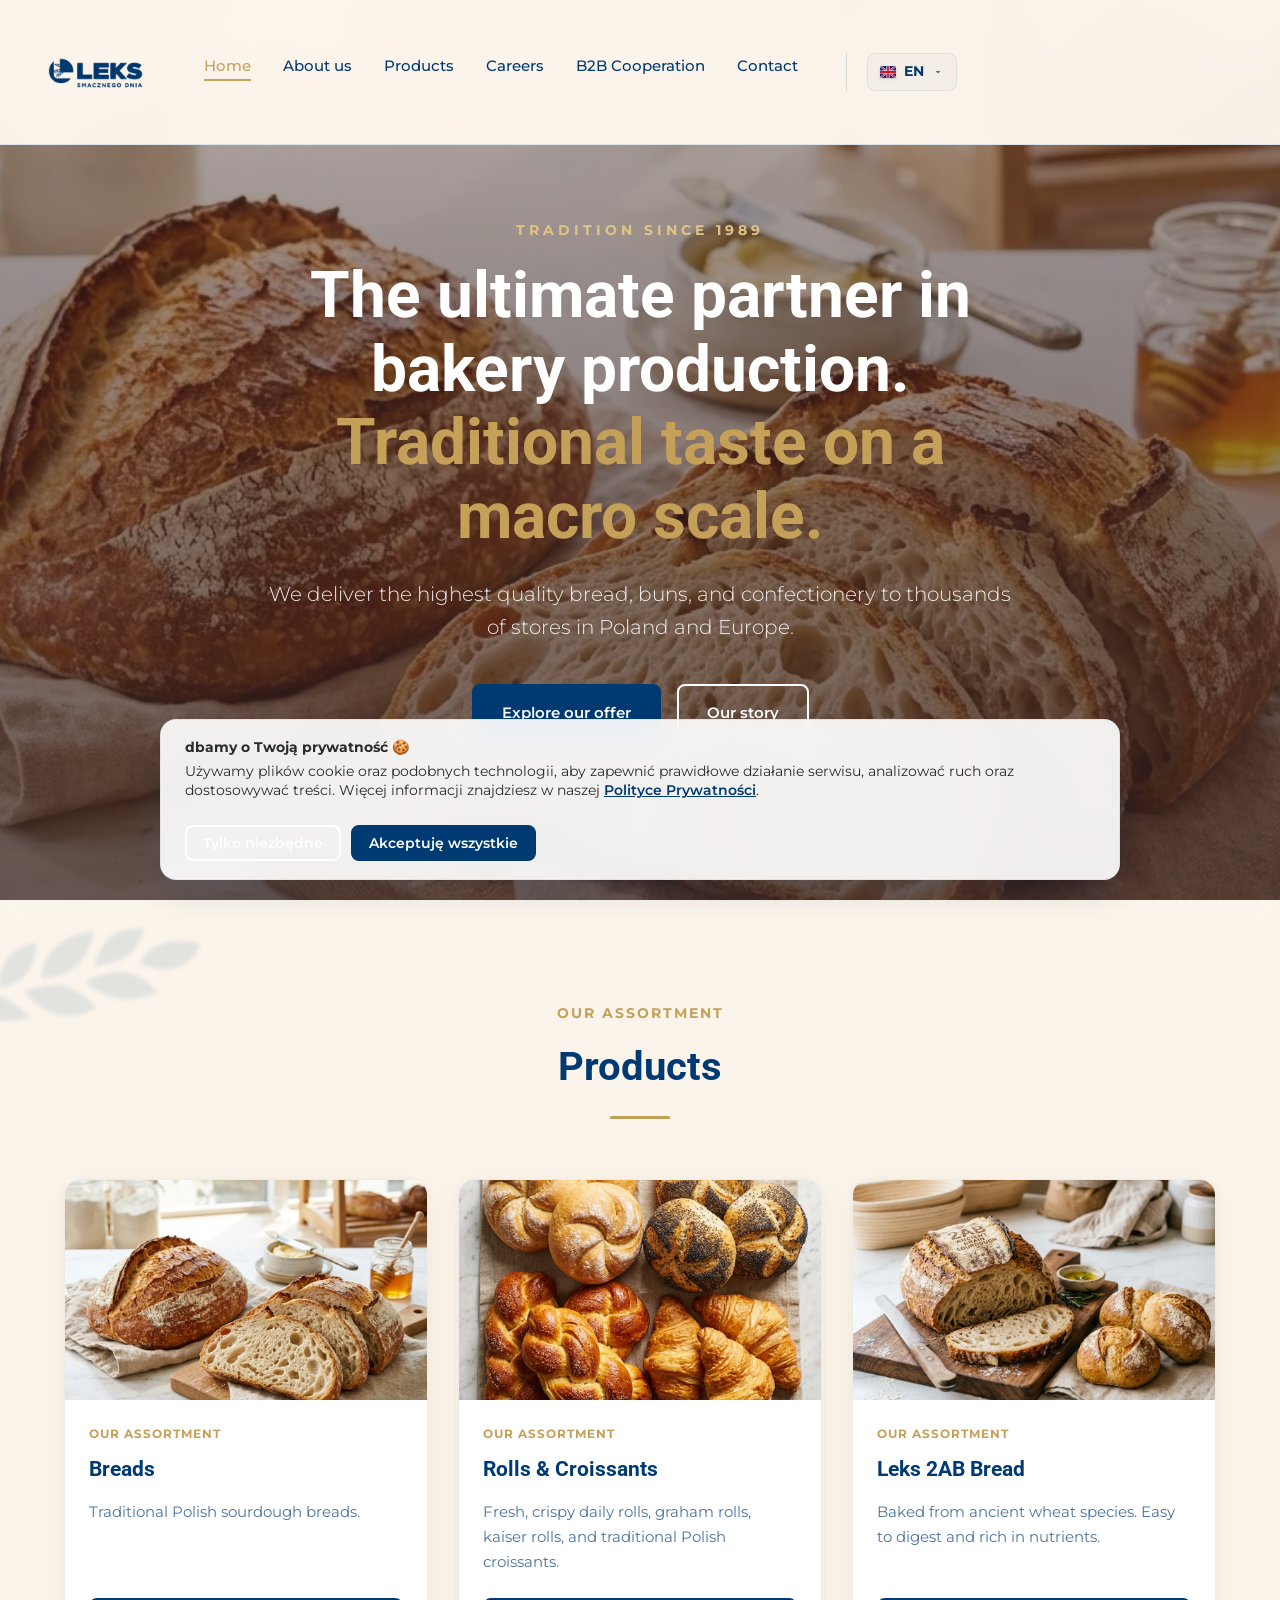
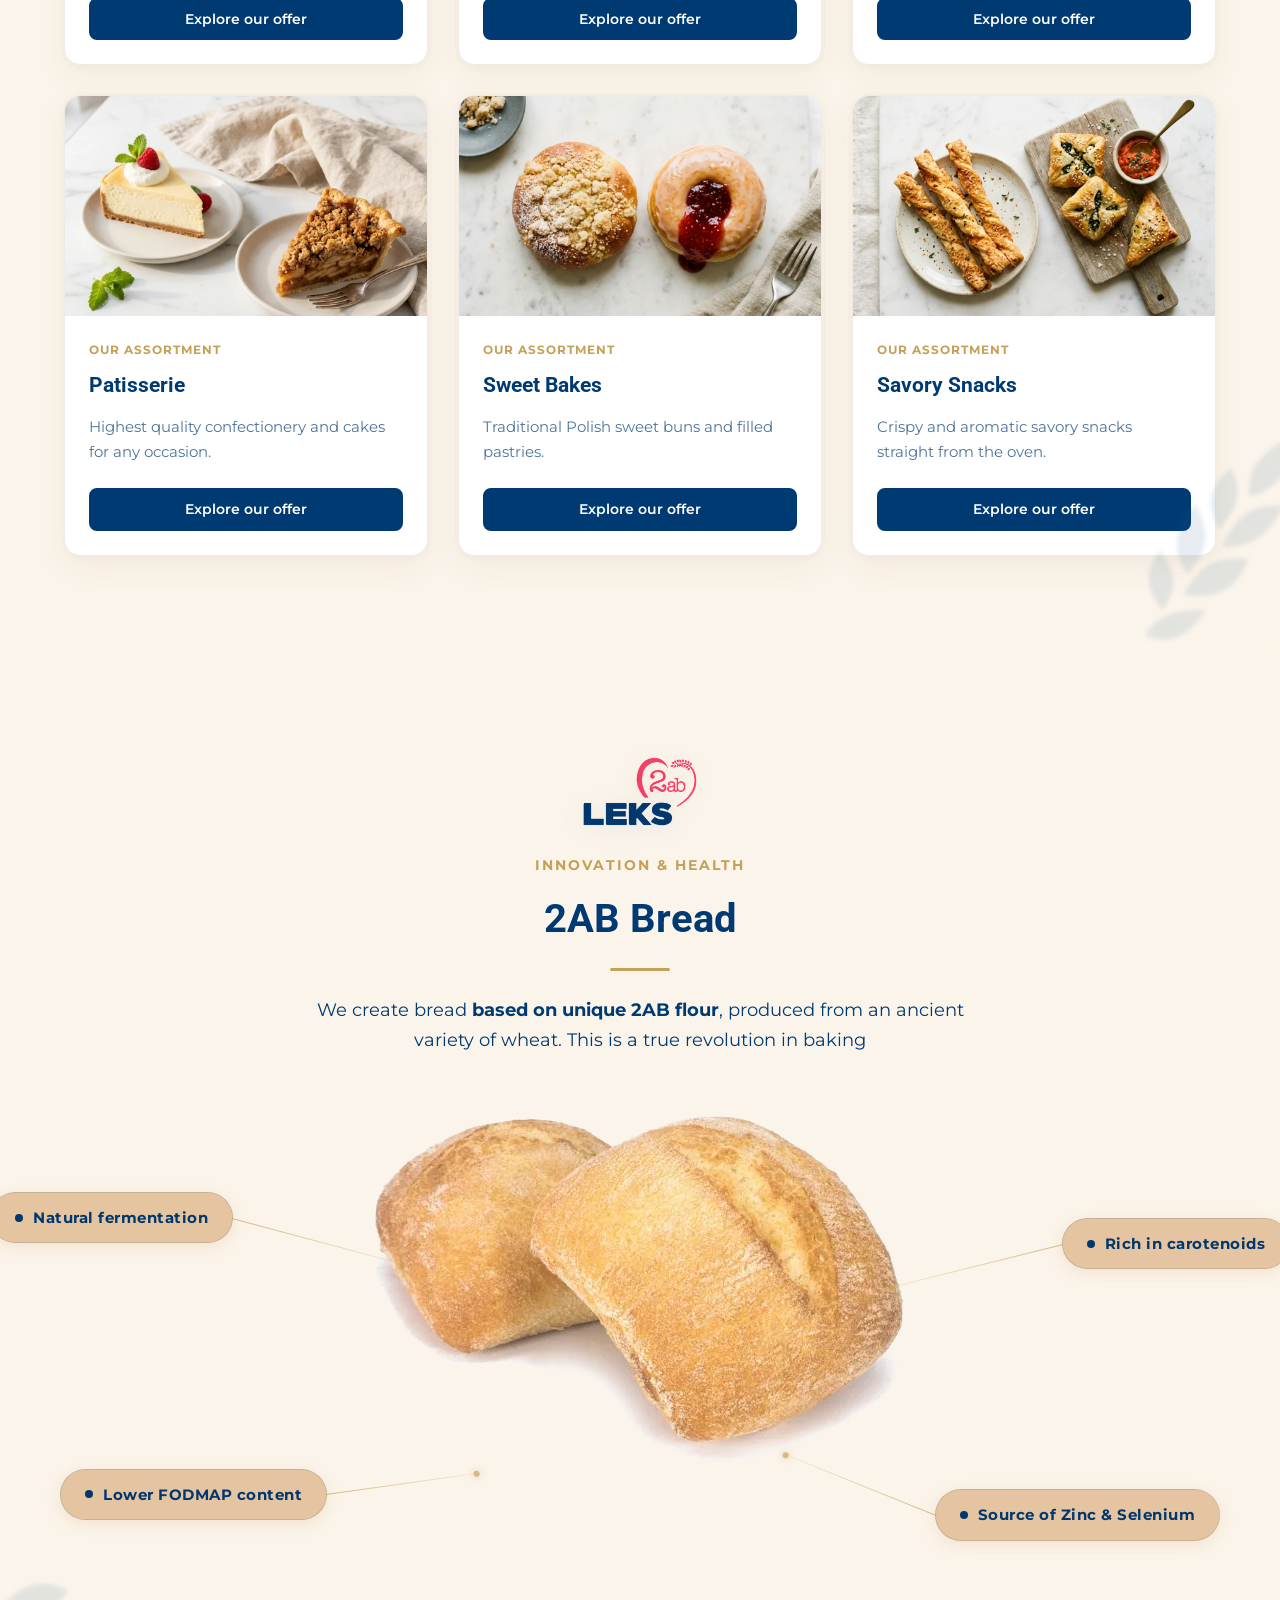
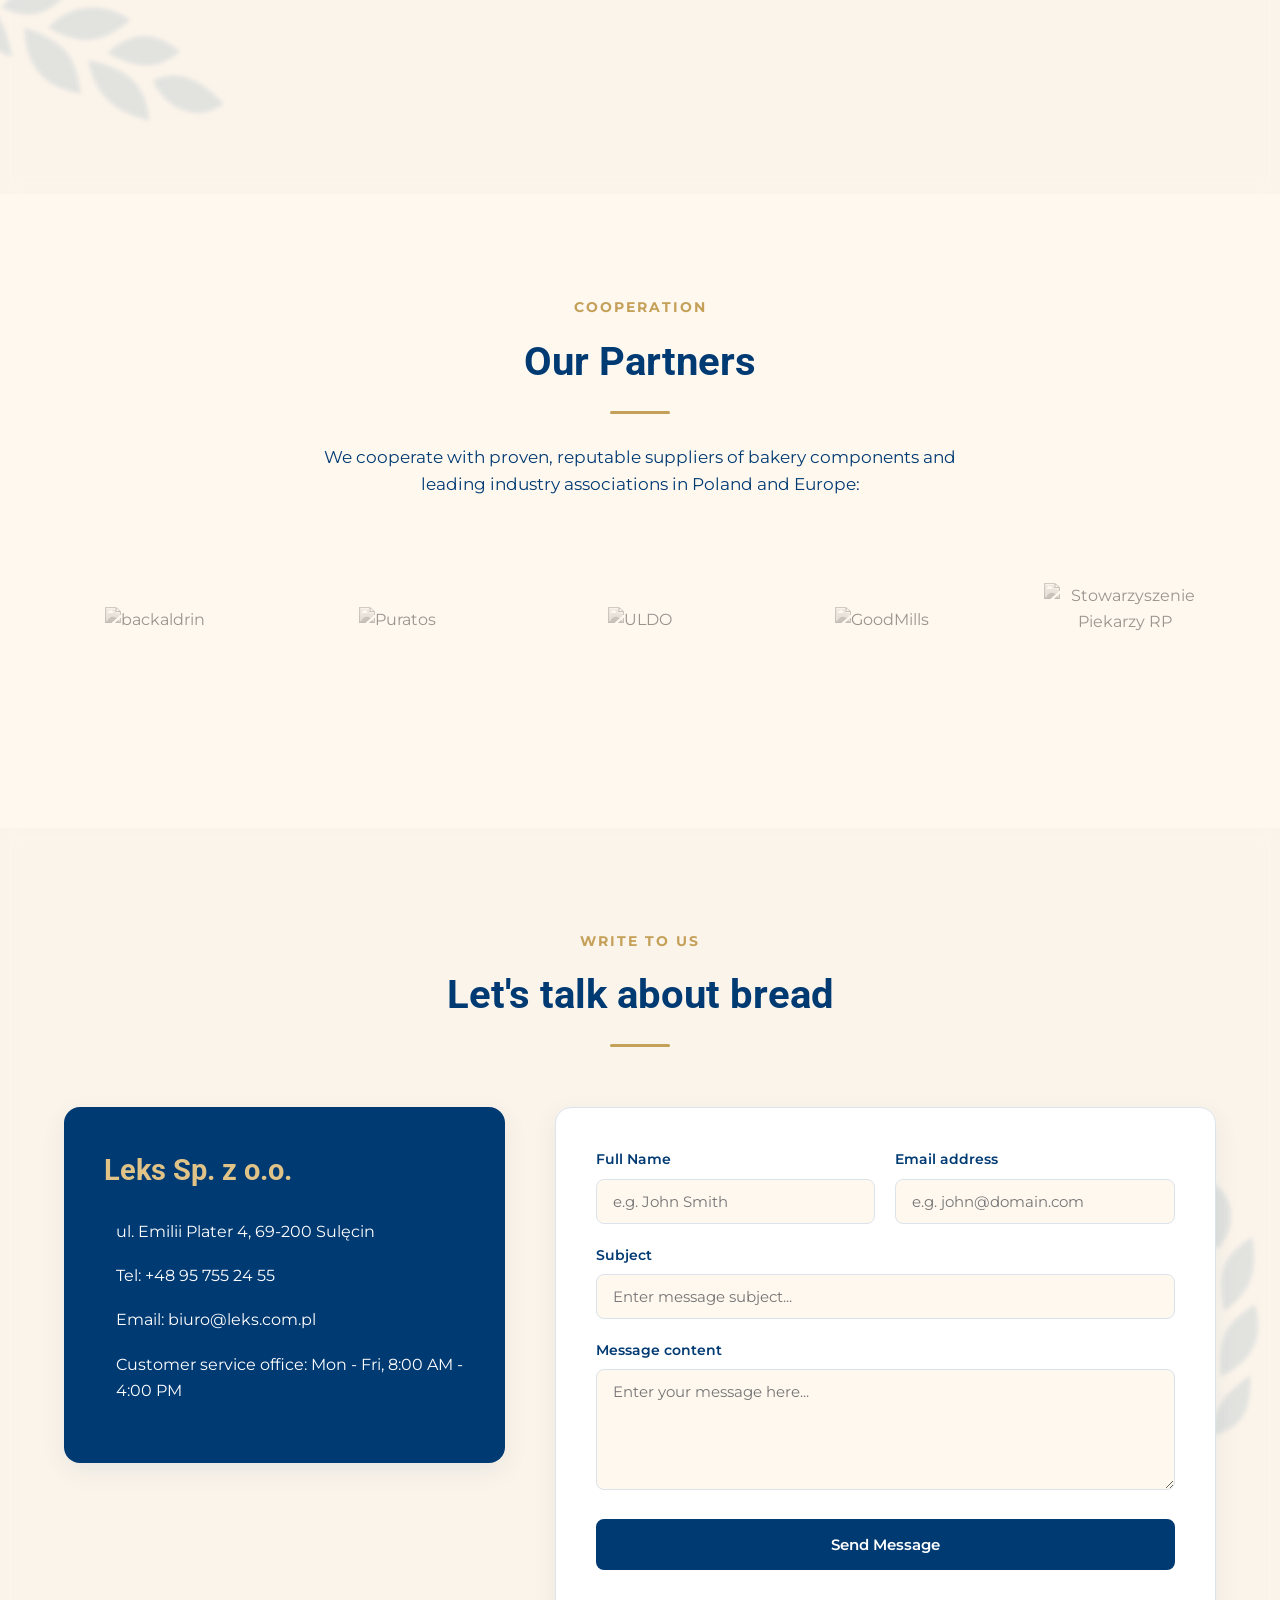
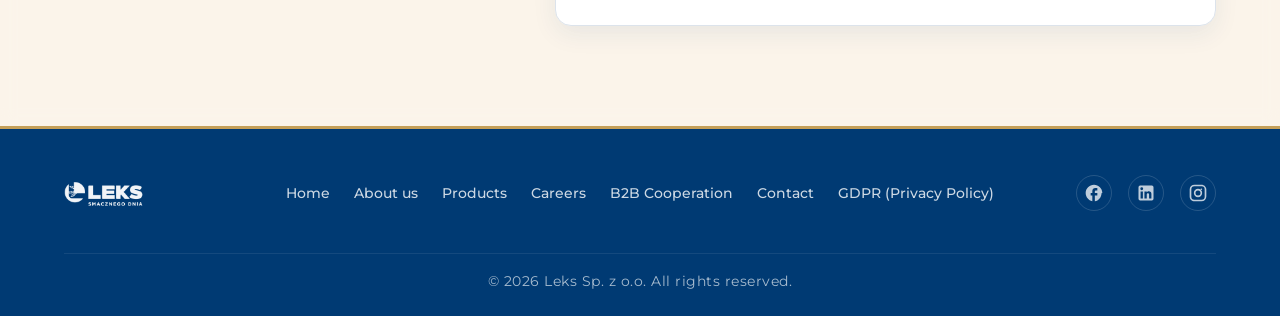
==== commit 83ac7597: "fix(forms): route B2B form submissions directly to b2b@leks.com.pl and general form to biuro@leks.co" ====
--- a/src/index.html
+++ b/src/index.html
@@ -332,6 +332,7 @@
                     <div class="contact-form-panel">
                         <form id="leks-contact-form" class="modern-form">
                             <input type="hidden" name="from_name" value="Strona Leks - Formularz Kontaktowy">
+                            <input type="hidden" name="target_email" value="biuro@leks.com.pl">
                             <input type="checkbox" name="botcheck" class="hidden" style="display:none" tabindex="-1" autocomplete="off">
                             
                             <div class="form-row">
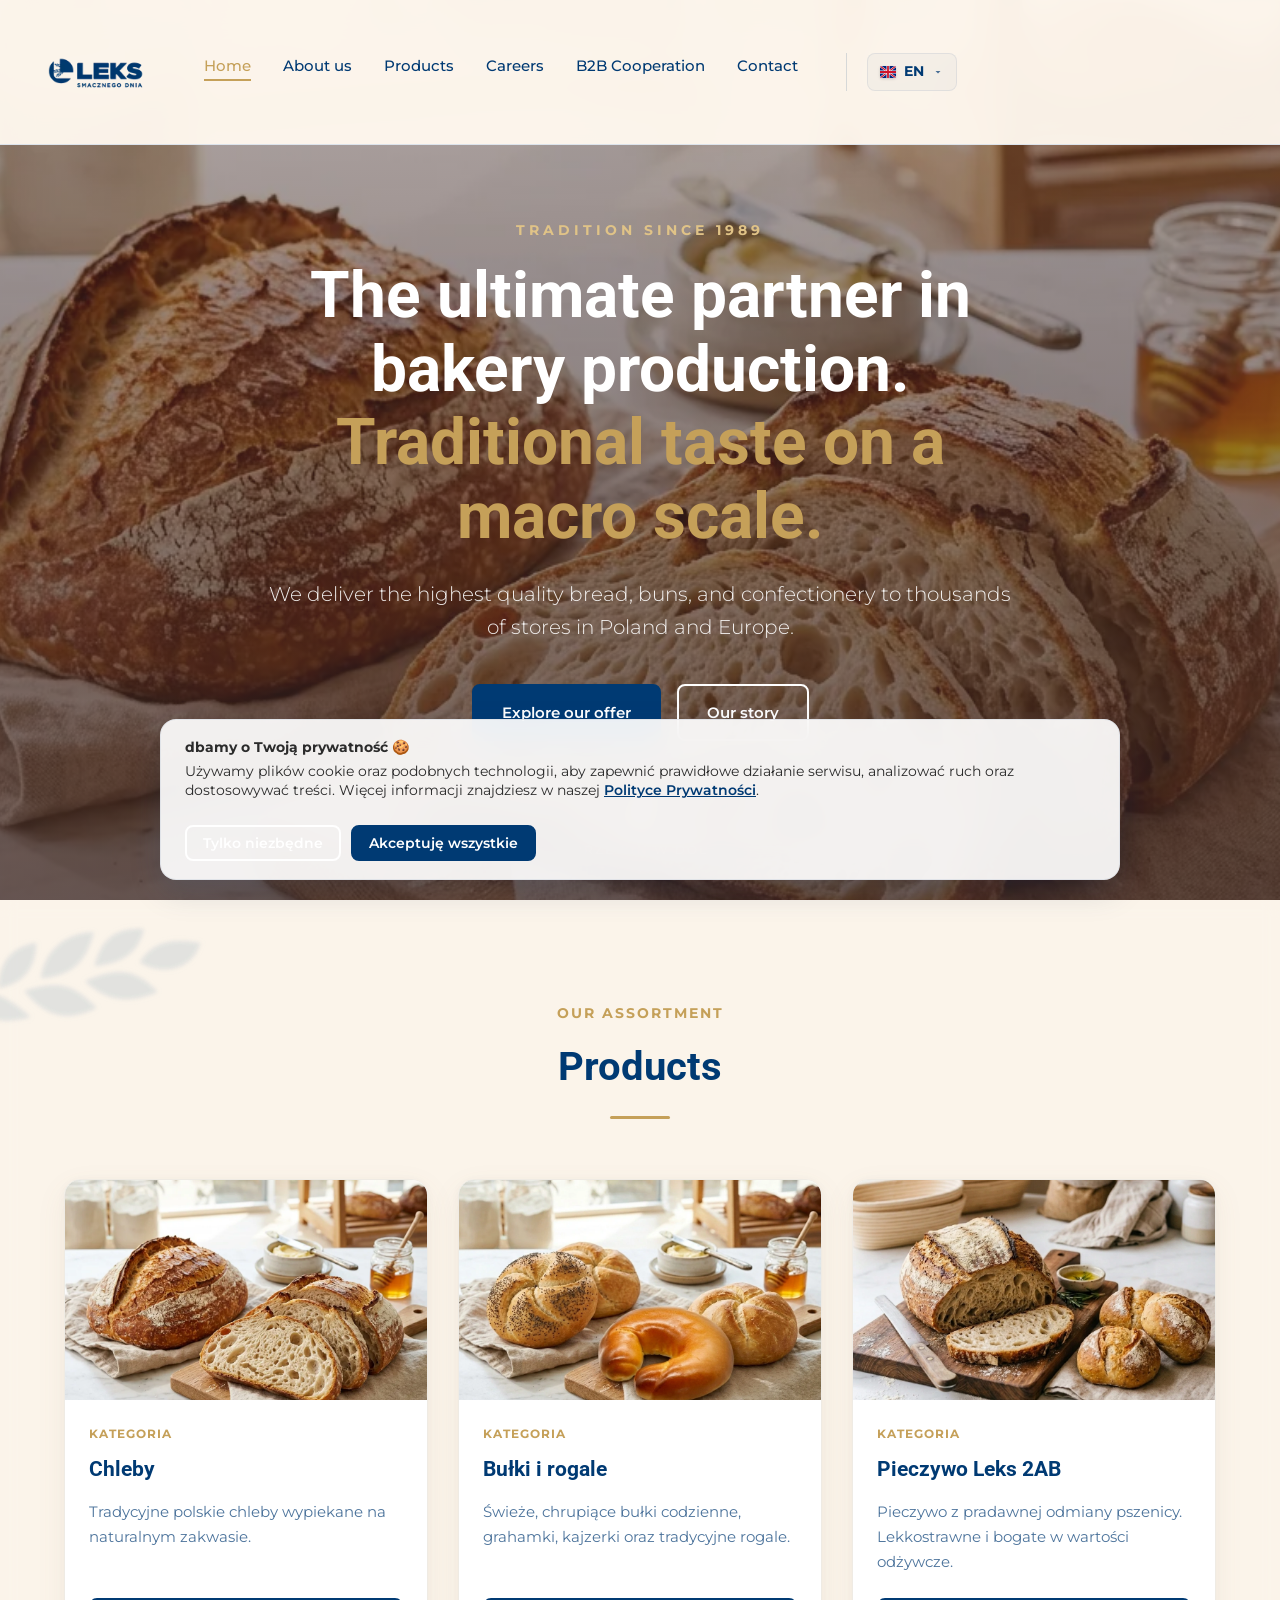
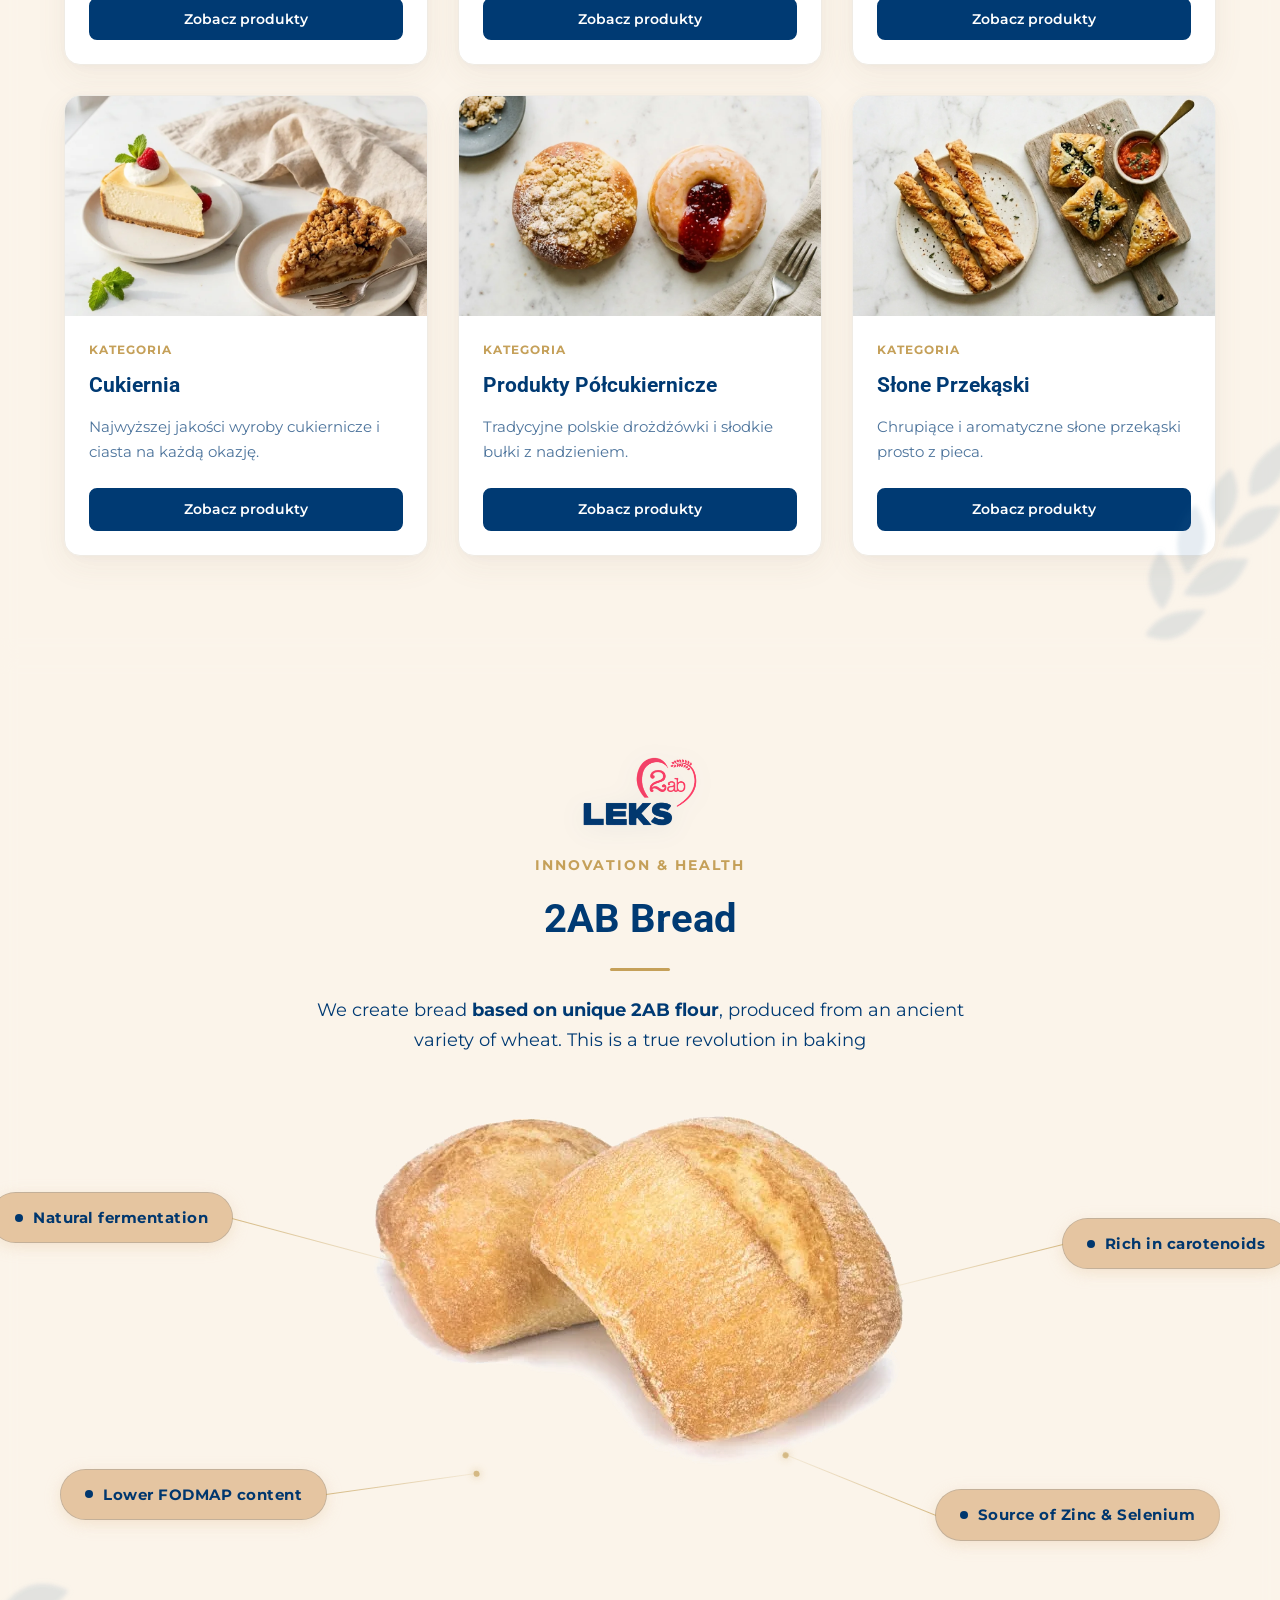
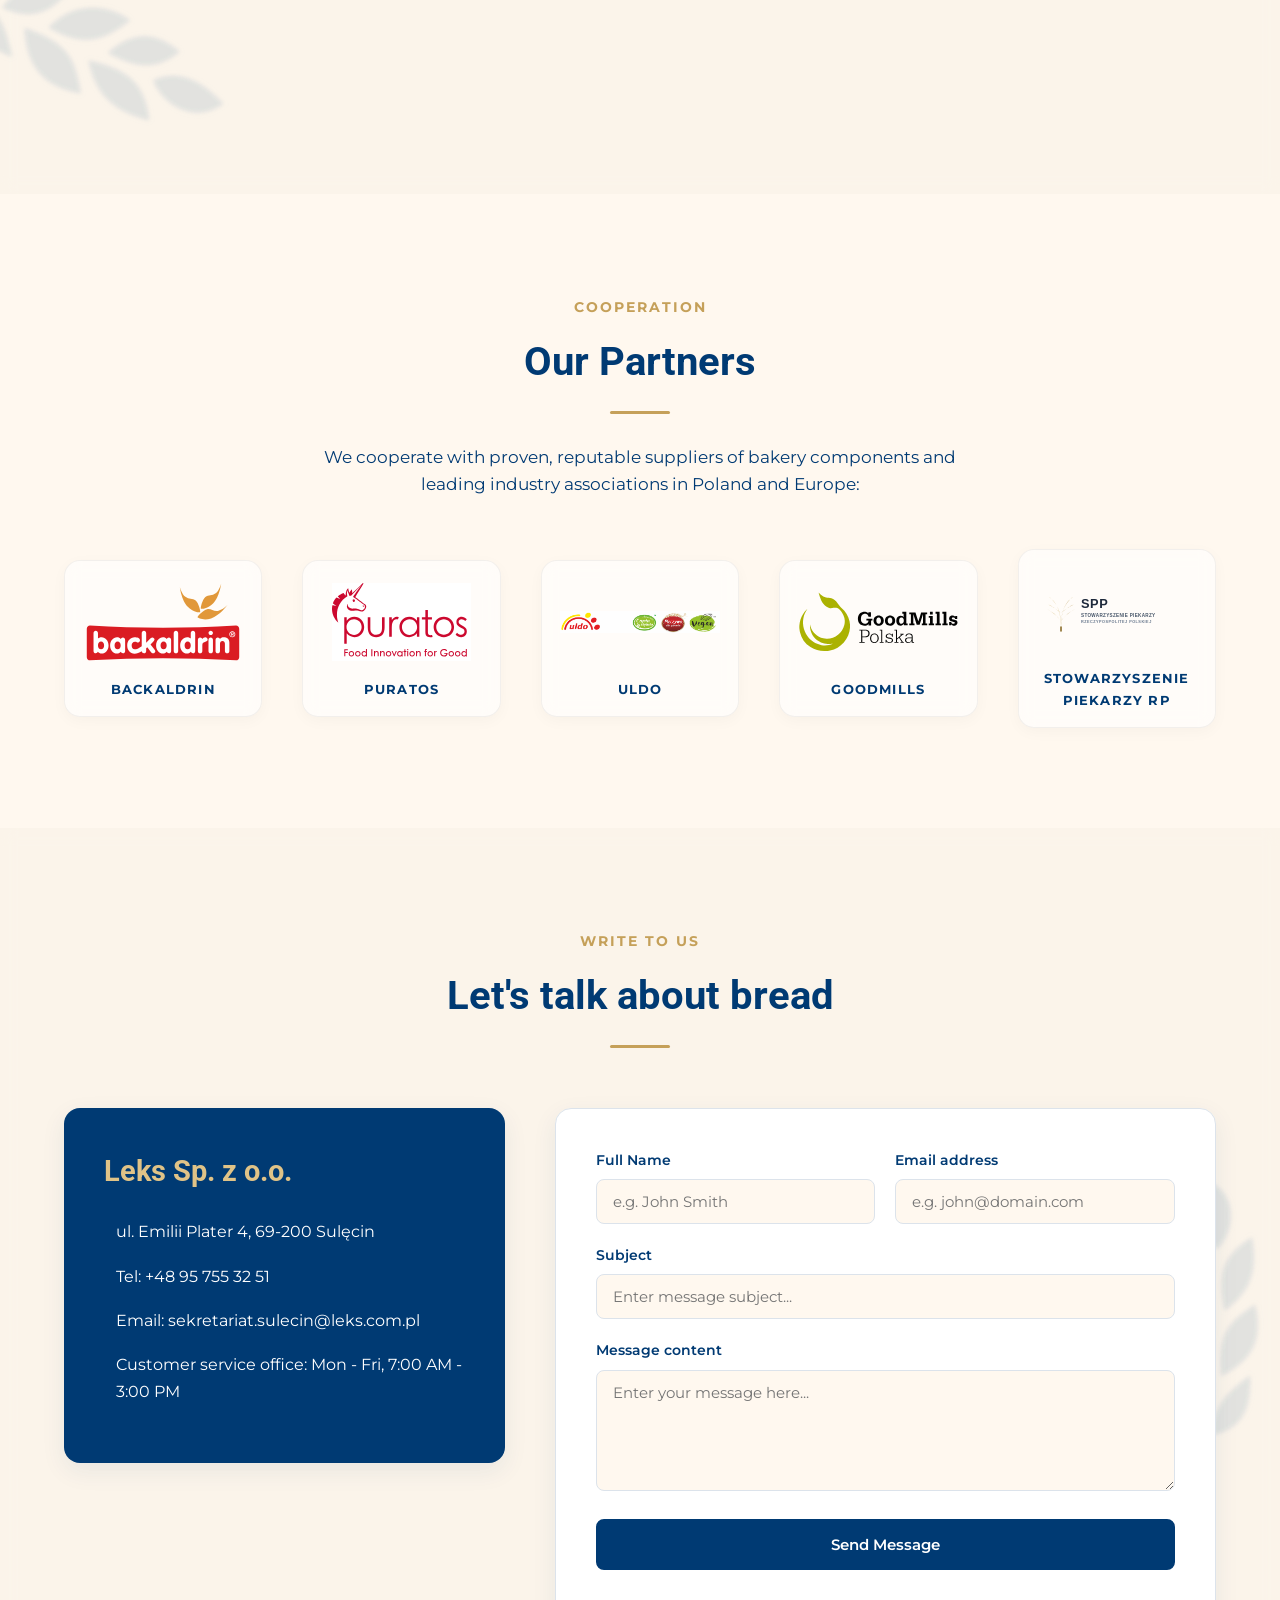
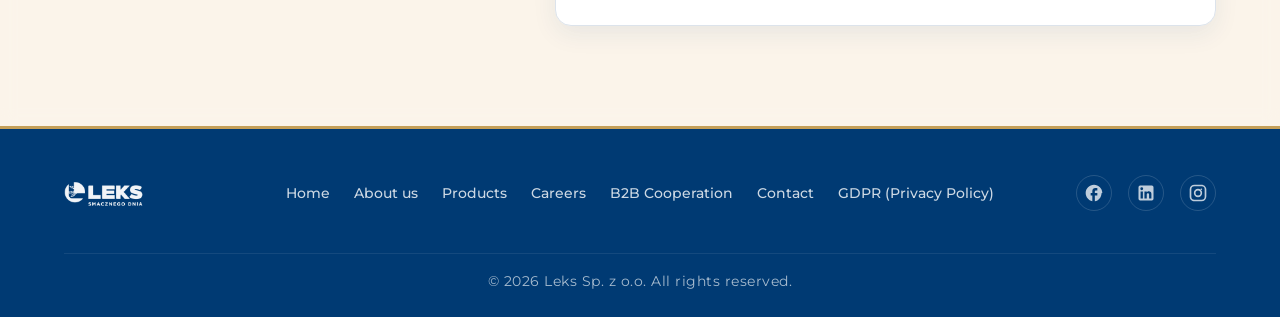
==== commit 31a43d0b: "Aktualizacja danych kontaktowych: telefon 95 755 32 51, godziny 7:00-15:00, email sekretariat.suleci" ====
--- a/src/index.html
+++ b/src/index.html
@@ -34,8 +34,8 @@
       "logo": "https://leks.com.pl/img/leks_logo_smacznego.webp",
       "image": "https://leks.com.pl/img/kat_chleby.webp",
       "description": "Potężny producent pieczywa, bułek i wyrobów cukierniczych z 35-letnim doświadczeniem w Polsce i Europie.",
-      "telephone": "+48 95 755 24 71",
-      "email": "biuro@leks.com.pl",
+      "telephone": "+48 95 755 32 51",
+      "email": "sekretariat.sulecin@leks.com.pl",
       "address": {
         "@type": "PostalAddress",
         "streetAddress": "ul. DUDKA 9",
@@ -43,7 +43,7 @@
         "postalCode": "69-200",
         "addressCountry": "PL"
       },
-      "openingHours": "Mo-Fr 08:00-16:00"
+      "openingHours": "Mo-Fr 07:00-15:00"
     }
     </script>
 </head>
@@ -276,31 +276,31 @@
                     <div class="partners-grid">
                         <div class="partner-card" data-partner="backaldrin">
                             <div class="partner-logo-wrapper">
-                                <img src="https://leks.com.pl/wp-content/uploads/RZ_backaldrin_Logo_cmyk_Logoform-360x360.jpg" alt="backaldrin" class="partner-logo-img" loading="lazy" decoding="async">
+                                <img src="img/partner_backaldrin.svg" alt="backaldrin" class="partner-logo-img" loading="lazy" decoding="async">
                             </div>
                             <span class="partner-name">backaldrin</span>
                         </div>
                         <div class="partner-card" data-partner="puratos">
                             <div class="partner-logo-wrapper">
-                                <img src="https://leks.com.pl/wp-content/uploads/PURATOS_PL_S_RGB-420x203.png" alt="Puratos" class="partner-logo-img" loading="lazy" decoding="async">
+                                <img src="img/partner_puratos.svg" alt="Puratos" class="partner-logo-img" loading="lazy" decoding="async">
                             </div>
                             <span class="partner-name">Puratos</span>
                         </div>
                         <div class="partner-card" data-partner="uldo">
                             <div class="partner-logo-wrapper">
-                                <img src="https://leks.com.pl/wp-content/uploads/ULDO-Polska_logo-361x360.jpg" alt="ULDO" class="partner-logo-img" loading="lazy" decoding="async">
+                                <img src="img/partner_uldo.png" alt="ULDO" class="partner-logo-img" loading="lazy" decoding="async">
                             </div>
                             <span class="partner-name">ULDO</span>
                         </div>
                         <div class="partner-card" data-partner="goodmills">
                             <div class="partner-logo-wrapper">
-                                <img src="https://leks.com.pl/wp-content/uploads/GMI-Logo-40-KB-420x157.jpg" alt="GoodMills" class="partner-logo-img" loading="lazy" decoding="async">
+                                <img src="img/partner_goodmills.svg" alt="GoodMills" class="partner-logo-img" loading="lazy" decoding="async">
                             </div>
                             <span class="partner-name">GoodMills</span>
                         </div>
                         <div class="partner-card" data-partner="spp">
                             <div class="partner-logo-wrapper">
-                                <img src="https://leks.com.pl/wp-content/uploads/SPP_logotyp_RGB-322x360.jpg" alt="Stowarzyszenie Piekarzy RP" class="partner-logo-img" loading="lazy" decoding="async">
+                                <img src="img/partner_spp.svg" alt="Stowarzyszenie Piekarzy RP" class="partner-logo-img" loading="lazy" decoding="async">
                             </div>
                             <span class="partner-name">Stowarzyszenie Piekarzy RP</span>
                         </div>
@@ -324,15 +324,15 @@
                     <div class="contact-info-panel">
                         <h3>Leks Sp. z o.o.</h3>
                         <p class="contact-address"><span class="icon-pin"></span> ul. Emilii Plater 4, 69-200 Sulęcin</p>
-                        <p class="contact-phone"><span class="icon-phone"></span> Tel: +48 95 755 24 55</p>
-                        <p class="contact-email"><span class="icon-email"></span> Email: biuro@leks.com.pl</p>
-                        <p class="contact-hours"><span class="icon-clock"></span> <span data-i18n="contact.hours">Biuro obsługi klienta: Pn - Pt, 8:00 - 16:00</span></p>
+                        <p class="contact-phone"><span class="icon-phone"></span> Tel: +48 95 755 32 51</p>
+                        <p class="contact-email"><span class="icon-email"></span> Email: sekretariat.sulecin@leks.com.pl</p>
+                        <p class="contact-hours"><span class="icon-clock"></span> <span data-i18n="contact.hours">Biuro obsługi klienta: Pn - Pt, 7:00 - 15:00</span></p>
                     </div>
                     
                     <div class="contact-form-panel">
                         <form id="leks-contact-form" class="modern-form">
                             <input type="hidden" name="from_name" value="Strona Leks - Formularz Kontaktowy">
-                            <input type="hidden" name="target_email" value="biuro@leks.com.pl">
+                            <input type="hidden" name="target_email" value="sekretariat.sulecin@leks.com.pl">
                             <input type="checkbox" name="botcheck" class="hidden" style="display:none" tabindex="-1" autocomplete="off">
                             
                             <div class="form-row">
--- a/src/css/style.css
+++ b/src/css/style.css
@@ -950,67 +950,15 @@
 }
 
 /* Responsywność dla osi czasu w timeline */
-@media (max-width: 992px) {
+@media (min-width: 769px) and (max-width: 992px) {
     .timeline-navigation {
-        margin: 140px 0 280px;
+        margin: 160px 0 280px;
         padding: 0 20px;
     }
-
+    
     .timeline-mascot-container {
         width: 90px;
         height: 100px;
-        margin-bottom: 8px;
-        position: relative; /* Wracamy do normalnego przepływu na mobile */
-        left: auto;
-        top: auto;
-        display: flex;
-        justify-content: center;
-        margin-top: 20px;
-    }
-    
-    .timeline-mascot-img {
-        max-height: 100px;
-        max-width: 160px; /* Delikatnie mniejszy rozmiar na telefonach */
-    }
-
-    .timeline-navigation {
-        justify-content: flex-start;
-        gap: 80px;
-        overflow-x: auto;
-        overflow-y: visible;
-        height: 360px; /* Kompaktowa wysokość dla osi czasu */
-        padding: 60px 180px 280px; /* Przeniesiona przestrzeń pod oś dla kafelka */
-        scrollbar-width: none; /* Ukrycie suwaka dla Firefox */
-        margin-top: 40px;
-        margin-bottom: 20px;
-        width: 100%;
-        position: relative;
-    }
-    
-    .timeline-navigation::-webkit-scrollbar {
-        display: none; /* Ukrycie suwaka dla Chrome/Safari */
-    }
-    
-    .timeline-navigation::before {
-        width: 800px; /* Sztywna szerokość linii postępu, aby rozciągała się poza ekran */
-        min-width: 800px;
-        left: 180px; /* Dopasowane do padding-left */
-        right: auto;
-    }
-    
-    .timeline-year-btn {
-        flex-shrink: 0; /* Zapobiega ściskaniu przycisków na komórce */
-    }
-    
-    .timeline-content-card {
-        width: 280px; /* Węższa karta na telefony */
-        padding: 18px;
-        top: 50px;
-        transform: translate(-50%, 15px);
-    }
-    
-    .timeline-content-card.active {
-        transform: translate(-50%, 0);
     }
 }
 
@@ -1992,7 +1940,7 @@
     justify-content: center;
     align-items: center;
     flex-wrap: wrap;
-    gap: 40px 60px;
+    gap: 30px 40px;
     margin-top: 20px;
 }
 
@@ -2001,22 +1949,29 @@
     flex-direction: column;
     align-items: center;
     justify-content: center;
-    width: calc(20% - 48px);
-    min-width: 160px;
+    width: calc(20% - 32px);
+    min-width: 150px;
     max-width: 220px;
     text-align: center;
+    padding: 16px 12px;
+    background: rgba(255, 255, 255, 0.6);
+    border: 1px solid rgba(0, 0, 0, 0.05);
+    border-radius: var(--radius-lg, 16px);
+    box-shadow: 0 4px 15px rgba(0, 0, 0, 0.03);
+    backdrop-filter: blur(8px);
+    -webkit-backdrop-filter: blur(8px);
     transition: var(--transition-smooth);
     cursor: pointer;
 }
 
 .partner-logo-wrapper {
     width: 100%;
-    height: 120px;
+    height: 90px;
     display: flex;
     align-items: center;
     justify-content: center;
     background: transparent;
-    padding: 10px;
+    padding: 6px;
     transition: var(--transition-fast);
     position: relative;
 }
@@ -2024,73 +1979,93 @@
 .partner-logo-img {
     max-width: 100%;
     max-height: 100%;
+    height: auto;
+    width: auto;
     object-fit: contain;
-    mix-blend-mode: multiply; /* Dynamically hides white backgrounds on warm beige page background */
-    filter: grayscale(1) opacity(0.5); /* Neutral grey look for modern aesthetic */
+    filter: none;
+    opacity: 1;
     transition: var(--transition-smooth);
     transform: translate3d(0, 0, 0);
 }
 
 .partner-name {
-    margin-top: 14px;
-    font-size: 0.85rem;
+    margin-top: 12px;
+    font-size: 0.82rem;
     font-weight: 700;
-    color: var(--color-text-muted);
+    color: var(--color-text);
     text-transform: uppercase;
-    letter-spacing: 1.5px;
-    opacity: 0;
-    transform: translateY(10px);
+    letter-spacing: 1.2px;
+    opacity: 1;
+    transform: translateY(0);
     transition: var(--transition-smooth);
-}
-
-/* Hover effects for premium feeling */
-.partner-card:hover {
-    transform: translateY(-5px);
-}
-
-.partner-card:hover .partner-logo-img {
-    filter: grayscale(0) opacity(1);
-    transform: scale(1.08);
-}
-
-.partner-card:hover .partner-name {
-    opacity: 0.9;
-    color: var(--color-primary);
-    transform: translateY(0);
-}
-
-/* Responsive adjustments */
+    word-break: break-word;
+}
+
+/* Hover effects for desktop */
+@media (hover: hover) {
+    .partner-card:hover {
+        transform: translateY(-6px);
+        background: #ffffff;
+        border-color: rgba(212, 175, 55, 0.4);
+        box-shadow: 0 12px 28px rgba(0, 0, 0, 0.08);
+    }
+    .partner-card:hover .partner-logo-img {
+        transform: scale(1.06);
+    }
+    .partner-card:hover .partner-name {
+        color: var(--color-primary);
+    }
+}
+
+/* Responsive adjustments for mobile devices */
 @media (max-width: 992px) {
     .partners-grid {
-        gap: 30px 40px;
+        gap: 20px 24px;
     }
     .partner-card {
-        width: calc(33.33% - 27px);
-        min-width: 150px;
+        width: calc(33.33% - 16px);
+        min-width: 140px;
+        padding: 14px 10px;
     }
     .partner-logo-wrapper {
-        height: 100px;
+        height: 80px;
+    }
+    .partner-logo-img {
+        filter: grayscale(0) opacity(1);
     }
     .partner-name {
-        opacity: 0.7;
-        transform: translateY(0);
+        opacity: 0.9;
+        font-size: 0.78rem;
     }
 }
 
 @media (max-width: 576px) {
     .partners-intro {
         font-size: 0.95rem;
-        margin-bottom: 30px;
+        margin-bottom: 24px;
     }
     .partners-grid {
-        gap: 20px 30px;
+        gap: 14px 14px;
     }
     .partner-card {
-        width: calc(50% - 15px);
-        min-width: 130px;
+        width: calc(50% - 7px);
+        min-width: 120px;
+        padding: 12px 8px;
+        border-radius: 12px;
     }
     .partner-logo-wrapper {
-        height: 80px;
+        height: 65px;
+        padding: 4px;
+    }
+    .partner-logo-img {
+        max-height: 55px;
+        filter: grayscale(0) opacity(1);
+    }
+    .partner-name {
+        margin-top: 8px;
+        font-size: 0.72rem;
+        letter-spacing: 0.8px;
+        opacity: 1;
     }
 }
 
@@ -2322,6 +2297,103 @@
     .footer-social-copyright {
         align-items: center;
     }
+}
+
+/* ==============================================================================
+   UNIVERSAL MODAL SYSTEM (REKRUTACJA & RODO & B2B)
+   ============================================================================== */
+.modal-backdrop {
+    position: fixed;
+    top: 0;
+    left: 0;
+    width: 100vw;
+    height: 100vh;
+    background-color: rgba(15, 23, 42, 0.7);
+    backdrop-filter: blur(8px);
+    -webkit-backdrop-filter: blur(8px);
+    z-index: 100000;
+    display: flex;
+    align-items: center;
+    justify-content: center;
+    padding: 20px;
+    opacity: 1;
+    transition: opacity 0.3s ease, visibility 0.3s ease;
+    overflow-y: auto;
+}
+
+.modal-card {
+    background: #ffffff;
+    border-radius: var(--radius-xl, 20px);
+    box-shadow: 0 25px 50px -12px rgba(0, 0, 0, 0.25);
+    width: 100%;
+    max-width: 650px;
+    position: relative;
+    overflow: hidden;
+    animation: modalScaleIn 0.3s cubic-bezier(0.16, 1, 0.3, 1);
+    border: 1px solid rgba(255, 255, 255, 0.2);
+}
+
+@keyframes modalScaleIn {
+    from {
+        opacity: 0;
+        transform: scale(0.92) translateY(15px);
+    }
+    to {
+        opacity: 1;
+        transform: scale(1) translateY(0);
+    }
+}
+
+.modal-close-btn {
+    position: absolute;
+    top: 20px;
+    right: 20px;
+    width: 36px;
+    height: 36px;
+    background: #f1f5f9;
+    border: none;
+    border-radius: 50%;
+    font-size: 1.5rem;
+    line-height: 1;
+    color: #64748b;
+    cursor: pointer;
+    display: flex;
+    align-items: center;
+    justify-content: center;
+    transition: all 0.2s ease;
+    z-index: 10;
+}
+
+.modal-close-btn:hover {
+    background: #e2e8f0;
+    color: #0f172a;
+    transform: rotate(90deg);
+}
+
+.modal-badge {
+    display: inline-block;
+    padding: 4px 12px;
+    background: rgba(197, 160, 89, 0.15);
+    color: var(--color-accent, #c5a059);
+    font-size: 0.75rem;
+    font-weight: 700;
+    text-transform: uppercase;
+    letter-spacing: 1.2px;
+    border-radius: 20px;
+    margin-bottom: 12px;
+}
+
+.modal-title {
+    font-family: var(--font-serif);
+    font-size: 1.6rem;
+    color: var(--color-primary, #003a73);
+    margin: 0 0 6px;
+}
+
+.modal-divider {
+    height: 1px;
+    background: linear-gradient(to right, rgba(197, 160, 89, 0.4), transparent);
+    margin: 16px 0 20px;
 }
 
 /* ==============================================================================
@@ -4129,7 +4201,7 @@
     }
 
     #timeline-section {
-        padding: 60px 0;
+        padding: 40px 0;
         overflow: hidden !important;
     }
 
@@ -4143,37 +4215,43 @@
         flex-direction: column;
         align-items: flex-start;
         position: relative;
-        padding: 70px 0 30px 80px; /* Space on left for vertical spine & mascot */
-        margin: 0 !important;
-        gap: 24px;
+        padding: 40px 0 260px 0;
+        margin: 0 0 30px 0 !important;
+        gap: 60px;
+        width: 100%;
         max-width: 100%;
-        width: 100%;
         overflow: visible !important;
-    }
-
-    /* Vertical line running down */
+        height: auto !important;
+        box-sizing: border-box;
+    }
+
+    /* Vertical line running down on the left side */
     .timeline-navigation::before {
         content: '';
         position: absolute;
-        top: 70px;
-        bottom: 30px;
-        left: 32px;
+        top: 40px;
+        bottom: 270px;
+        left: 42px;
         right: auto;
         width: 4px;
         height: auto;
-        background: rgba(0, 58, 115, 0.18);
+        min-width: 0 !important;
+        background: linear-gradient(to bottom, var(--color-primary) var(--timeline-progress, 0%), rgba(0, 58, 115, 0.18) var(--timeline-progress, 0%));
         border-radius: 2px;
+        transform: none !important;
+        z-index: 1;
+        transition: background 0.4s ease;
     }
 
     .timeline-year-btn {
         position: relative;
-        z-index: 2;
+        z-index: 3;
         width: auto;
-        min-width: 84px;
-        height: 42px;
-        padding: 0 18px;
-        border-radius: 22px;
-        font-size: 0.95rem;
+        min-width: 68px;
+        height: 36px;
+        padding: 0 12px;
+        border-radius: 18px;
+        font-size: 0.92rem;
         font-weight: 700;
         display: inline-flex;
         align-items: center;
@@ -4181,8 +4259,13 @@
         background: #FFFFFF;
         color: var(--color-primary);
         border: 2px solid var(--color-accent);
-        box-shadow: 0 4px 12px rgba(0, 58, 115, 0.08);
+        box-shadow: 0 4px 12px rgba(0, 58, 115, 0.1);
         transition: all 0.3s ease;
+        margin-left: 8px;
+    }
+
+    .timeline-year-btn::before {
+        display: none !important;
     }
 
     .timeline-year-btn.active {
@@ -4190,48 +4273,90 @@
         color: #FFFFFF;
         border-color: var(--color-accent);
         transform: scale(1.08);
-        box-shadow: 0 6px 16px rgba(197, 160, 89, 0.3);
-    }
-
-    /* Mascot Kłos Krzyś on mobile vertical timeline */
+        box-shadow: 0 6px 16px rgba(197, 160, 89, 0.4);
+    }
+
+    /* Mascot Kłos Krzyś placed BETWEEN axis button and text card */
     .timeline-mascot-container {
         position: absolute !important;
-        left: 32px !important;
-        top: 60px;
-        transform: translate(-50%, -100%) !important;
-        margin-bottom: 0 !important;
+        left: 110px !important;
+        top: 0px;
+        transform: translate(-50%, 0) !important;
+        margin: 0 !important;
         z-index: 10;
         pointer-events: none;
-        width: 60px;
+        width: 44px;
+        height: auto !important;
+        display: block !important;
     }
 
     .timeline-mascot-img {
-        width: 58px;
+        width: 44px;
+        max-width: 44px !important;
+        max-height: none !important;
         height: auto;
         display: block;
         margin: 0 auto;
-        filter: drop-shadow(0 4px 8px rgba(0,0,0,0.15));
-    }
-
-    /* Content card under vertical timeline buttons */
+        filter: drop-shadow(0 4px 8px rgba(0,0,0,0.18));
+    }
+
+    /* Floating card positioned to the right of mascot */
     .timeline-content-card {
-        position: relative !important;
-        left: 0 !important;
-        top: 0 !important;
+        position: absolute !important;
+        left: 142px !important;
+        right: 0 !important;
+        top: 0;
         transform: none !important;
-        width: calc(100% + 55px) !important;
-        margin-left: -55px !important;
-        margin-top: 24px !important;
-        padding: 24px 20px;
+        width: calc(100% - 142px) !important;
+        margin: 0 !important;
+        padding: 16px 16px;
         box-sizing: border-box;
-        border-left: 4px solid var(--color-accent);
-        background: #FFFFFF;
-        box-shadow: 0 8px 24px rgba(0, 58, 115, 0.1);
         border-radius: 12px;
+        background-color: rgba(255, 248, 239, 0.98) !important;
+        border: 2px solid var(--color-accent) !important;
+        box-shadow: 0 8px 24px rgba(0, 58, 115, 0.12), 0 0 18px rgba(197, 160, 89, 0.25) !important;
+        z-index: 5;
+        opacity: 0;
+        visibility: hidden;
+        transition: opacity 0.35s ease, transform 0.35s ease, top 0.45s cubic-bezier(0.25, 1, 0.5, 1);
+    }
+
+    .timeline-content-card.active {
+        opacity: 1;
+        visibility: visible;
+    }
+
+    /* Left-pointing arrow on card pointing to mascot & active year button */
+    .timeline-content-card::after {
+        top: 14px !important;
+        left: -10px !important;
+        bottom: auto !important;
+        right: auto !important;
+        transform: none !important;
+        border-width: 8px 10px 8px 0 !important;
+        border-color: transparent var(--color-accent) transparent transparent !important;
     }
 
     .timeline-content-card::before {
-        display: none !important;
+        top: 15px !important;
+        left: -7px !important;
+        bottom: auto !important;
+        right: auto !important;
+        transform: none !important;
+        border-width: 7px 8px 7px 0 !important;
+        border-color: transparent rgba(255, 248, 239, 0.98) transparent transparent !important;
+    }
+
+    .timeline-card-title {
+        font-size: 1.05rem;
+        margin-bottom: 6px;
+        line-height: 1.3;
+    }
+
+    .timeline-card-desc {
+        font-size: 0.86rem;
+        line-height: 1.42;
+        margin: 0;
     }
 }
 
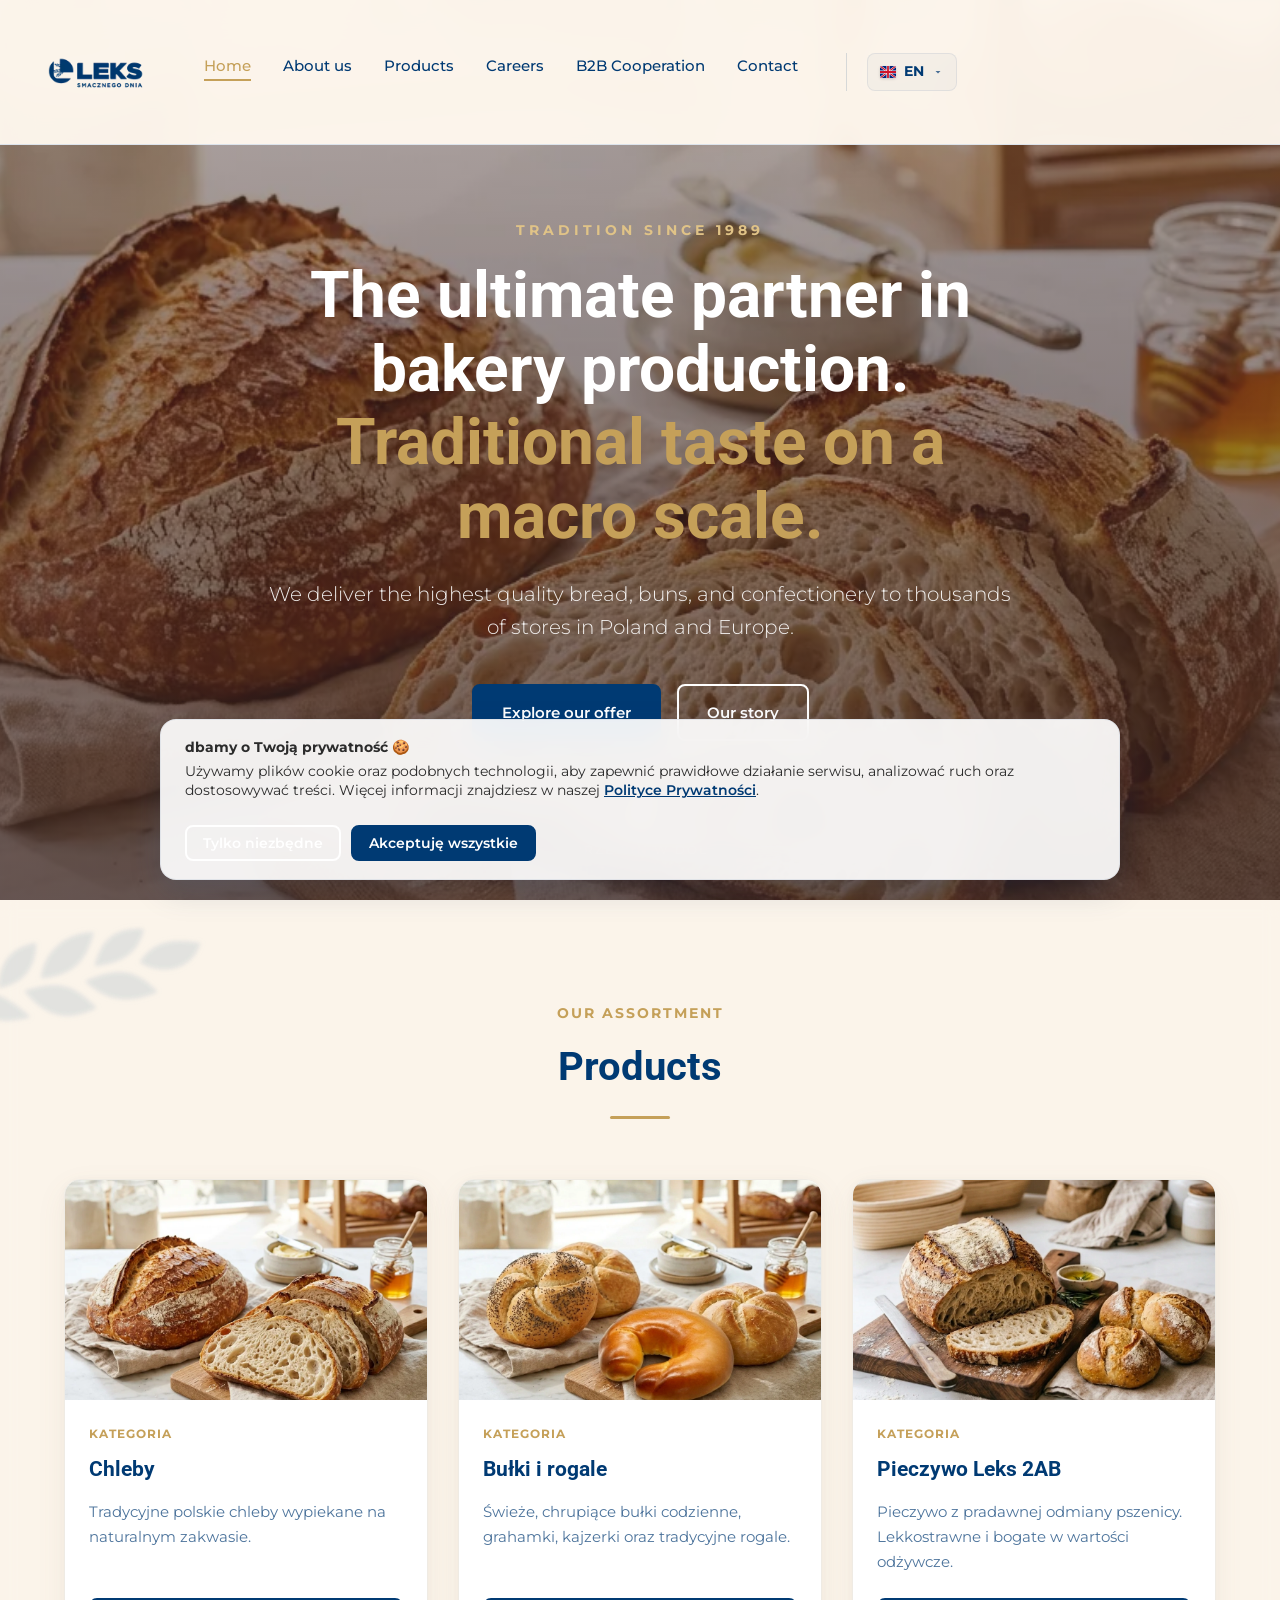
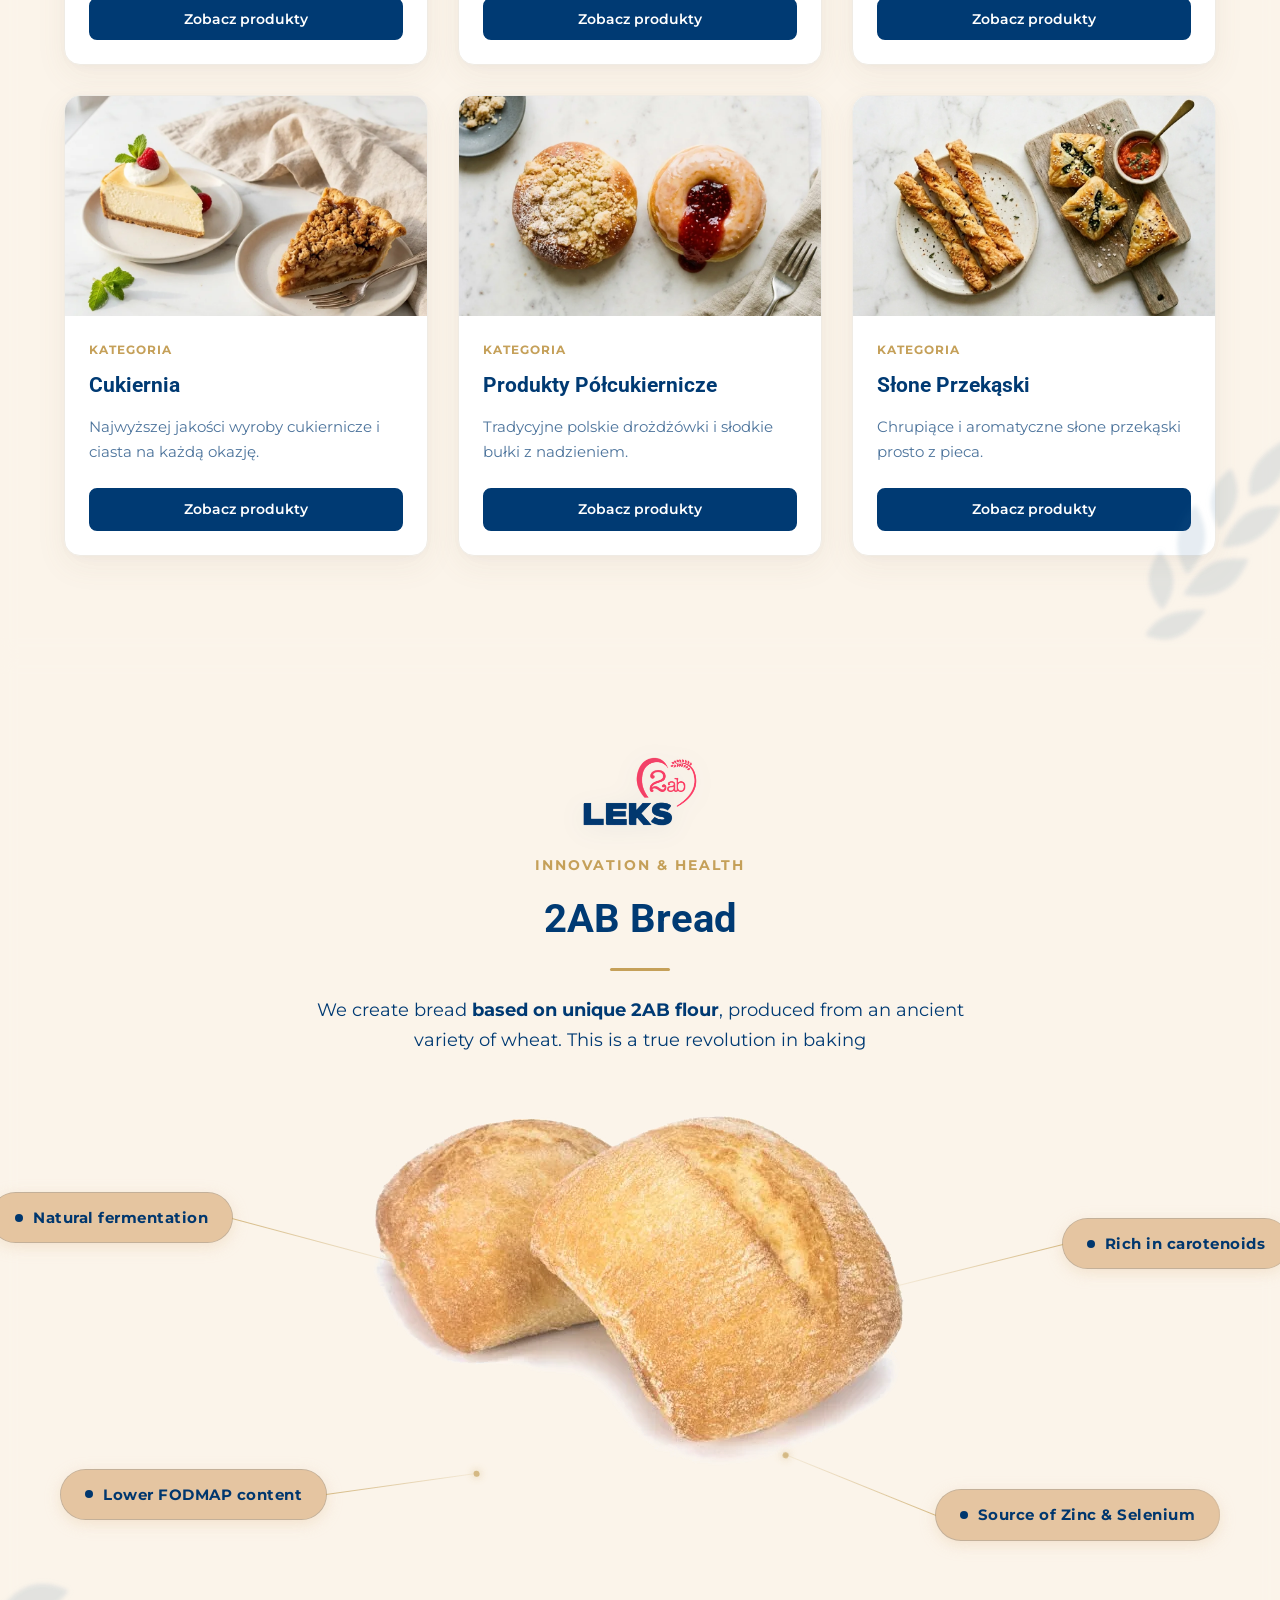
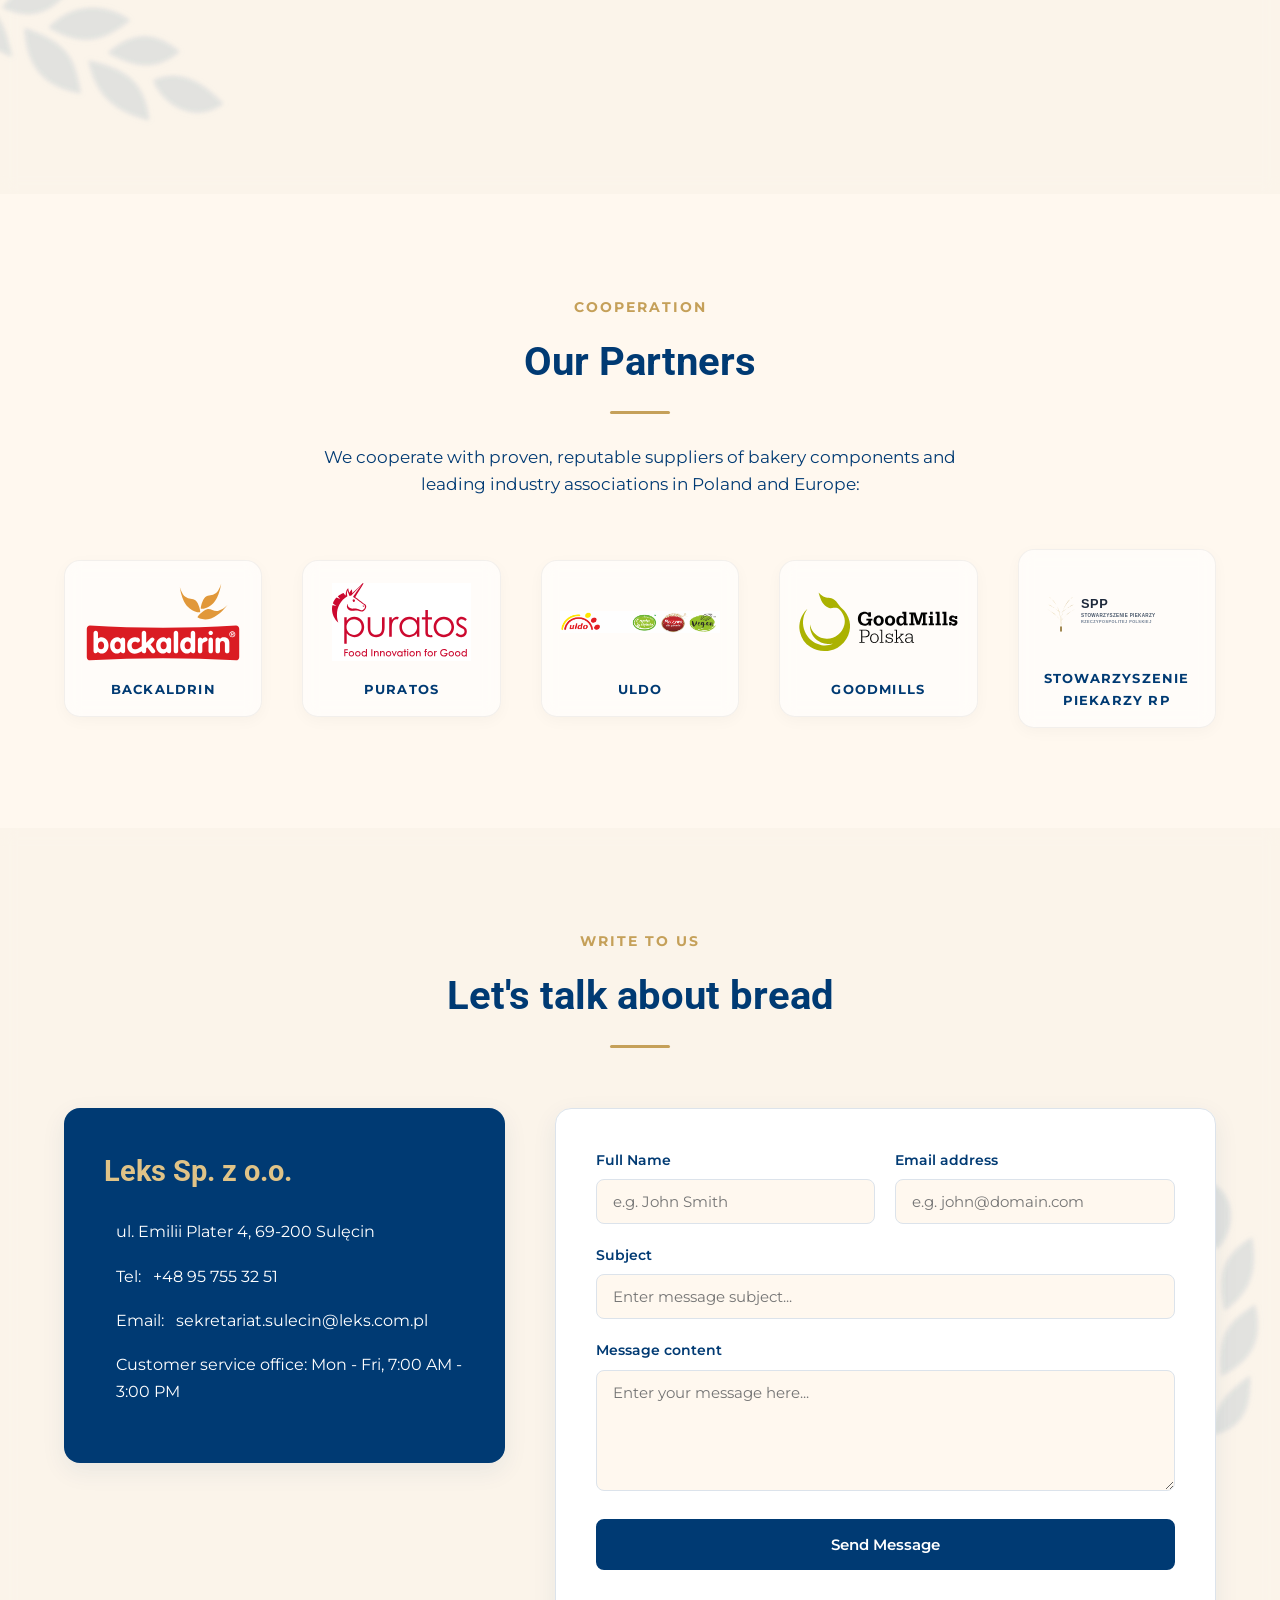
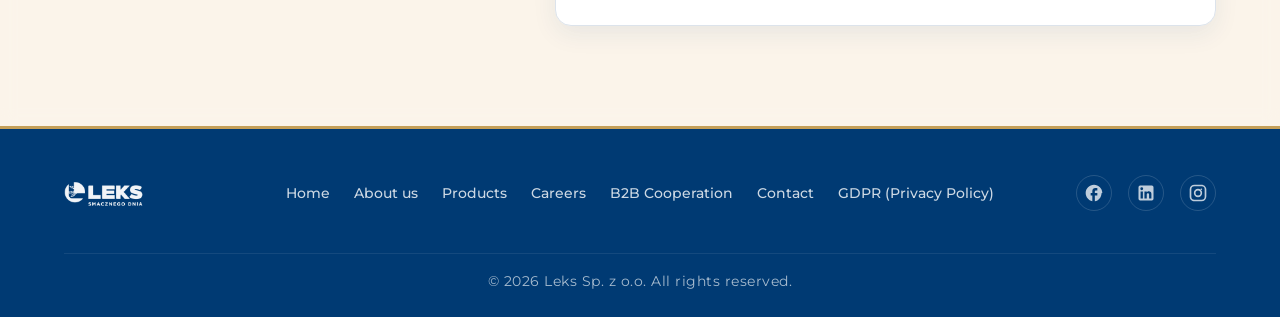
==== commit a265c686: "Ujednolicenie koloru numeru telefonu w sekcji kontaktowej oraz wdrozenie na live" ====
--- a/src/index.html
+++ b/src/index.html
@@ -324,8 +324,8 @@
                     <div class="contact-info-panel">
                         <h3>Leks Sp. z o.o.</h3>
                         <p class="contact-address"><span class="icon-pin"></span> ul. Emilii Plater 4, 69-200 Sulęcin</p>
-                        <p class="contact-phone"><span class="icon-phone"></span> Tel: +48 95 755 32 51</p>
-                        <p class="contact-email"><span class="icon-email"></span> Email: sekretariat.sulecin@leks.com.pl</p>
+                        <p class="contact-phone"><span class="icon-phone"></span> Tel: <a href="tel:+48957553251" style="color: inherit; text-decoration: none;">+48 95 755 32 51</a></p>
+                        <p class="contact-email"><span class="icon-email"></span> Email: <a href="mailto:sekretariat.sulecin@leks.com.pl" style="color: inherit; text-decoration: none;">sekretariat.sulecin@leks.com.pl</a></p>
                         <p class="contact-hours"><span class="icon-clock"></span> <span data-i18n="contact.hours">Biuro obsługi klienta: Pn - Pt, 7:00 - 15:00</span></p>
                     </div>
                     
--- a/src/css/style.css
+++ b/src/css/style.css
@@ -2100,6 +2100,20 @@
     display: flex;
     align-items: center;
     gap: 12px;
+    color: var(--color-white);
+}
+
+.contact-info-panel p a,
+.contact-phone,
+.contact-phone a {
+    color: var(--color-white);
+    text-decoration: none;
+}
+
+.contact-info-panel p a:hover,
+.contact-phone a:hover {
+    color: var(--color-accent-light);
+    text-decoration: underline;
 }
 
 .contact-form-panel {
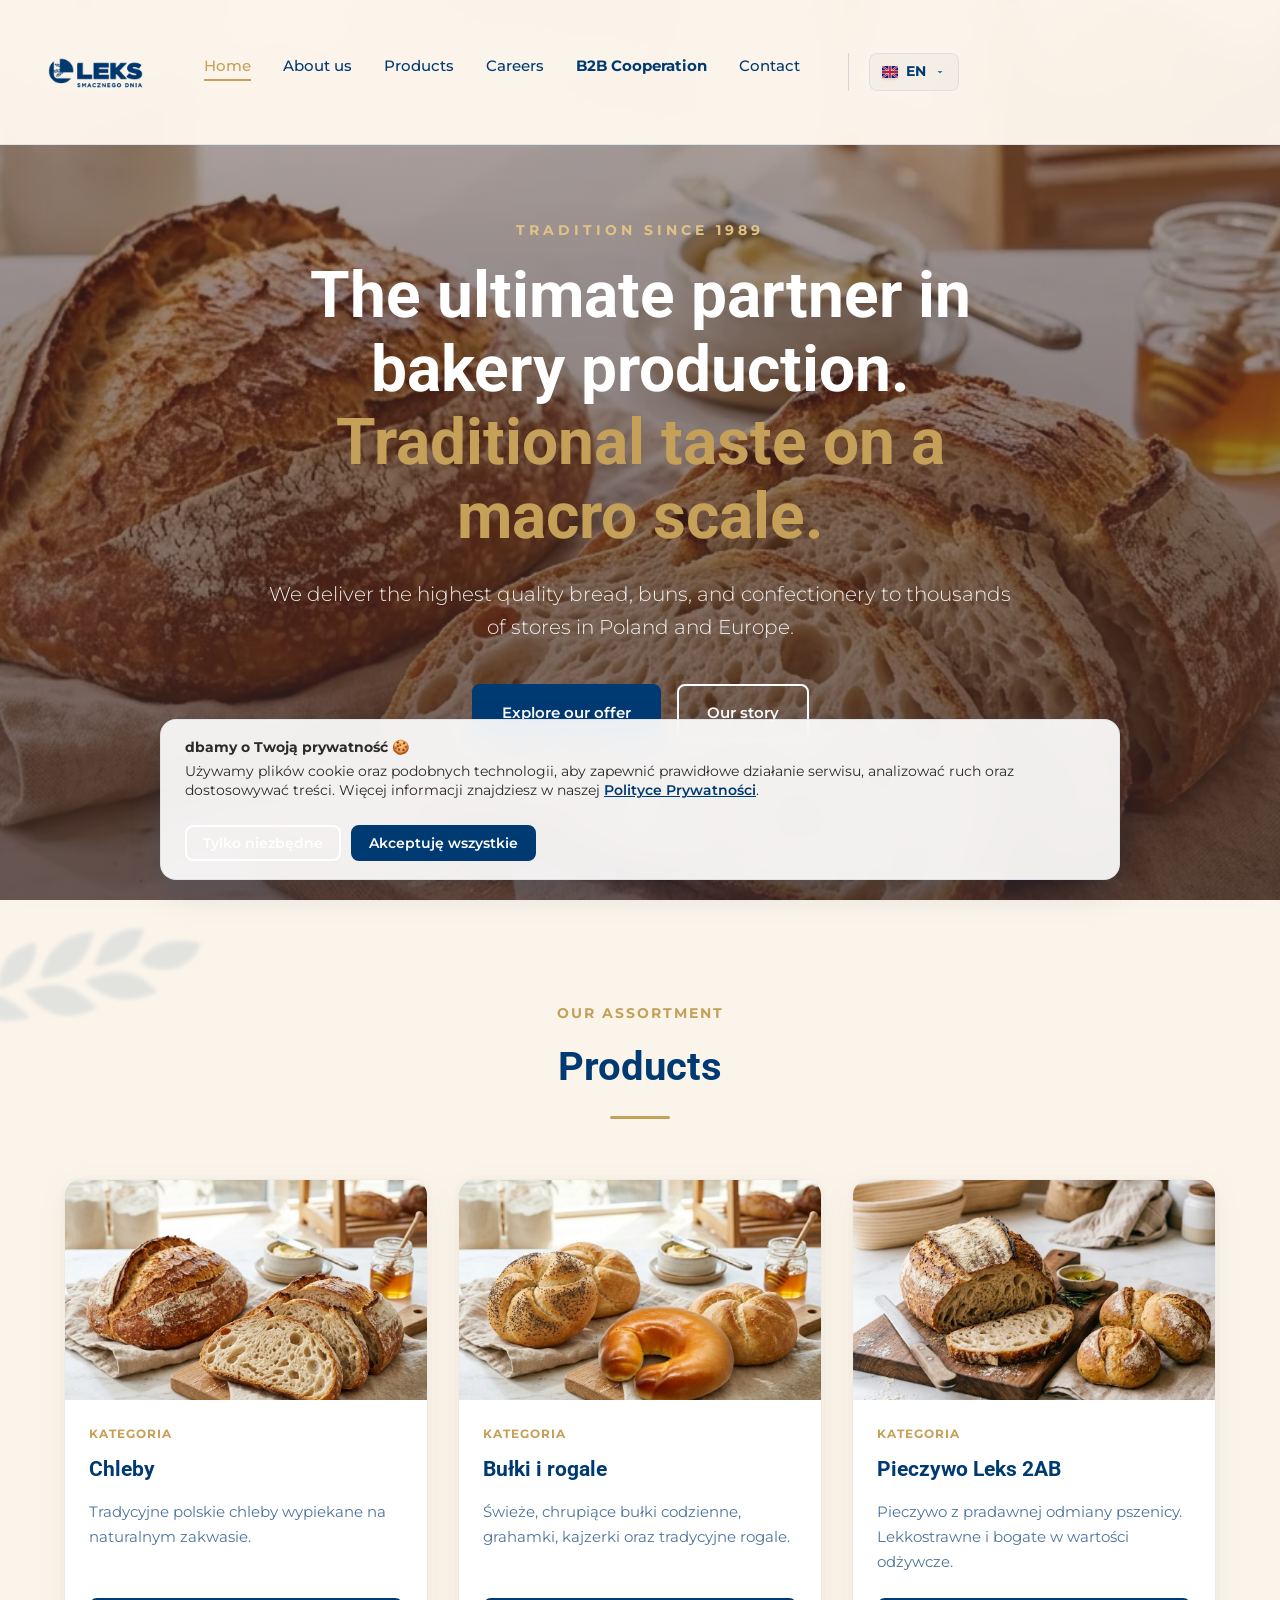
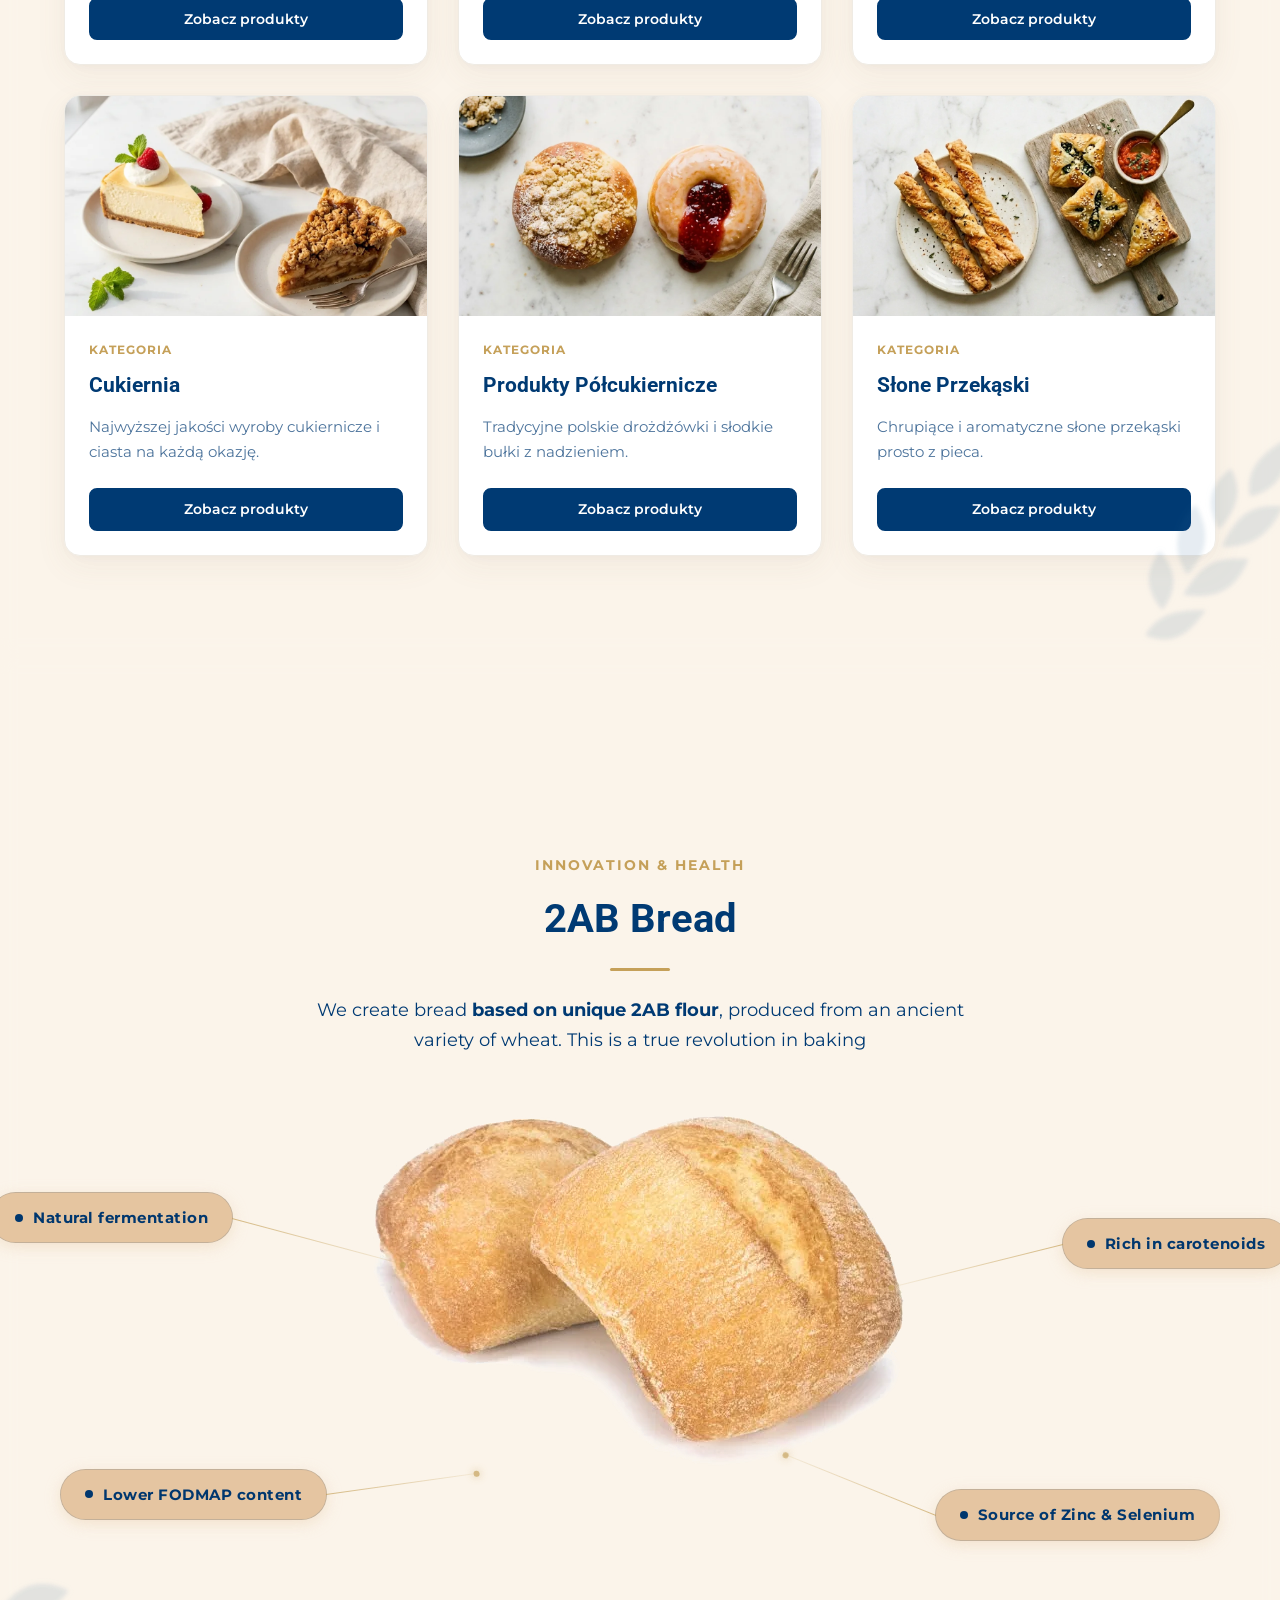
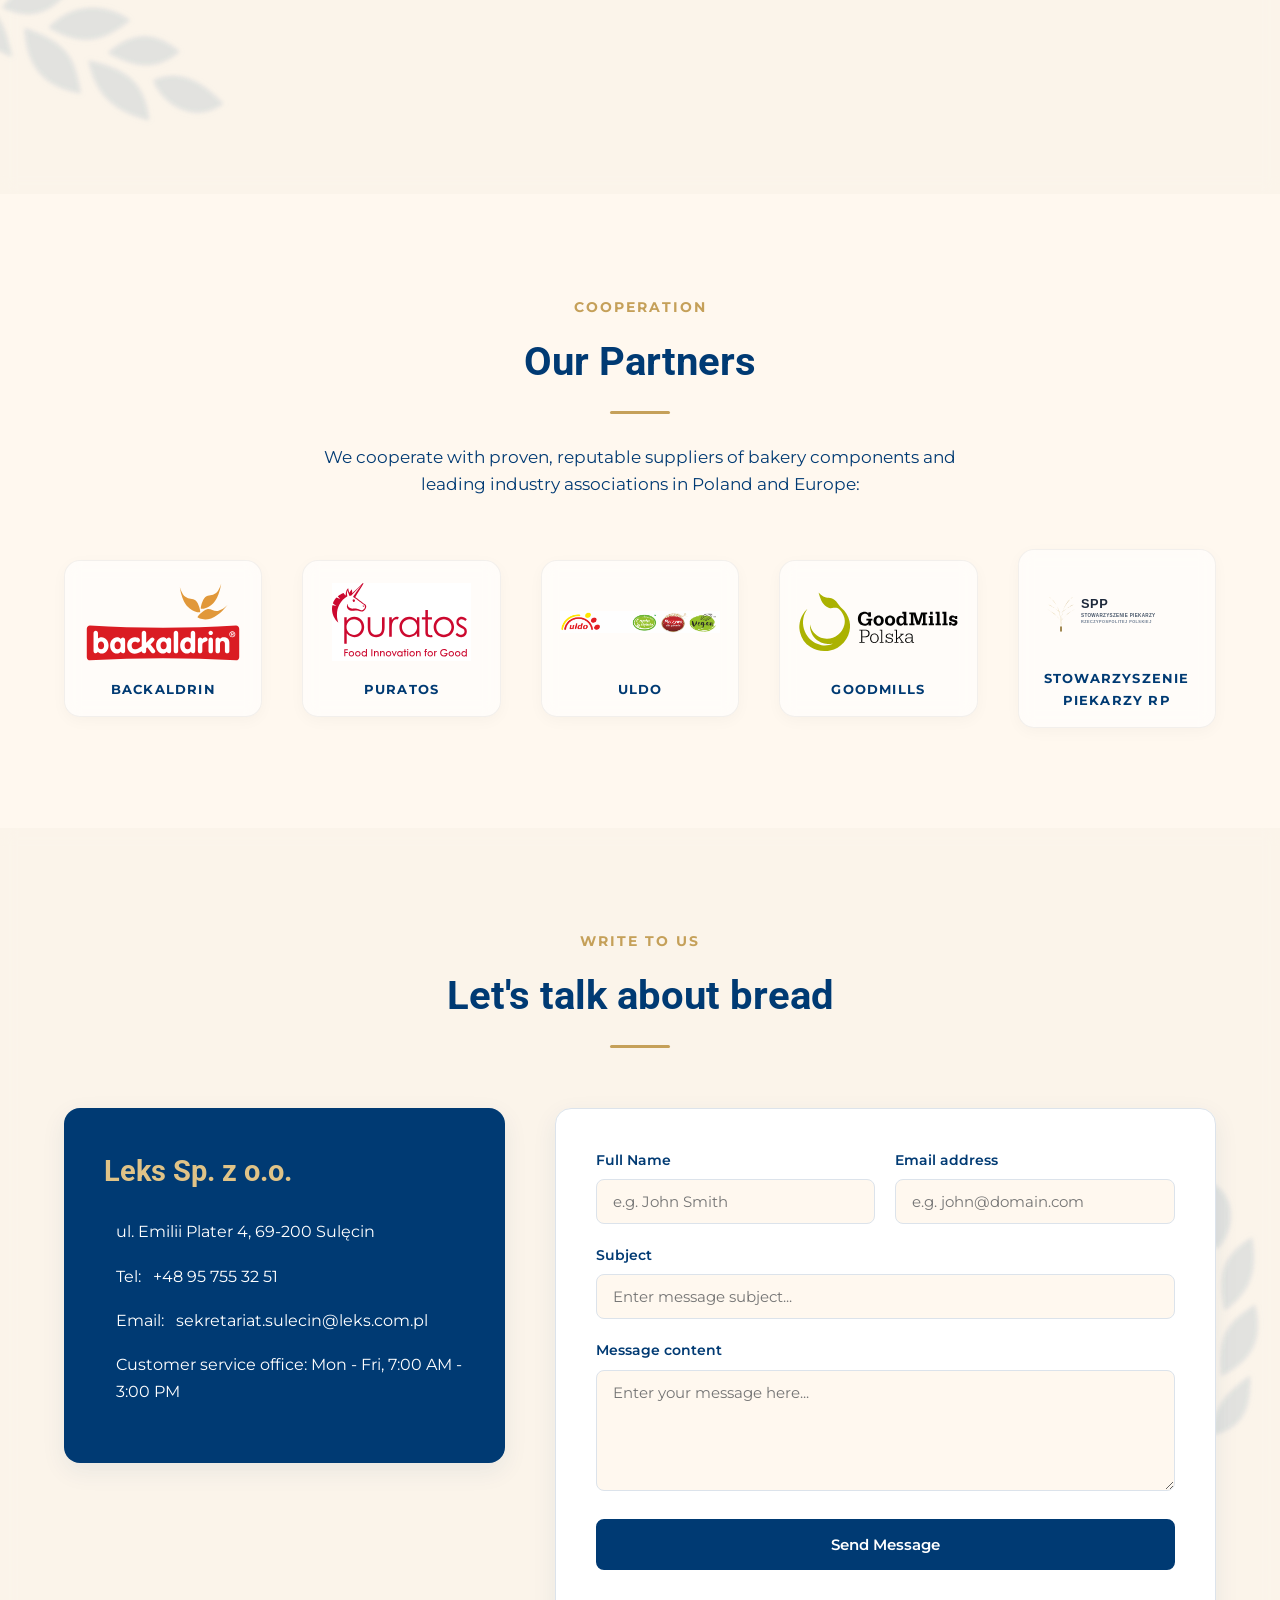
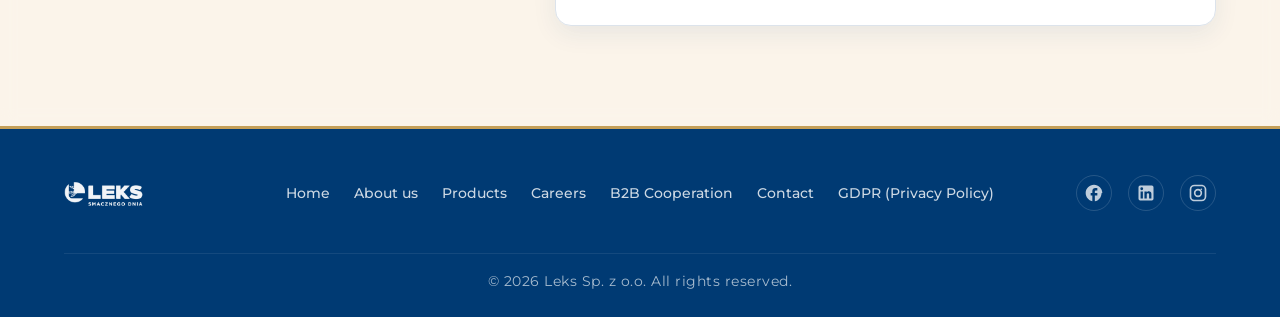
==== commit ed70848a: "feat(products): wdrozenie nowego zdjecia studyjnego i zmiana nazwy na Rwaniec drozdzowy" ====
--- a/src/index.html
+++ b/src/index.html
@@ -15,7 +15,7 @@
     <link rel="stylesheet" href="https://cdn.jsdelivr.net/npm/swiper@11/swiper-bundle.min.css" />
     
     <!-- Główne style CSS -->
-    <link rel="stylesheet" href="css/style.css?v=43">
+    <link rel="stylesheet" href="css/style.css?v=45">
     <script src="js/cookie-banner.js"></script>
     <link rel="canonical" href="https://leks.com.pl/">
     <meta property="og:title" content="Leks Bakery - Producent Pieczywa i Wyrobów Cukierniczych">
@@ -548,7 +548,7 @@
     <script src="https://cdnjs.cloudflare.com/ajax/libs/gsap/3.12.5/ScrollTrigger.min.js"></script>
     
     <!-- Główne skrypty -->
-    <script src="js/products-data.js?v=28"></script>
-    <script src="js/app.js?v=53"></script>
+    <script src="js/products-data.js?v=29"></script>
+    <script src="js/app.js?v=54"></script>
 </body>
 </html>
--- a/src/css/style.css
+++ b/src/css/style.css
@@ -321,6 +321,12 @@
     color: var(--color-text);
     position: relative;
     transition: var(--transition-fast);
+}
+
+.nav-link#link-b2b,
+.nav-menu .nav-link[href="b2b.html"],
+.nav-menu .nav-link[data-i18n="nav.b2b"] {
+    font-weight: 700;
 }
 
 .nav-link:hover, .nav-link.active {
@@ -764,8 +770,7 @@
 /* Kontener wędrującej maskotki Kłos nad osią czasu */
 .timeline-mascot-container {
     position: absolute;
-    bottom: 100%;
-    margin-bottom: 60px; /* Wyciągnięcie maskotki ponad cyfry cyfr rocznika (1989, 1998, itd.) */
+    top: -170px;
     left: 0;
     width: 120px;
     height: 130px;
@@ -4383,5 +4388,95 @@
     }
 }
 
-
-
+/* ==============================================================================
+   🏭 Sekcja Zakłady Produkcyjne (O Nas) - Minimalist Horizontal Bar
+   ============================================================================== */
+.plants-section {
+    background-color: var(--color-bg);
+    position: relative;
+    padding: 60px 0 80px 0;
+}
+
+.plants-section .section-header {
+    margin-bottom: 30px;
+}
+
+.plants-section .section-title {
+    font-size: 1.85rem;
+    color: var(--color-primary);
+    margin-bottom: 12px;
+}
+
+.plants-horizontal-bar {
+    display: flex;
+    align-items: center;
+    justify-content: space-between;
+    background: rgba(255, 255, 255, 0.85);
+    backdrop-filter: blur(8px);
+    -webkit-backdrop-filter: blur(8px);
+    border: 1px solid var(--color-accent-light);
+    border-radius: var(--radius-lg);
+    box-shadow: 0 4px 18px rgba(0, 58, 115, 0.04);
+    padding: 32px 24px;
+    margin: 0 auto;
+    max-width: 1040px;
+    transition: all 0.35s cubic-bezier(0.16, 1, 0.3, 1);
+}
+
+.plants-horizontal-bar:hover {
+    border-color: var(--color-accent);
+    box-shadow: 0 10px 28px rgba(197, 160, 89, 0.12), 0 2px 8px rgba(0, 58, 115, 0.04);
+    background: rgba(255, 255, 255, 0.98);
+}
+
+.plant-item {
+    flex: 1;
+    text-align: center;
+    padding: 8px 18px;
+}
+
+.plant-name {
+    font-family: var(--font-serif);
+    font-size: 1.25rem;
+    font-weight: 700;
+    color: var(--color-primary);
+    margin-bottom: 8px;
+    letter-spacing: -0.2px;
+}
+
+.plant-address {
+    font-size: 0.95rem;
+    color: var(--color-text);
+    line-height: 1.5;
+    margin: 0;
+    font-weight: 500;
+}
+
+.plant-divider {
+    width: 1px;
+    height: 60px;
+    background: linear-gradient(to bottom, transparent, var(--color-border), transparent);
+}
+
+@media (max-width: 768px) {
+    .plants-section {
+        padding: 40px 0 60px 0;
+    }
+
+    .plants-horizontal-bar {
+        flex-direction: column;
+        padding: 24px 16px;
+        gap: 16px;
+    }
+    
+    .plant-divider {
+        width: 70%;
+        height: 1px;
+        background: linear-gradient(to right, transparent, var(--color-border), transparent);
+    }
+    
+    .plant-item {
+        padding: 4px 8px;
+    }
+}
+
